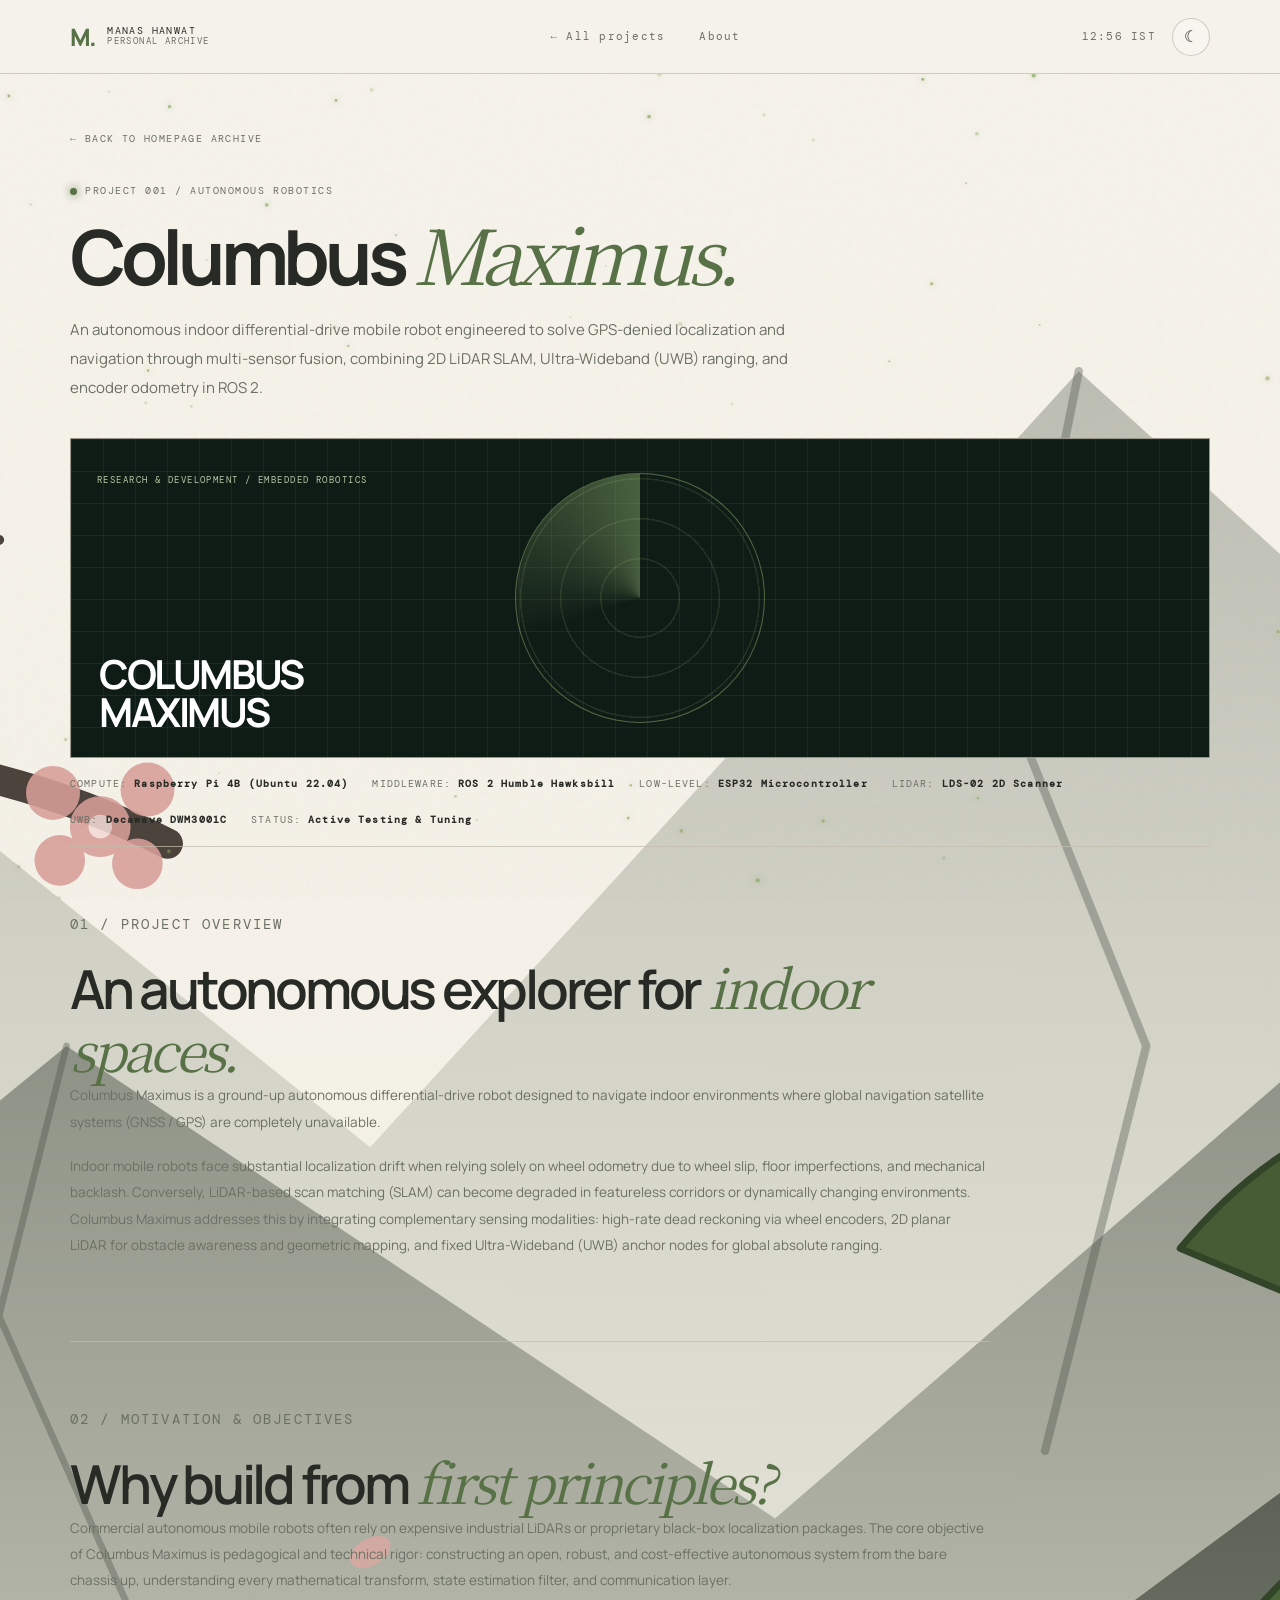
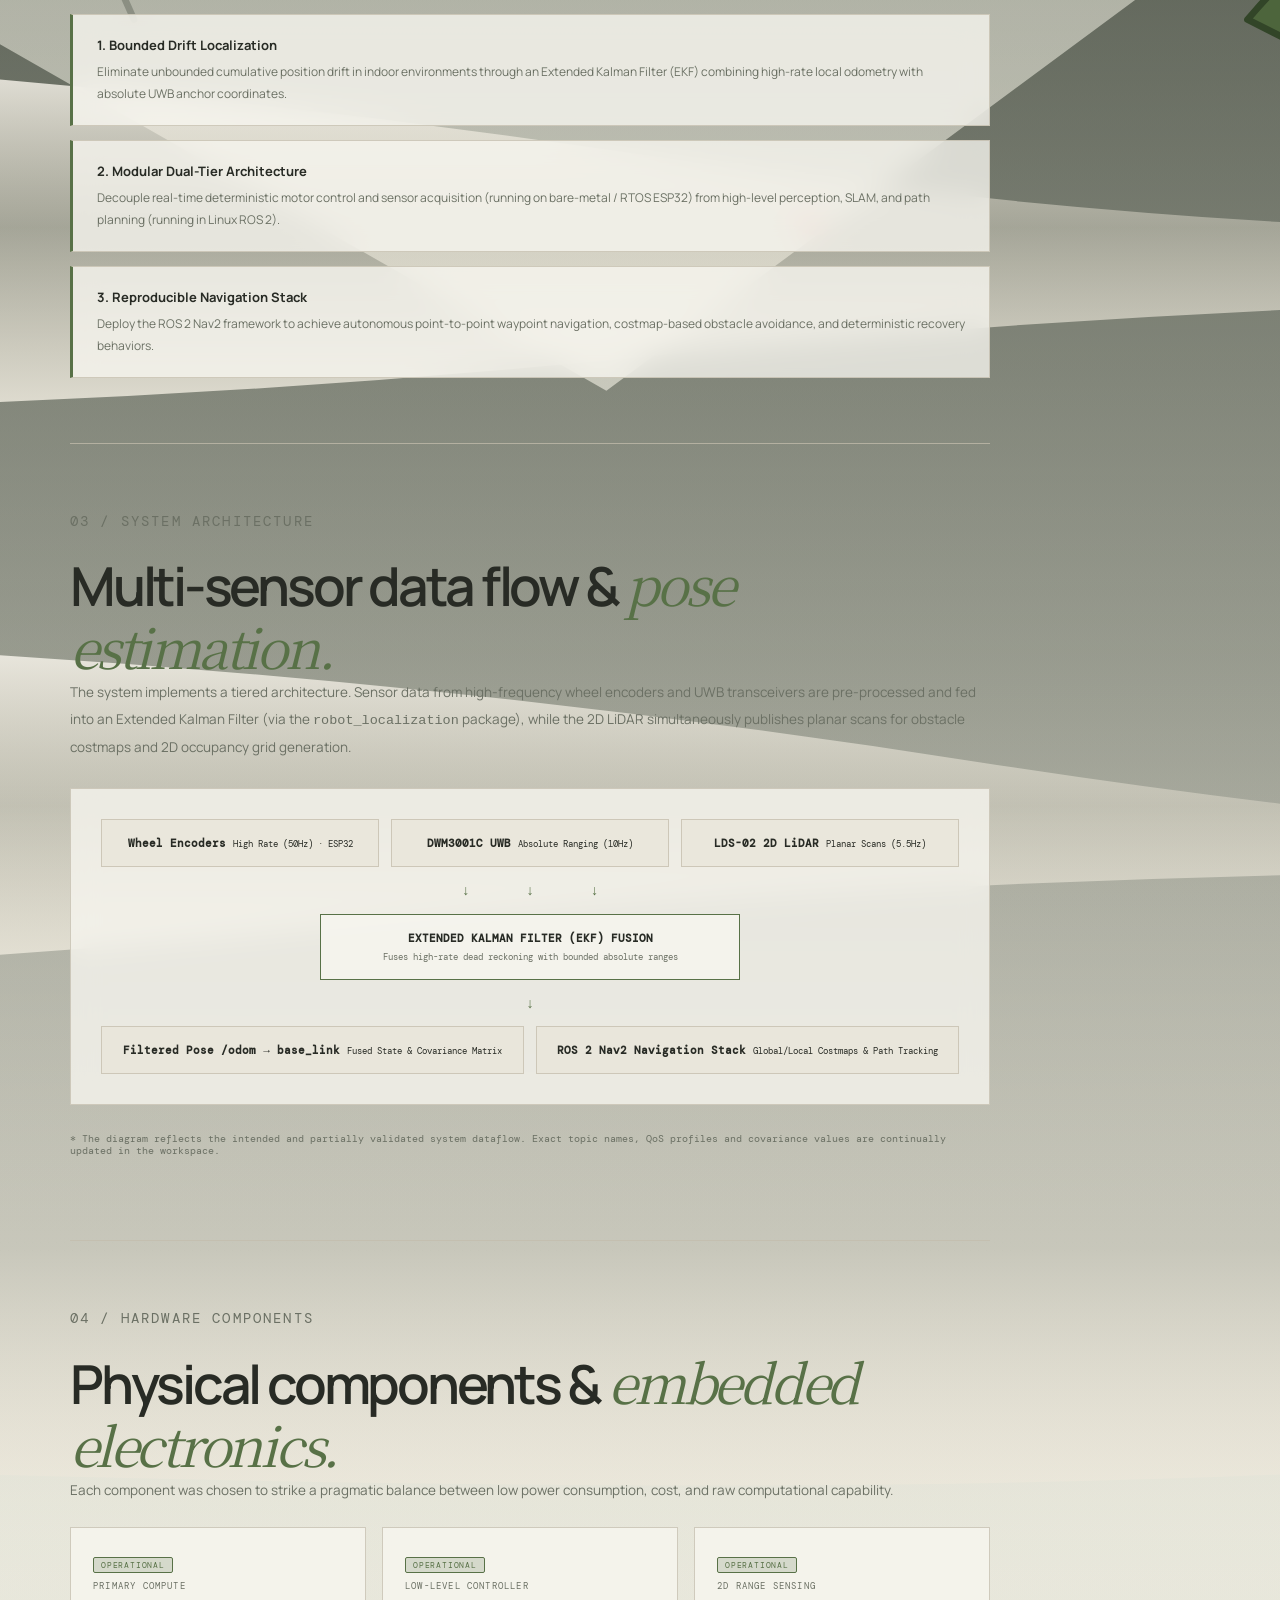
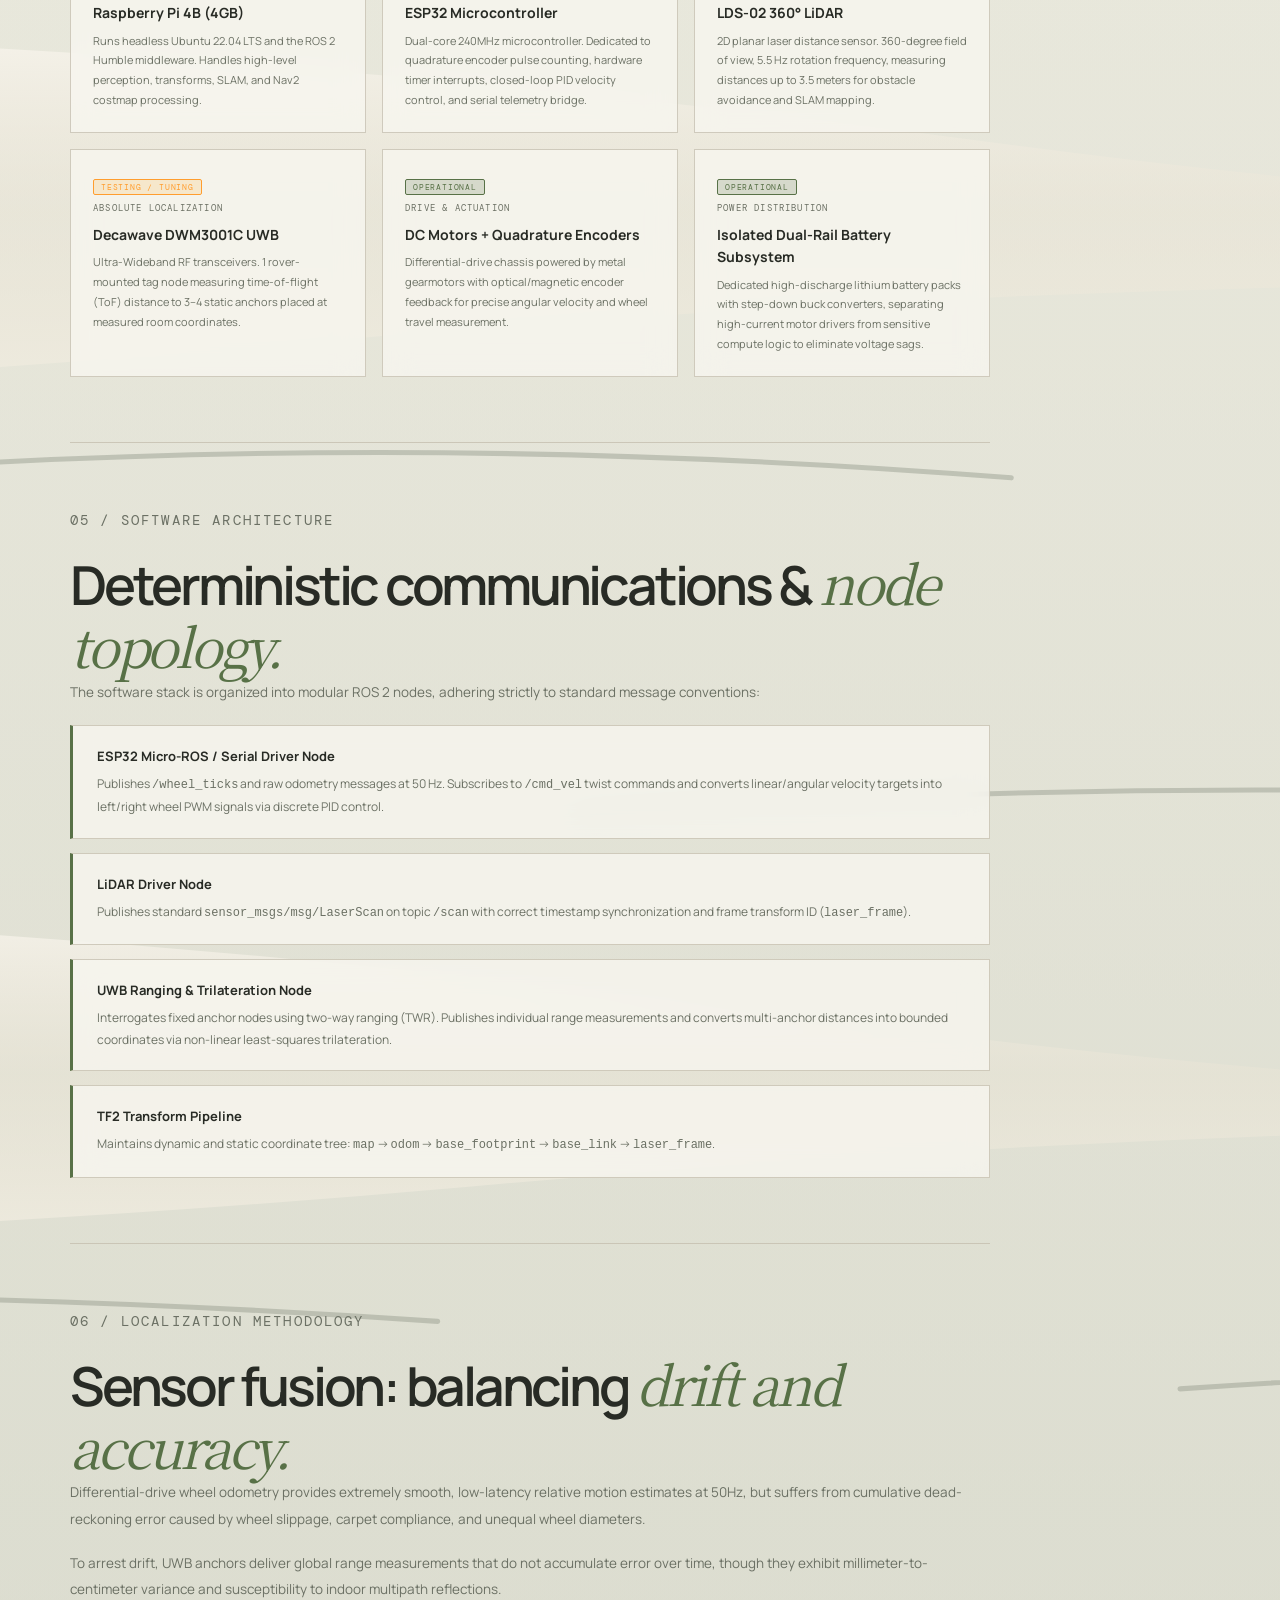
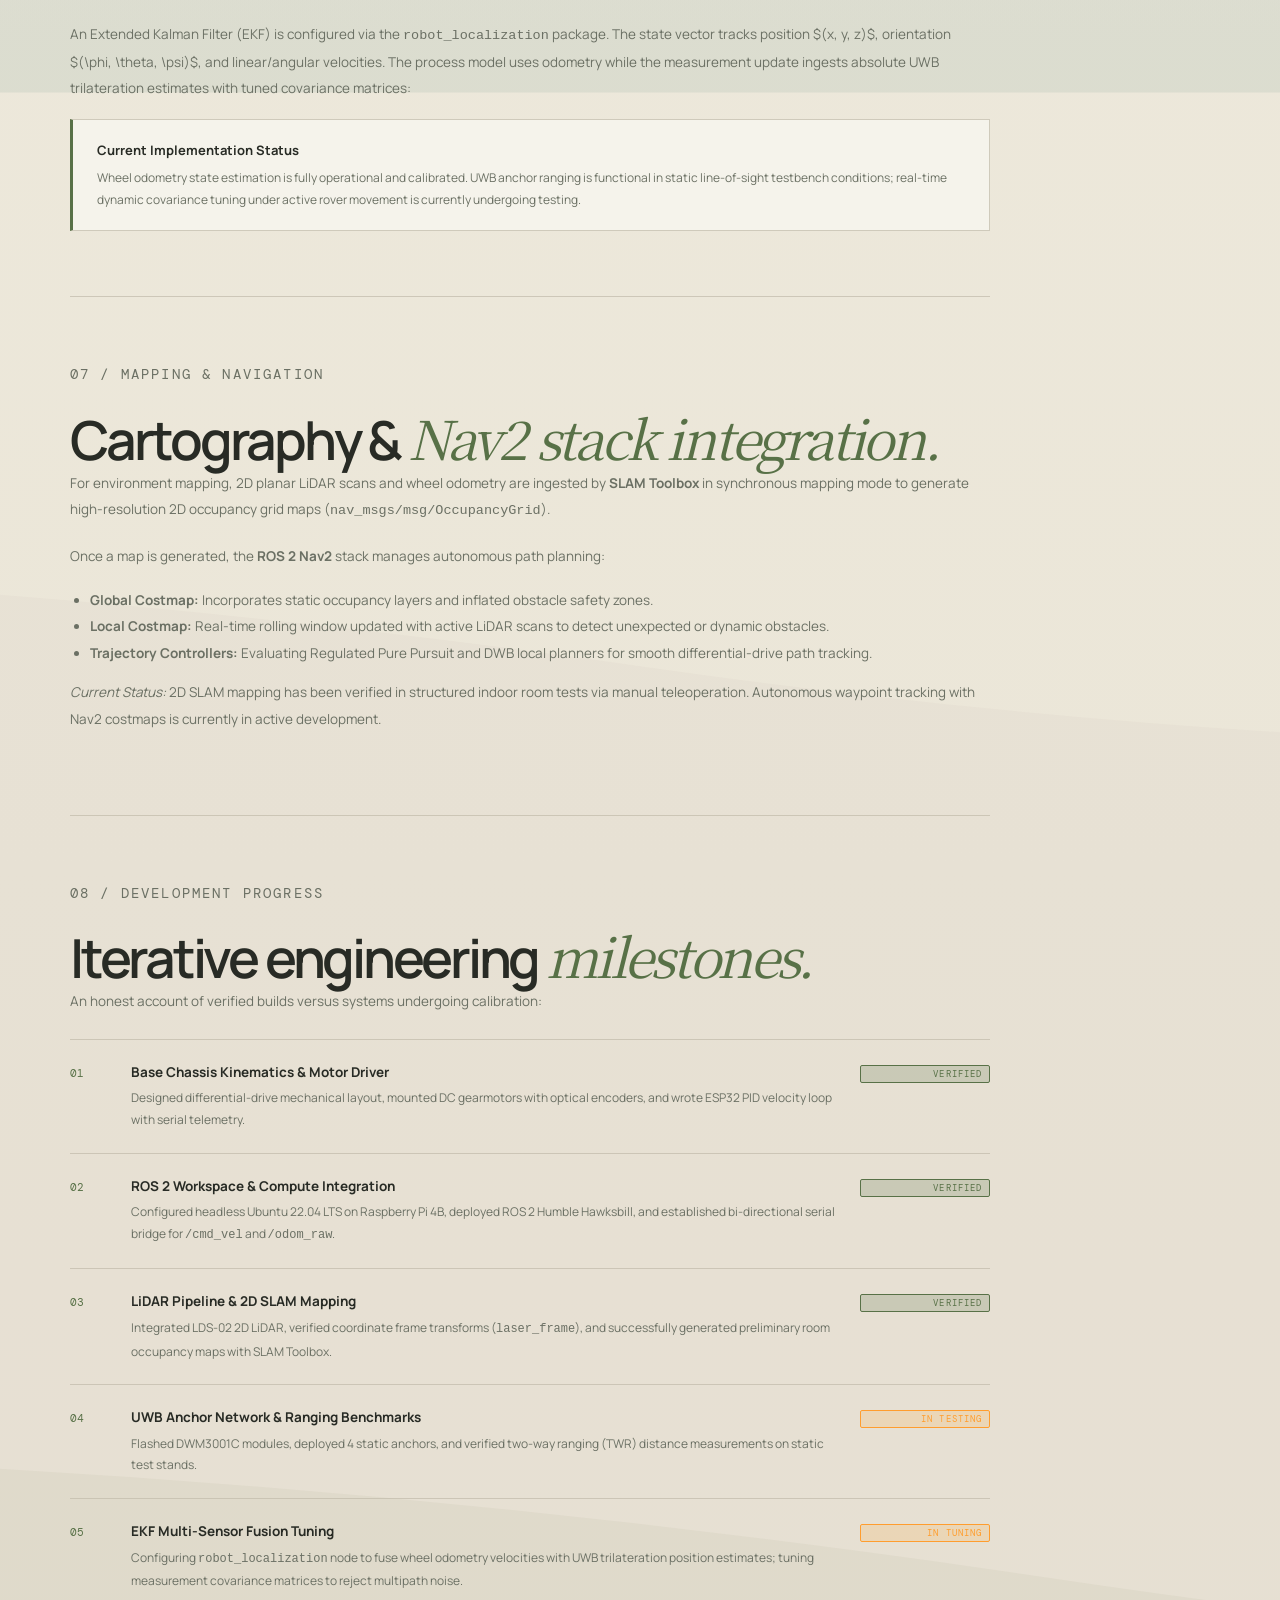
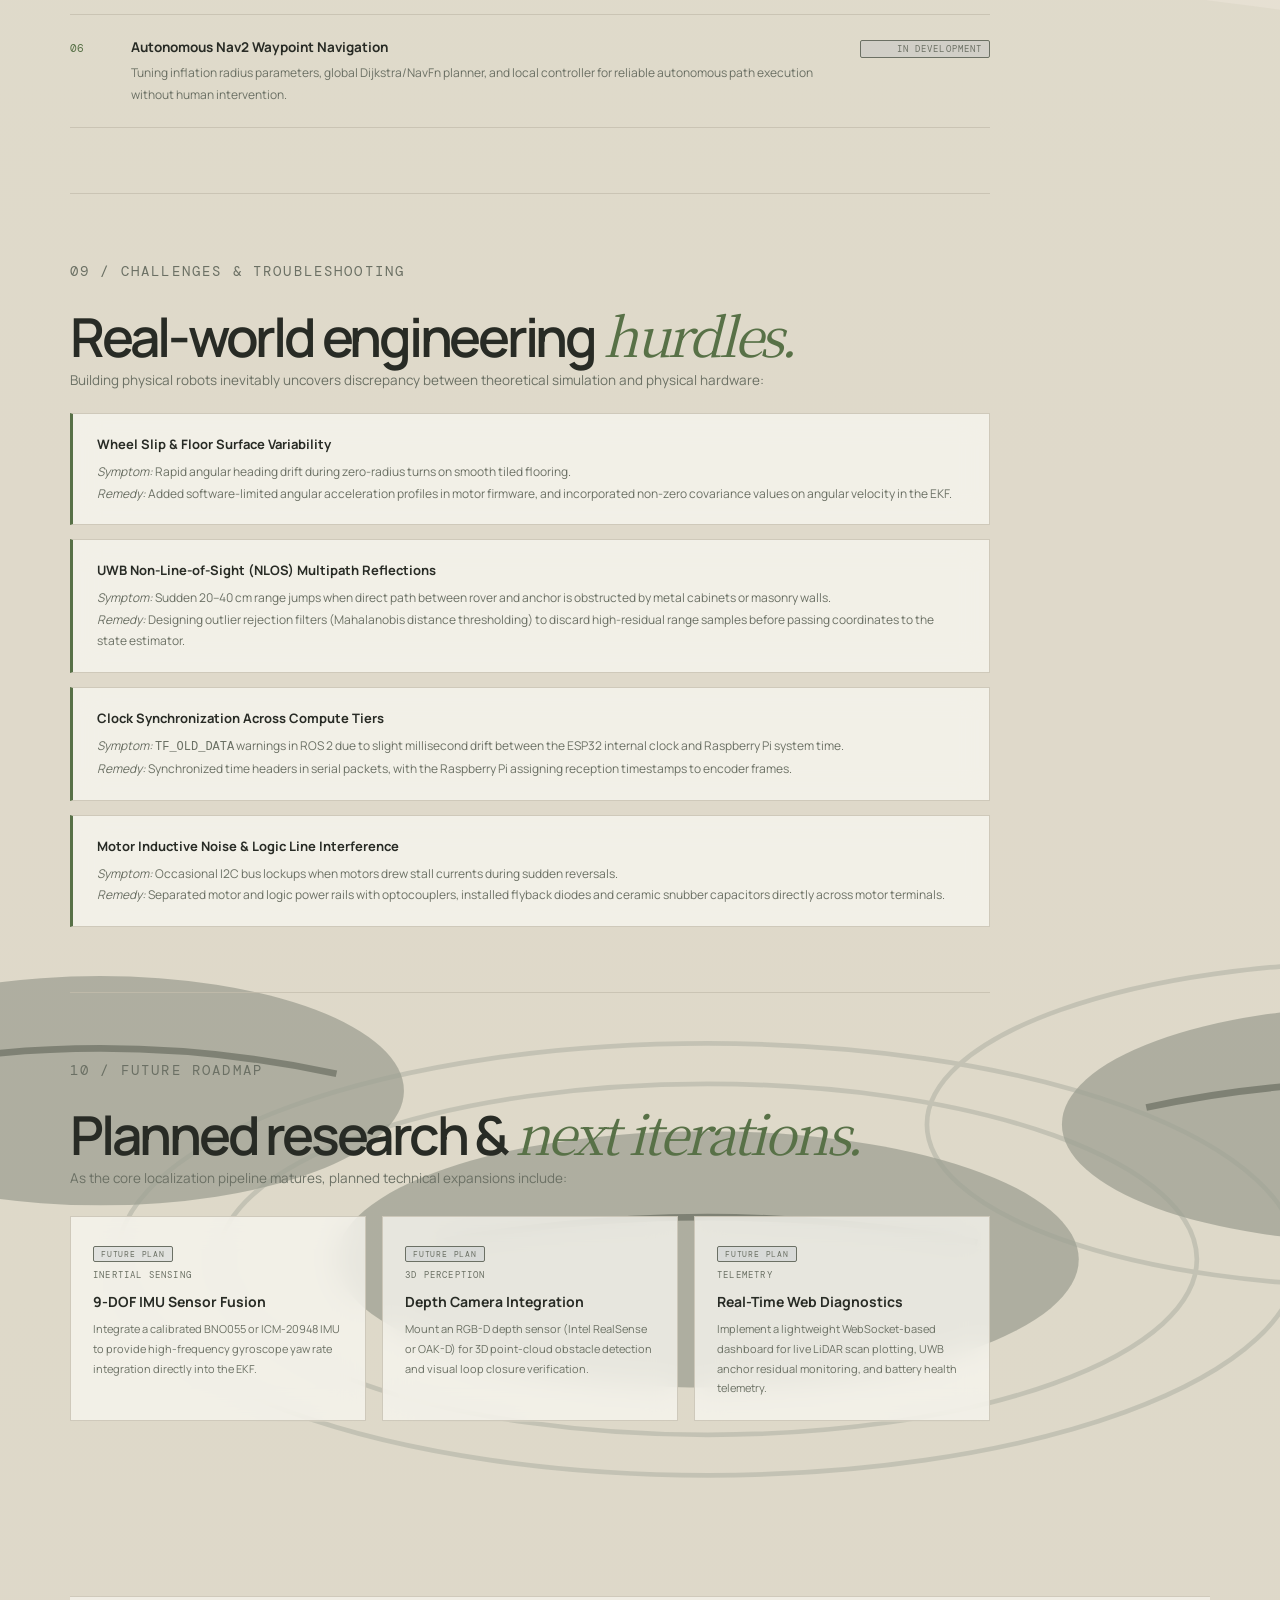
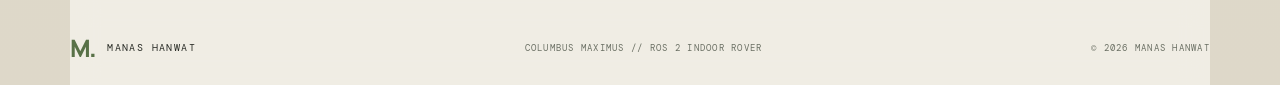
==== projects/columbus.html @ 7ccab027 "feat: complete personal archive website with full-page artwork, Fibonacci particles, and Columbus Ma" ====
<!doctype html>
<html lang="en">
<head>
  <meta charset="utf-8">
  <meta name="viewport" content="width=device-width, initial-scale=1">
  <meta name="description" content="Columbus Maximus — Autonomous indoor differential-drive mobile robot. ROS 2, LiDAR SLAM, UWB localization and sensor fusion.">
  <title>Columbus Maximus — Autonomous Indoor Mobile Robot | Manas Hanwat</title>
  <link rel="preconnect" href="https://fonts.googleapis.com">
  <link rel="preconnect" href="https://fonts.gstatic.com" crossorigin>
  <link href="https://fonts.googleapis.com/css2?family=DM+Mono:wght@400;500&family=Manrope:wght@400;500;600;700;800&family=Noto+Serif+JP:ital,wght@0,400;0,500;0,600;1,400&display=swap" rel="stylesheet">
  <link rel="stylesheet" href="../styles.css">
</head>
<body>
  <!-- Full-Page Background Artwork: Continues behind all sections as user scrolls -->
  <div class="bg-artwork-container" aria-hidden="true">
    <div class="bg-art bg-art-day"></div>
    <div class="bg-art bg-art-night"></div>
  </div>

  <!-- Interactive Canvas Particle System -->
  <canvas id="particles"></canvas>

  <!-- Procedural Grain Texture -->
  <div class="grain"></div>

  <!-- Navigation Header -->
  <header>
    <a class="brand" href="../index.html">
      <b>M.</b>
      <span>MANAS HANWAT <i>PERSONAL ARCHIVE</i></span>
    </a>
    <nav>
      <a href="../index.html#projects">← All projects</a>
      <a href="../index.html#about">About</a>
    </nav>
    <div class="right">
      <time id="clock">--:-- IST</time>
      <button id="theme" aria-label="Toggle day and night theme">☾</button>
    </div>
  </header>

  <main class="detail wrap">
    <a class="back" href="../index.html#projects">← BACK TO HOMEPAGE ARCHIVE</a>
    <p class="eyebrow">
      <span class="pulse-dot"></span>
      PROJECT 001 / AUTONOMOUS ROBOTICS
    </p>
    <h1>Columbus <em>Maximus.</em></h1>
    <p class="deck">
      An autonomous indoor differential-drive mobile robot engineered to solve GPS-denied localization and navigation through multi-sensor fusion, combining 2D LiDAR SLAM, Ultra-Wideband (UWB) ranging, and encoder odometry in ROS 2.
    </p>

    <!-- Project Visual Header -->
    <div class="detail-art">
      <div class="scan"></div>
      <span>RESEARCH & DEVELOPMENT / EMBEDDED ROBOTICS</span>
      <b>COLUMBUS<br>MAXIMUS</b>
    </div>

    <!-- Quick Technical Facts -->
    <div class="facts">
      <span>COMPUTE: <strong>Raspberry Pi 4B (Ubuntu 22.04)</strong></span>
      <span>MIDDLEWARE: <strong>ROS 2 Humble Hawksbill</strong></span>
      <span>LOW-LEVEL: <strong>ESP32 Microcontroller</strong></span>
      <span>LIDAR: <strong>LDS-02 2D Scanner</strong></span>
      <span>UWB: <strong>Decawave DWM3001C</strong></span>
      <span>STATUS: <strong>Active Testing & Tuning</strong></span>
    </div>

    <!-- 01: PROJECT OVERVIEW -->
    <section class="detail-section">
      <p class="eyebrow">01 / PROJECT OVERVIEW</p>
      <h2>An autonomous explorer for <em>indoor spaces.</em></h2>
      <p>
        Columbus Maximus is a ground-up autonomous differential-drive robot designed to navigate indoor environments where global navigation satellite systems (GNSS / GPS) are completely unavailable.
      </p>
      <p>
        Indoor mobile robots face substantial localization drift when relying solely on wheel odometry due to wheel slip, floor imperfections, and mechanical backlash. Conversely, LiDAR-based scan matching (SLAM) can become degraded in featureless corridors or dynamically changing environments. Columbus Maximus addresses this by integrating complementary sensing modalities: high-rate dead reckoning via wheel encoders, 2D planar LiDAR for obstacle awareness and geometric mapping, and fixed Ultra-Wideband (UWB) anchor nodes for global absolute ranging.
      </p>
    </section>

    <!-- 02: MOTIVATION & OBJECTIVES -->
    <section class="detail-section">
      <p class="eyebrow">02 / MOTIVATION & OBJECTIVES</p>
      <h2>Why build from <em>first principles?</em></h2>
      <p>
        Commercial autonomous mobile robots often rely on expensive industrial LiDARs or proprietary black-box localization packages. The core objective of Columbus Maximus is pedagogical and technical rigor: constructing an open, robust, and cost-effective autonomous system from the bare chassis up, understanding every mathematical transform, state estimation filter, and communication layer.
      </p>
      <div class="trouble-list">
        <div class="trouble-item">
          <strong>1. Bounded Drift Localization</strong>
          <p>Eliminate unbounded cumulative position drift in indoor environments through an Extended Kalman Filter (EKF) combining high-rate local odometry with absolute UWB anchor coordinates.</p>
        </div>
        <div class="trouble-item">
          <strong>2. Modular Dual-Tier Architecture</strong>
          <p>Decouple real-time deterministic motor control and sensor acquisition (running on bare-metal / RTOS ESP32) from high-level perception, SLAM, and path planning (running in Linux ROS 2).</p>
        </div>
        <div class="trouble-item">
          <strong>3. Reproducible Navigation Stack</strong>
          <p>Deploy the ROS 2 Nav2 framework to achieve autonomous point-to-point waypoint navigation, costmap-based obstacle avoidance, and deterministic recovery behaviors.</p>
        </div>
      </div>
    </section>

    <!-- 03: SYSTEM ARCHITECTURE -->
    <section class="detail-section">
      <p class="eyebrow">03 / SYSTEM ARCHITECTURE</p>
      <h2>Multi-sensor data flow & <em>pose estimation.</em></h2>
      <p>
        The system implements a tiered architecture. Sensor data from high-frequency wheel encoders and UWB transceivers are pre-processed and fed into an Extended Kalman Filter (via the <code>robot_localization</code> package), while the 2D LiDAR simultaneously publishes planar scans for obstacle costmaps and 2D occupancy grid generation.
      </p>

      <div class="architecture-box">
        <div class="node-grid">
          <div class="node-box">
            <strong>Wheel Encoders</strong>
            <small>High Rate (50Hz) · ESP32</small>
          </div>
          <div class="node-box">
            <strong>DWM3001C UWB</strong>
            <small>Absolute Ranging (10Hz)</small>
          </div>
          <div class="node-box">
            <strong>LDS-02 2D LiDAR</strong>
            <small>Planar Scans (5.5Hz)</small>
          </div>
        </div>

        <div class="flow-down">↓　　　　↓　　　　↓</div>

        <div class="fusion-box">
          <strong>EXTENDED KALMAN FILTER (EKF) FUSION</strong>
          <small>Fuses high-rate dead reckoning with bounded absolute ranges</small>
        </div>

        <div class="flow-down">↓</div>

        <div class="node-grid outputs-grid">
          <div class="node-box">
            <strong>Filtered Pose /odom → base_link</strong>
            <small>Fused State & Covariance Matrix</small>
          </div>
          <div class="node-box">
            <strong>ROS 2 Nav2 Navigation Stack</strong>
            <small>Global/Local Costmaps & Path Tracking</small>
          </div>
        </div>
      </div>
      <p class="note" style="font: 9.5px var(--mono); color: var(--muted); margin-top: 10px;">
        * The diagram reflects the intended and partially validated system dataflow. Exact topic names, QoS profiles and covariance values are continually updated in the workspace.
      </p>
    </section>

    <!-- 04: HARDWARE COMPONENTS -->
    <section class="detail-section">
      <p class="eyebrow">04 / HARDWARE COMPONENTS</p>
      <h2>Physical components & <em>embedded electronics.</em></h2>
      <p>
        Each component was chosen to strike a pragmatic balance between low power consumption, cost, and raw computational capability.
      </p>

      <div class="specs-grid">
        <article class="spec-card">
          <span class="badge-tag badge-operational">OPERATIONAL</span>
          <small>PRIMARY COMPUTE</small>
          <b>Raspberry Pi 4B (4GB)</b>
          <p>Runs headless Ubuntu 22.04 LTS and the ROS 2 Humble middleware. Handles high-level perception, transforms, SLAM, and Nav2 costmap processing.</p>
        </article>

        <article class="spec-card">
          <span class="badge-tag badge-operational">OPERATIONAL</span>
          <small>LOW-LEVEL CONTROLLER</small>
          <b>ESP32 Microcontroller</b>
          <p>Dual-core 240MHz microcontroller. Dedicated to quadrature encoder pulse counting, hardware timer interrupts, closed-loop PID velocity control, and serial telemetry bridge.</p>
        </article>

        <article class="spec-card">
          <span class="badge-tag badge-operational">OPERATIONAL</span>
          <small>2D RANGE SENSING</small>
          <b>LDS-02 360° LiDAR</b>
          <p>2D planar laser distance sensor. 360-degree field of view, 5.5 Hz rotation frequency, measuring distances up to 3.5 meters for obstacle avoidance and SLAM mapping.</p>
        </article>

        <article class="spec-card">
          <span class="badge-tag badge-testing">TESTING / TUNING</span>
          <small>ABSOLUTE LOCALIZATION</small>
          <b>Decawave DWM3001C UWB</b>
          <p>Ultra-Wideband RF transceivers. 1 rover-mounted tag node measuring time-of-flight (ToF) distance to 3–4 static anchors placed at measured room coordinates.</p>
        </article>

        <article class="spec-card">
          <span class="badge-tag badge-operational">OPERATIONAL</span>
          <small>DRIVE & ACTUATION</small>
          <b>DC Motors + Quadrature Encoders</b>
          <p>Differential-drive chassis powered by metal gearmotors with optical/magnetic encoder feedback for precise angular velocity and wheel travel measurement.</p>
        </article>

        <article class="spec-card">
          <span class="badge-tag badge-operational">OPERATIONAL</span>
          <small>POWER DISTRIBUTION</small>
          <b>Isolated Dual-Rail Battery Subsystem</b>
          <p>Dedicated high-discharge lithium battery packs with step-down buck converters, separating high-current motor drivers from sensitive compute logic to eliminate voltage sags.</p>
        </article>
      </div>
    </section>

    <!-- 05: SOFTWARE ARCHITECTURE -->
    <section class="detail-section">
      <p class="eyebrow">05 / SOFTWARE ARCHITECTURE</p>
      <h2>Deterministic communications & <em>node topology.</em></h2>
      <p>
        The software stack is organized into modular ROS 2 nodes, adhering strictly to standard message conventions:
      </p>
      <div class="trouble-list">
        <div class="trouble-item">
          <strong>ESP32 Micro-ROS / Serial Driver Node</strong>
          <p>Publishes <code>/wheel_ticks</code> and raw odometry messages at 50 Hz. Subscribes to <code>/cmd_vel</code> twist commands and converts linear/angular velocity targets into left/right wheel PWM signals via discrete PID control.</p>
        </div>
        <div class="trouble-item">
          <strong>LiDAR Driver Node</strong>
          <p>Publishes standard <code>sensor_msgs/msg/LaserScan</code> on topic <code>/scan</code> with correct timestamp synchronization and frame transform ID (<code>laser_frame</code>).</p>
        </div>
        <div class="trouble-item">
          <strong>UWB Ranging & Trilateration Node</strong>
          <p>Interrogates fixed anchor nodes using two-way ranging (TWR). Publishes individual range measurements and converts multi-anchor distances into bounded coordinates via non-linear least-squares trilateration.</p>
        </div>
        <div class="trouble-item">
          <strong>TF2 Transform Pipeline</strong>
          <p>Maintains dynamic and static coordinate tree: <code>map</code> → <code>odom</code> → <code>base_footprint</code> → <code>base_link</code> → <code>laser_frame</code>.</p>
        </div>
      </div>
    </section>

    <!-- 06: LOCALIZATION METHODOLOGY -->
    <section class="detail-section">
      <p class="eyebrow">06 / LOCALIZATION METHODOLOGY</p>
      <h2>Sensor fusion: balancing <em>drift and accuracy.</em></h2>
      <p>
        Differential-drive wheel odometry provides extremely smooth, low-latency relative motion estimates at 50Hz, but suffers from cumulative dead-reckoning error caused by wheel slippage, carpet compliance, and unequal wheel diameters.
      </p>
      <p>
        To arrest drift, UWB anchors deliver global range measurements that do not accumulate error over time, though they exhibit millimeter-to-centimeter variance and susceptibility to indoor multipath reflections.
      </p>
      <p>
        An Extended Kalman Filter (EKF) is configured via the <code>robot_localization</code> package. The state vector tracks position $(x, y, z)$, orientation $(\phi, \theta, \psi)$, and linear/angular velocities. The process model uses odometry while the measurement update ingests absolute UWB trilateration estimates with tuned covariance matrices:
      </p>
      <div class="trouble-item">
        <strong>Current Implementation Status</strong>
        <p>Wheel odometry state estimation is fully operational and calibrated. UWB anchor ranging is functional in static line-of-sight testbench conditions; real-time dynamic covariance tuning under active rover movement is currently undergoing testing.</p>
      </div>
    </section>

    <!-- 07: MAPPING & NAVIGATION -->
    <section class="detail-section">
      <p class="eyebrow">07 / MAPPING & NAVIGATION</p>
      <h2>Cartography & <em>Nav2 stack integration.</em></h2>
      <p>
        For environment mapping, 2D planar LiDAR scans and wheel odometry are ingested by <strong>SLAM Toolbox</strong> in synchronous mapping mode to generate high-resolution 2D occupancy grid maps (<code>nav_msgs/msg/OccupancyGrid</code>).
      </p>
      <p>
        Once a map is generated, the <strong>ROS 2 Nav2</strong> stack manages autonomous path planning:
      </p>
      <ul style="color: var(--muted); font-size: 13.5px; line-height: 1.95; padding-left: 20px;">
        <li><strong>Global Costmap:</strong> Incorporates static occupancy layers and inflated obstacle safety zones.</li>
        <li><strong>Local Costmap:</strong> Real-time rolling window updated with active LiDAR scans to detect unexpected or dynamic obstacles.</li>
        <li><strong>Trajectory Controllers:</strong> Evaluating Regulated Pure Pursuit and DWB local planners for smooth differential-drive path tracking.</li>
      </ul>
      <p>
        <em>Current Status:</em> 2D SLAM mapping has been verified in structured indoor room tests via manual teleoperation. Autonomous waypoint tracking with Nav2 costmaps is currently in active development.
      </p>
    </section>

    <!-- 08: DEVELOPMENT PROGRESS & HONEST LOG -->
    <section class="detail-section">
      <p class="eyebrow">08 / DEVELOPMENT PROGRESS</p>
      <h2>Iterative engineering <em>milestones.</em></h2>
      <p>
        An honest account of verified builds versus systems undergoing calibration:
      </p>

      <ul class="dev-log">
        <li>
          <b>01</b>
          <div>
            <strong>Base Chassis Kinematics & Motor Driver</strong>
            <p>Designed differential-drive mechanical layout, mounted DC gearmotors with optical encoders, and wrote ESP32 PID velocity loop with serial telemetry.</p>
          </div>
          <small class="badge-tag badge-operational">VERIFIED</small>
        </li>
        <li>
          <b>02</b>
          <div>
            <strong>ROS 2 Workspace & Compute Integration</strong>
            <p>Configured headless Ubuntu 22.04 LTS on Raspberry Pi 4B, deployed ROS 2 Humble Hawksbill, and established bi-directional serial bridge for <code>/cmd_vel</code> and <code>/odom_raw</code>.</p>
          </div>
          <small class="badge-tag badge-operational">VERIFIED</small>
        </li>
        <li>
          <b>03</b>
          <div>
            <strong>LiDAR Pipeline & 2D SLAM Mapping</strong>
            <p>Integrated LDS-02 2D LiDAR, verified coordinate frame transforms (<code>laser_frame</code>), and successfully generated preliminary room occupancy maps with SLAM Toolbox.</p>
          </div>
          <small class="badge-tag badge-operational">VERIFIED</small>
        </li>
        <li>
          <b>04</b>
          <div>
            <strong>UWB Anchor Network & Ranging Benchmarks</strong>
            <p>Flashed DWM3001C modules, deployed 4 static anchors, and verified two-way ranging (TWR) distance measurements on static test stands.</p>
          </div>
          <small class="badge-tag badge-testing">IN TESTING</small>
        </li>
        <li>
          <b>05</b>
          <div>
            <strong>EKF Multi-Sensor Fusion Tuning</strong>
            <p>Configuring <code>robot_localization</code> node to fuse wheel odometry velocities with UWB trilateration position estimates; tuning measurement covariance matrices to reject multipath noise.</p>
          </div>
          <small class="badge-tag badge-testing">IN TUNING</small>
        </li>
        <li>
          <b>06</b>
          <div>
            <strong>Autonomous Nav2 Waypoint Navigation</strong>
            <p>Tuning inflation radius parameters, global Dijkstra/NavFn planner, and local controller for reliable autonomous path execution without human intervention.</p>
          </div>
          <small class="badge-tag badge-planned">IN DEVELOPMENT</small>
        </li>
      </ul>
    </section>

    <!-- 09: CHALLENGES & TROUBLESHOOTING -->
    <section class="detail-section">
      <p class="eyebrow">09 / CHALLENGES & TROUBLESHOOTING</p>
      <h2>Real-world engineering <em>hurdles.</em></h2>
      <p>
        Building physical robots inevitably uncovers discrepancy between theoretical simulation and physical hardware:
      </p>

      <div class="trouble-list">
        <div class="trouble-item">
          <strong>Wheel Slip & Floor Surface Variability</strong>
          <p><em>Symptom:</em> Rapid angular heading drift during zero-radius turns on smooth tiled flooring.<br>
          <em>Remedy:</em> Added software-limited angular acceleration profiles in motor firmware, and incorporated non-zero covariance values on angular velocity in the EKF.</p>
        </div>
        <div class="trouble-item">
          <strong>UWB Non-Line-of-Sight (NLOS) Multipath Reflections</strong>
          <p><em>Symptom:</em> Sudden 20–40 cm range jumps when direct path between rover and anchor is obstructed by metal cabinets or masonry walls.<br>
          <em>Remedy:</em> Designing outlier rejection filters (Mahalanobis distance thresholding) to discard high-residual range samples before passing coordinates to the state estimator.</p>
        </div>
        <div class="trouble-item">
          <strong>Clock Synchronization Across Compute Tiers</strong>
          <p><em>Symptom:</em> <code>TF_OLD_DATA</code> warnings in ROS 2 due to slight millisecond drift between the ESP32 internal clock and Raspberry Pi system time.<br>
          <em>Remedy:</em> Synchronized time headers in serial packets, with the Raspberry Pi assigning reception timestamps to encoder frames.</p>
        </div>
        <div class="trouble-item">
          <strong>Motor Inductive Noise & Logic Line Interference</strong>
          <p><em>Symptom:</em> Occasional I2C bus lockups when motors drew stall currents during sudden reversals.<br>
          <em>Remedy:</em> Separated motor and logic power rails with optocouplers, installed flyback diodes and ceramic snubber capacitors directly across motor terminals.</p>
        </div>
      </div>
    </section>

    <!-- 10: FUTURE IMPROVEMENTS -->
    <section class="detail-section">
      <p class="eyebrow">10 / FUTURE ROADMAP</p>
      <h2>Planned research & <em>next iterations.</em></h2>
      <p>
        As the core localization pipeline matures, planned technical expansions include:
      </p>
      <div class="specs-grid">
        <article class="spec-card">
          <span class="badge-tag badge-planned">FUTURE PLAN</span>
          <small>INERTIAL SENSING</small>
          <b>9-DOF IMU Sensor Fusion</b>
          <p>Integrate a calibrated BNO055 or ICM-20948 IMU to provide high-frequency gyroscope yaw rate integration directly into the EKF.</p>
        </article>

        <article class="spec-card">
          <span class="badge-tag badge-planned">FUTURE PLAN</span>
          <small>3D PERCEPTION</small>
          <b>Depth Camera Integration</b>
          <p>Mount an RGB-D depth sensor (Intel RealSense or OAK-D) for 3D point-cloud obstacle detection and visual loop closure verification.</p>
        </article>

        <article class="spec-card">
          <span class="badge-tag badge-planned">FUTURE PLAN</span>
          <small>TELEMETRY</small>
          <b>Real-Time Web Diagnostics</b>
          <p>Implement a lightweight WebSocket-based dashboard for live LiDAR scan plotting, UWB anchor residual monitoring, and battery health telemetry.</p>
        </article>
      </div>
    </section>
  </main>

  <!-- Footer -->
  <footer class="wrap">
    <a class="brand" href="../index.html">
      <b>M.</b>
      <span>MANAS HANWAT</span>
    </a>
    <small>COLUMBUS MAXIMUS // ROS 2 INDOOR ROVER</small>
    <small>© <span id="year"></span> MANAS HANWAT</small>
  </footer>

  <div id="toast"></div>
  <script src="../script.js"></script>
</body>
</html>
---- styles.css ----
/* ==========================================================================
   MANAS HANWAT — PERSONAL PORTFOLIO WEBSITE
   Visual Direction: Japanese Minimalism (Day) / Volcano & Iceberg (Night)
   ========================================================================== */

/* -------------------------------------------------------------
   1. COLOR PALETTES & THEME VARIABLES
   ------------------------------------------------------------- */
:root {
  /* DAY MODE: Japanese Minimalism */
  --bg: #f5f2eb;
  --paper: rgba(248, 246, 240, 0.78);
  --paper-solid: #f8f6f0;
  --panel: rgba(232, 227, 216, 0.65);
  --text: #282b25;
  --muted: #6b7064;
  --line: rgba(195, 189, 172, 0.75);
  --line-subtle: rgba(195, 189, 172, 0.4);
  --accent: #587147;       /* Sage green / pine */
  --accent-glow: rgba(88, 113, 71, 0.35);
  --red: #b83a2d;          /* Seal inkan red */
  --blue: #3684a8;         /* Mountain stream */
  --card-shadow: 0 20px 50px rgba(40, 43, 37, 0.08);
  --header-bg: rgba(245, 242, 235, 0.82);

  --mono: 'DM Mono', monospace;
  --sans: 'Manrope', -apple-system, BlinkMacSystemFont, 'Segoe UI', Roboto, sans-serif;
  --serif: 'Noto Serif JP', 'Georgia', serif;
}

[data-theme="dark"] {
  /* NIGHT MODE: Erupting Volcano & Submerged Iceberg */
  --bg: #060914;
  --paper: rgba(11, 19, 36, 0.75);
  --paper-solid: #0b1324;
  --panel: rgba(16, 27, 52, 0.65);
  --text: #f4efe9;
  --muted: #95a3ba;
  --line: rgba(38, 56, 88, 0.75);
  --line-subtle: rgba(38, 56, 88, 0.45);
  --accent: #ff5f38;       /* Volcanic lava flame */
  --accent-glow: rgba(255, 95, 56, 0.4);
  --red: #ff472b;
  --blue: #4cd7ff;        /* Glacial cyan */
  --card-shadow: 0 20px 60px rgba(0, 0, 0, 0.55);
  --header-bg: rgba(6, 9, 20, 0.85);
}

/* -------------------------------------------------------------
   2. GLOBAL RESETS & FOUNDATION
   ------------------------------------------------------------- */
* {
  box-sizing: border-box;
}

html {
  scroll-behavior: smooth;
  scroll-padding-top: 86px;
  min-height: 100%;
}

body {
  margin: 0;
  padding: 0;
  min-height: 100vh;
  position: relative;
  background-color: var(--bg);
  color: var(--text);
  font-family: var(--sans);
  line-height: 1.6;
  overflow-x: hidden;
  transition: background-color 0.6s ease, color 0.6s ease;
}

a {
  color: inherit;
  text-decoration: none;
  transition: color 0.2s ease, opacity 0.2s ease;
}

/* -------------------------------------------------------------
   3. FULL-PAGE BACKGROUND ARTWORK & OVERLAYS
   (Spans the entire viewport and continues through the whole scroll)
   ------------------------------------------------------------- */
.bg-artwork-container {
  position: absolute;
  top: 0;
  left: 0;
  width: 100%;
  height: 100%;
  min-height: 100vh;
  z-index: 0;
  pointer-events: none;
  overflow: hidden;
}

.bg-art {
  position: absolute;
  top: 0;
  left: 0;
  width: 100%;
  height: 100%;
  background-position: top center;
  background-repeat: no-repeat;
  background-size: cover;
  transition: opacity 0.8s cubic-bezier(0.4, 0, 0.2, 1);
}

.bg-art-day {
  background-image: url('assets/day-landscape.svg');
  opacity: 1;
}

.bg-art-night {
  background-image: url('assets/night-volcano-iceberg.svg');
  opacity: 0;
}

[data-theme="dark"] .bg-art-day {
  opacity: 0;
}

[data-theme="dark"] .bg-art-night {
  opacity: 1;
}

/* Procedural Washi / Atmospheric Mist Grain */
.grain {
  position: fixed;
  inset: 0;
  width: 100%;
  height: 100%;
  z-index: 1;
  pointer-events: none;
  opacity: 0.14;
  background-image: url("data:image/svg+xml,%3Csvg viewBox='0 0 160 160' xmlns='http://www.w3.org/2000/svg'%3E%3Cfilter id='n'%3E%3CfeTurbulence type='fractalNoise' baseFrequency='.8' numOctaves='3' stitchTiles='stitch'/%3E%3C/filter%3E%3Crect width='100%25' height='100%25' filter='url(%23n)' opacity='.22'/%3E%3C/svg%3E");
}

/* Canvas Particle System (Golden-angle Fibonacci & Bioluminescent drift) */
#particles {
  position: fixed;
  inset: 0;
  width: 100%;
  height: 100%;
  z-index: 1;
  pointer-events: none;
}

/* -------------------------------------------------------------
   4. HEADER & NAVIGATION
   ------------------------------------------------------------- */
header {
  position: sticky;
  top: 0;
  height: 74px;
  padding: 0 max(28px, calc((100vw - 1140px) / 2));
  display: flex;
  align-items: center;
  justify-content: space-between;
  border-bottom: 1px solid var(--line);
  background: var(--header-bg);
  backdrop-filter: blur(16px);
  -webkit-backdrop-filter: blur(16px);
  z-index: 20;
  transition: background-color 0.5s ease, border-color 0.5s ease;
}

.brand {
  display: flex;
  align-items: center;
  gap: 12px;
  font: 10px var(--mono);
  letter-spacing: 0.14em;
}

.brand b {
  font: 800 24px var(--sans);
  color: var(--accent);
  letter-spacing: -0.08em;
  transition: color 0.4s ease;
}

.brand span {
  display: flex;
  flex-direction: column;
  line-height: 1.25;
}

.brand i {
  font-style: normal;
  color: var(--muted);
  font-size: 8.5px;
}

nav {
  display: flex;
  align-items: center;
  gap: 34px;
}

nav a, .right time {
  font: 10.5px var(--mono);
  color: var(--muted);
  letter-spacing: 0.12em;
}

nav a:hover {
  color: var(--accent);
}

.right {
  display: flex;
  align-items: center;
  gap: 16px;
}

.right button {
  width: 38px;
  height: 38px;
  border-radius: 50%;
  border: 1px solid var(--line);
  background: var(--paper);
  backdrop-filter: blur(8px);
  color: var(--text);
  cursor: pointer;
  display: flex;
  align-items: center;
  justify-content: center;
  font-size: 16px;
  transition: transform 0.2s ease, border-color 0.2s ease, background 0.3s ease;
}

.right button:hover {
  transform: scale(1.06);
  border-color: var(--accent);
}

#menu {
  display: none;
}

/* -------------------------------------------------------------
   5. LAYOUT CONTAINERS & COMMON STYLES
   ------------------------------------------------------------- */
main, footer, #toast {
  position: relative;
  z-index: 2;
}

.wrap {
  width: min(1140px, calc(100% - 64px));
  margin: 0 auto;
}

.eyebrow {
  font: 9.5px var(--mono);
  letter-spacing: 0.16em;
  color: var(--muted);
  text-transform: uppercase;
  margin: 0 0 16px;
  display: flex;
  align-items: center;
  gap: 8px;
}

.eyebrow span.pulse-dot {
  display: inline-block;
  width: 7px;
  height: 7px;
  border-radius: 50%;
  background: var(--accent);
  box-shadow: 0 0 10px var(--accent);
}

/* -------------------------------------------------------------
   6. HERO SECTION
   ------------------------------------------------------------- */
.hero {
  width: min(1140px, calc(100% - 64px));
  min-height: calc(100vh - 74px);
  margin: 0 auto;
  display: flex;
  flex-direction: column;
  justify-content: center;
  padding: 80px 0 100px;
  position: relative;
}

.hero-content {
  max-width: 820px;
  position: relative;
  z-index: 2;
  padding: 40px 48px;
  background: var(--paper);
  backdrop-filter: blur(16px);
  -webkit-backdrop-filter: blur(16px);
  border: 1px solid var(--line);
  border-radius: 2px;
  box-shadow: var(--card-shadow);
}

.kanji-title {
  font: 13px var(--serif);
  color: var(--accent);
  letter-spacing: 0.22em;
  margin: 0 0 18px;
}

.hero h1 {
  font-size: clamp(44px, 5.8vw, 76px);
  line-height: 1.06;
  letter-spacing: -0.065em;
  font-weight: 700;
  margin: 0 0 24px;
}

.hero h1 em, h2 em, .detail h1 em {
  font-family: var(--serif);
  font-weight: 400;
  font-style: italic;
  color: var(--accent);
}

.hero-intro {
  font-size: 14.5px;
  line-height: 1.95;
  color: var(--muted);
  margin: 0 0 32px;
  max-width: 680px;
}

.hero-intro strong {
  color: var(--text);
  font-weight: 600;
}

.hero-actions {
  display: flex;
  align-items: center;
  gap: 24px;
  flex-wrap: wrap;
}

.button {
  display: inline-flex;
  align-items: center;
  gap: 16px;
  background: var(--accent);
  color: #ffffff;
  padding: 13px 22px;
  font: 10px var(--mono);
  letter-spacing: 0.12em;
  text-transform: uppercase;
  border-radius: 2px;
  transition: transform 0.2s ease, box-shadow 0.2s ease, opacity 0.2s ease;
}

.button:hover {
  transform: translateY(-2px);
  box-shadow: 0 8px 24px var(--accent-glow);
  opacity: 0.95;
}

.quiet-link {
  font: 10.5px var(--mono);
  letter-spacing: 0.12em;
  color: var(--text);
  display: inline-flex;
  align-items: center;
  gap: 6px;
  border-bottom: 1px solid var(--line);
  padding-bottom: 3px;
}

.quiet-link:hover {
  color: var(--accent);
  border-color: var(--accent);
}

.scroll-hint {
  margin-top: 45px;
  display: flex;
  align-items: center;
  gap: 16px;
  font: 9px var(--mono);
  letter-spacing: 0.16em;
  color: var(--muted);
}

.scroll-hint span {
  width: 50px;
  height: 1px;
  background: var(--line);
}

/* -------------------------------------------------------------
   7. PROJECTS SECTION (COLUMBUS MAXIMUS ONLY)
   ------------------------------------------------------------- */
.projects {
  padding: 110px 0 120px;
}

.section-head {
  display: flex;
  align-items: flex-end;
  justify-content: space-between;
  gap: 30px;
  margin-bottom: 46px;
}

.section-head h2, .about h2, .detail h2 {
  font-size: clamp(34px, 4.2vw, 54px);
  line-height: 1.12;
  letter-spacing: -0.06em;
  font-weight: 600;
  margin: 0;
}

.section-head p {
  max-width: 340px;
  color: var(--muted);
  font-size: 13px;
  line-height: 1.85;
  margin: 0;
}

/* Feature Project Card with Translucent Glass Surfaces */
.project-card {
  display: grid;
  grid-template-columns: 1fr 1.1fr;
  background: var(--paper);
  backdrop-filter: blur(16px);
  -webkit-backdrop-filter: blur(16px);
  border: 1px solid var(--line);
  box-shadow: var(--card-shadow);
  transition: transform 0.35s cubic-bezier(0.4, 0, 0.2, 1), border-color 0.3s ease;
  overflow: hidden;
  border-radius: 2px;
}

.project-card:hover {
  transform: translateY(-6px);
  border-color: var(--accent);
}

.project-art {
  min-height: 400px;
  background: #0f1c16;
  position: relative;
  overflow: hidden;
  padding: 30px;
  color: #eaf3e4;
  background-image:
    linear-gradient(rgba(169, 208, 140, 0.08) 1px, transparent 1px),
    linear-gradient(90deg, rgba(169, 208, 140, 0.08) 1px, transparent 1px);
  background-size: 32px 32px;
}

[data-theme="dark"] .project-art {
  background: #07152d;
  background-image:
    linear-gradient(rgba(86, 201, 238, 0.09) 1px, transparent 1px),
    linear-gradient(90deg, rgba(86, 201, 238, 0.09) 1px, transparent 1px);
}

.project-art small {
  display: block;
  font: 8.5px var(--mono);
  letter-spacing: 0.16em;
  color: #b5c8a7;
}

[data-theme="dark"] .project-art small {
  color: #82d8f5;
}

.project-art strong {
  position: absolute;
  bottom: 30px;
  left: 30px;
  font-size: 38px;
  line-height: 0.95;
  letter-spacing: -0.06em;
  color: #ffffff;
}

.project-art strong i {
  font-family: var(--serif);
  font-style: italic;
  font-weight: 400;
  color: #c7e68b;
}

[data-theme="dark"] .project-art strong i {
  color: #5ce2ff;
}

.project-art label {
  position: absolute;
  right: 26px;
  bottom: 32px;
  font: 8.5px var(--mono);
  letter-spacing: 0.14em;
  color: #b5c8a7;
}

/* Simulated Radar / LiDAR Sweep Scan Animation */
.scan {
  position: absolute;
  width: 250px;
  height: 250px;
  border: 1px solid rgba(181, 223, 138, 0.4);
  border-radius: 50%;
  left: 50%;
  top: 50%;
  transform: translate(-50%, -50%);
  background: repeating-radial-gradient(circle, transparent 0 38px, rgba(181, 223, 138, 0.12) 39px 40px);
}

[data-theme="dark"] .scan {
  border-color: rgba(92, 226, 255, 0.4);
  background: repeating-radial-gradient(circle, transparent 0 38px, rgba(92, 226, 255, 0.12) 39px 40px);
}

.scan:after {
  content: '';
  position: absolute;
  inset: 0;
  border-radius: 50%;
  background: conic-gradient(transparent 70%, rgba(181, 223, 138, 0.35));
  animation: rotateSweep 7s linear infinite;
}

[data-theme="dark"] .scan:after {
  background: conic-gradient(transparent 70%, rgba(92, 226, 255, 0.38));
}

@keyframes rotateSweep {
  to { transform: rotate(360deg); }
}

.project-copy {
  padding: 42px;
  display: flex;
  flex-direction: column;
}

.tags {
  display: flex;
  justify-content: space-between;
  align-items: center;
  font: 9px var(--mono);
  letter-spacing: 0.12em;
}

.tag-badge {
  border: 1px solid var(--line);
  padding: 5px 9px;
  color: var(--accent);
  background: var(--panel);
}

.status-badge {
  color: var(--accent);
  display: inline-flex;
  align-items: center;
  gap: 6px;
}

.project-copy h3 {
  font-size: 32px;
  letter-spacing: -0.05em;
  margin: 22px 0 14px;
}

.project-copy p {
  font-size: 13.5px;
  line-height: 1.95;
  color: var(--muted);
  margin: 0;
}

.stack-row {
  margin-top: 24px;
  padding-top: 20px;
  border-top: 1px solid var(--line-subtle);
  font: 9px var(--mono);
  letter-spacing: 0.12em;
  color: var(--muted);
}

.explore-link {
  font: 11px var(--mono);
  letter-spacing: 0.12em;
  color: var(--accent);
  margin-top: auto;
  padding-top: 30px;
  display: inline-flex;
  align-items: center;
  gap: 8px;
}

.more-coming {
  display: flex;
  align-items: center;
  gap: 20px;
  padding: 30px 32px;
  margin-top: 32px;
  background: var(--paper);
  backdrop-filter: blur(14px);
  -webkit-backdrop-filter: blur(14px);
  border: 1px solid var(--line);
}

.more-coming b {
  font-size: 24px;
  color: var(--accent);
}

.more-coming strong {
  font-size: 13.5px;
  display: block;
}

.more-coming p {
  font-size: 12px;
  color: var(--muted);
  margin: 4px 0 0;
}

.more-coming small {
  margin-left: auto;
  font: 9.5px var(--mono);
  color: var(--muted);
  letter-spacing: 0.14em;
}

/* -------------------------------------------------------------
   8. ABOUT SECTION
   ------------------------------------------------------------- */
.about {
  padding: 110px 0 120px;
  border-top: 1px solid var(--line);
}

.about-card {
  padding: 50px 54px;
  background: var(--paper);
  backdrop-filter: blur(16px);
  -webkit-backdrop-filter: blur(16px);
  border: 1px solid var(--line);
  box-shadow: var(--card-shadow);
}

.about h2 {
  margin-bottom: 38px;
}

.about-grid {
  display: grid;
  grid-template-columns: 1fr 1.1fr;
  gap: 70px;
}

.about-lead {
  font-size: clamp(22px, 2.5vw, 29px);
  line-height: 1.5;
  letter-spacing: -0.04em;
  color: var(--text);
  margin: 0;
}

.about-body p {
  font-size: 13.5px;
  line-height: 1.95;
  color: var(--muted);
  margin: 0 0 20px;
}

.about-body p:last-child {
  margin-bottom: 28px;
}

/* -------------------------------------------------------------
   9. FOOTER
   ------------------------------------------------------------- */
footer {
  border-top: 1px solid var(--line);
  padding: 34px 0;
  display: flex;
  justify-content: space-between;
  align-items: center;
  background: var(--header-bg);
  backdrop-filter: blur(14px);
}

footer small {
  font: 9px var(--mono);
  letter-spacing: 0.14em;
  color: var(--muted);
}

/* -------------------------------------------------------------
   10. TOAST NOTIFICATIONS & TELEMETRY HUD
   ------------------------------------------------------------- */
#toast {
  position: fixed;
  bottom: 28px;
  left: 50%;
  transform: translate(-50%, 20px);
  opacity: 0;
  background: var(--paper-solid);
  color: var(--text);
  border: 1px solid var(--accent);
  box-shadow: 0 10px 30px rgba(0, 0, 0, 0.25);
  padding: 12px 22px;
  font: 10px var(--mono);
  letter-spacing: 0.12em;
  transition: transform 0.3s ease, opacity 0.3s ease;
  pointer-events: none;
  z-index: 100;
  border-radius: 2px;
}

#toast.show {
  opacity: 1;
  transform: translate(-50%, 0);
}

/* Easter Egg Telemetry Modal */
#telemetry-hud {
  position: fixed;
  inset: 0;
  background: rgba(6, 9, 20, 0.82);
  backdrop-filter: blur(12px);
  -webkit-backdrop-filter: blur(12px);
  z-index: 1000;
  display: none;
  align-items: center;
  justify-content: center;
  padding: 20px;
}

#telemetry-hud.active {
  display: flex;
}

.hud-box {
  background: #091122;
  border: 1px solid var(--blue);
  box-shadow: 0 20px 60px rgba(0, 0, 0, 0.8), 0 0 30px rgba(76, 215, 255, 0.18);
  width: min(650px, 100%);
  color: #e2f2fc;
  padding: 28px;
  font: 11px var(--mono);
  line-height: 1.8;
  border-radius: 2px;
}

.hud-header {
  display: flex;
  justify-content: space-between;
  align-items: center;
  border-bottom: 1px solid rgba(76, 215, 255, 0.3);
  padding-bottom: 14px;
  margin-bottom: 20px;
  color: var(--blue);
  font-weight: 500;
}

.hud-close {
  background: transparent;
  border: 1px solid rgba(76, 215, 255, 0.4);
  color: var(--blue);
  width: 26px;
  height: 26px;
  border-radius: 50%;
  cursor: pointer;
  display: flex;
  align-items: center;
  justify-content: center;
}

.hud-content p {
  margin: 10px 0;
  color: #bad3e8;
}

.hud-content strong {
  color: var(--blue);
}

.hud-quote {
  margin-top: 20px;
  padding: 14px 18px;
  background: rgba(76, 215, 255, 0.08);
  border-left: 2px solid var(--blue);
  color: #ffffff;
  font-style: italic;
}

.hud-footer {
  margin-top: 20px;
  font-size: 9px;
  color: #6e8fa8;
  text-align: right;
}

/* -------------------------------------------------------------
   11. COLUMBUS MAXIMUS PROJECT DETAIL PAGE
   ------------------------------------------------------------- */
.detail {
  padding-top: 50px;
  padding-bottom: 110px;
}

.back {
  font: 10px var(--mono);
  letter-spacing: 0.14em;
  color: var(--muted);
  display: inline-flex;
  align-items: center;
  gap: 8px;
  margin-bottom: 40px;
}

.back:hover {
  color: var(--accent);
}

.detail h1 {
  font-size: clamp(44px, 6.2vw, 76px);
  line-height: 1.05;
  letter-spacing: -0.07em;
  margin: 0 0 18px;
}

.deck {
  font-size: 15px;
  line-height: 1.95;
  color: var(--muted);
  max-width: 720px;
  margin: 0 0 35px;
}

.detail-art {
  height: 320px;
  background: #0f1c16;
  position: relative;
  overflow: hidden;
  padding: 26px;
  color: #eaf2e5;
  background-image:
    linear-gradient(rgba(169, 208, 140, 0.08) 1px, transparent 1px),
    linear-gradient(90deg, rgba(169, 208, 140, 0.08) 1px, transparent 1px);
  background-size: 32px 32px;
  border: 1px solid var(--line);
}

[data-theme="dark"] .detail-art {
  background: #07152d;
  background-image:
    linear-gradient(rgba(86, 201, 238, 0.09) 1px, transparent 1px),
    linear-gradient(90deg, rgba(86, 201, 238, 0.09) 1px, transparent 1px);
}

.detail-art span {
  font: 9px var(--mono);
  letter-spacing: 0.16em;
  color: #b5c8a7;
}

[data-theme="dark"] .detail-art span {
  color: #82d8f5;
}

.detail-art b {
  position: absolute;
  bottom: 26px;
  left: 28px;
  font-size: 40px;
  line-height: 0.95;
  letter-spacing: -0.06em;
  color: #ffffff;
}

.facts {
  display: flex;
  flex-wrap: wrap;
  gap: 24px;
  padding: 20px 0;
  border-bottom: 1px solid var(--line);
  font: 9.5px var(--mono);
  letter-spacing: 0.12em;
  color: var(--muted);
}

.facts span strong {
  color: var(--text);
}

.detail-section {
  max-width: 920px;
  padding: 65px 0;
  border-bottom: 1px solid var(--line);
}

.detail-section:last-of-type {
  border-bottom: none;
}

.detail-section p {
  font-size: 13.5px;
  line-height: 1.95;
  color: var(--muted);
  margin: 0 0 18px;
}

/* Architecture Flow Diagram */
.architecture-box {
  padding: 30px;
  background: var(--paper);
  backdrop-filter: blur(14px);
  -webkit-backdrop-filter: blur(14px);
  border: 1px solid var(--line);
  display: grid;
  justify-items: center;
  gap: 14px;
  margin: 28px 0;
}

.node-grid {
  display: grid;
  grid-template-columns: repeat(3, 1fr);
  gap: 12px;
  width: 100%;
}

.node-box, .fusion-box {
  padding: 16px 14px;
  text-align: center;
  border: 1px solid var(--line);
  background: var(--panel);
  font: 11px var(--mono);
  color: var(--text);
}

.fusion-box {
  width: min(100%, 420px);
  border-color: var(--accent);
  background: var(--paper);
}

.fusion-box small {
  display: block;
  color: var(--muted);
  font: 9px var(--mono);
  margin-top: 6px;
}

.flow-down {
  color: var(--accent);
  font: 14px var(--mono);
}

.outputs-grid {
  grid-template-columns: repeat(2, 1fr);
}

/* Component Specifications Grid */
.specs-grid {
  display: grid;
  grid-template-columns: repeat(3, 1fr);
  gap: 16px;
  margin-top: 24px;
}

.spec-card {
  background: var(--paper);
  backdrop-filter: blur(14px);
  -webkit-backdrop-filter: blur(14px);
  border: 1px solid var(--line);
  padding: 22px;
}

.spec-card small {
  display: block;
  font: 8.5px var(--mono);
  letter-spacing: 0.14em;
  color: var(--muted);
  margin-bottom: 10px;
}

.spec-card b {
  display: block;
  font-size: 14px;
  color: var(--text);
  margin-bottom: 6px;
}

.spec-card p {
  font-size: 11px !important;
  line-height: 1.8;
  color: var(--muted);
  margin: 0 !important;
}

.badge-tag {
  display: inline-block;
  padding: 2px 7px;
  font: 8px var(--mono);
  letter-spacing: 0.1em;
  border-radius: 2px;
  margin-bottom: 8px;
}

.badge-operational {
  background: rgba(88, 113, 71, 0.2);
  color: var(--accent);
  border: 1px solid var(--accent);
}

.badge-testing {
  background: rgba(255, 172, 58, 0.18);
  color: #ff9d2e;
  border: 1px solid #ff9d2e;
}

.badge-planned {
  background: rgba(149, 163, 186, 0.18);
  color: var(--muted);
  border: 1px solid var(--muted);
}

/* Development Milestones Log */
.dev-log {
  list-style: none;
  padding: 0;
  margin: 24px 0 0;
  border-top: 1px solid var(--line);
}

.dev-log li {
  display: grid;
  grid-template-columns: 45px 1fr 130px;
  gap: 16px;
  padding: 22px 0;
  border-bottom: 1px solid var(--line);
  align-items: baseline;
}

.dev-log li > b {
  font: 11px var(--mono);
  color: var(--accent);
}

.dev-log strong {
  font-size: 13.5px;
  display: block;
  margin-bottom: 4px;
}

.dev-log p {
  font-size: 12px !important;
  line-height: 1.8;
  color: var(--muted);
  margin: 0 !important;
}

.dev-log small {
  text-align: right;
  font: 9px var(--mono);
  letter-spacing: 0.12em;
}

/* Challenges Callout List */
.trouble-list {
  display: grid;
  gap: 14px;
  margin-top: 20px;
}

.trouble-item {
  padding: 20px 24px;
  background: var(--paper);
  backdrop-filter: blur(14px);
  -webkit-backdrop-filter: blur(14px);
  border: 1px solid var(--line);
  border-left: 3px solid var(--accent);
}

.trouble-item strong {
  display: block;
  font-size: 13px;
  color: var(--text);
  margin-bottom: 6px;
}

.trouble-item p {
  font-size: 12px !important;
  line-height: 1.8;
  color: var(--muted);
  margin: 0 !important;
}

/* -------------------------------------------------------------
   12. RESPONSIVE DESIGN & MOBILE OPTIMIZATIONS
   ------------------------------------------------------------- */
@media (max-width: 820px) {
  header {
    padding: 0 20px;
    height: 66px;
  }

  .brand span {
    font-size: 8.5px;
  }

  .brand i {
    display: none;
  }

  nav {
    display: none;
    position: absolute;
    top: 66px;
    left: 0;
    right: 0;
    padding: 24px;
    background: var(--bg);
    border-bottom: 1px solid var(--line);
    flex-direction: column;
    gap: 20px;
    box-shadow: 0 10px 30px rgba(0, 0, 0, 0.2);
  }

  nav.open {
    display: flex;
  }

  #menu {
    display: flex;
  }

  .right time {
    display: none;
  }

  .wrap {
    width: calc(100% - 40px);
  }

  .hero {
    width: calc(100% - 40px);
    padding: 60px 0 80px;
  }

  .hero-content {
    padding: 30px 24px;
  }

  .hero h1 {
    font-size: clamp(38px, 10vw, 56px);
  }

  .section-head {
    flex-direction: column;
    align-items: flex-start;
  }

  .project-card {
    grid-template-columns: 1fr;
  }

  .project-art {
    min-height: 280px;
  }

  .project-copy {
    padding: 28px 24px;
  }

  .about-card {
    padding: 32px 24px;
  }

  .about-grid {
    grid-template-columns: 1fr;
    gap: 28px;
  }

  footer {
    flex-direction: column;
    gap: 16px;
    text-align: center;
  }

  .specs-grid {
    grid-template-columns: 1fr;
  }

  .node-grid, .outputs-grid {
    grid-template-columns: 1fr;
  }

  .dev-log li {
    grid-template-columns: 32px 1fr;
    gap: 10px;
  }

  .dev-log small {
    grid-column: 2;
    text-align: left;
  }
}

/* -------------------------------------------------------------
   13. ACCESSIBILITY: REDUCED MOTION
   ------------------------------------------------------------- */
@media (prefers-reduced-motion: reduce) {
  *, *:before, *:after {
    animation: none !important;
    transition: none !important;
    scroll-behavior: auto !important;
  }
}
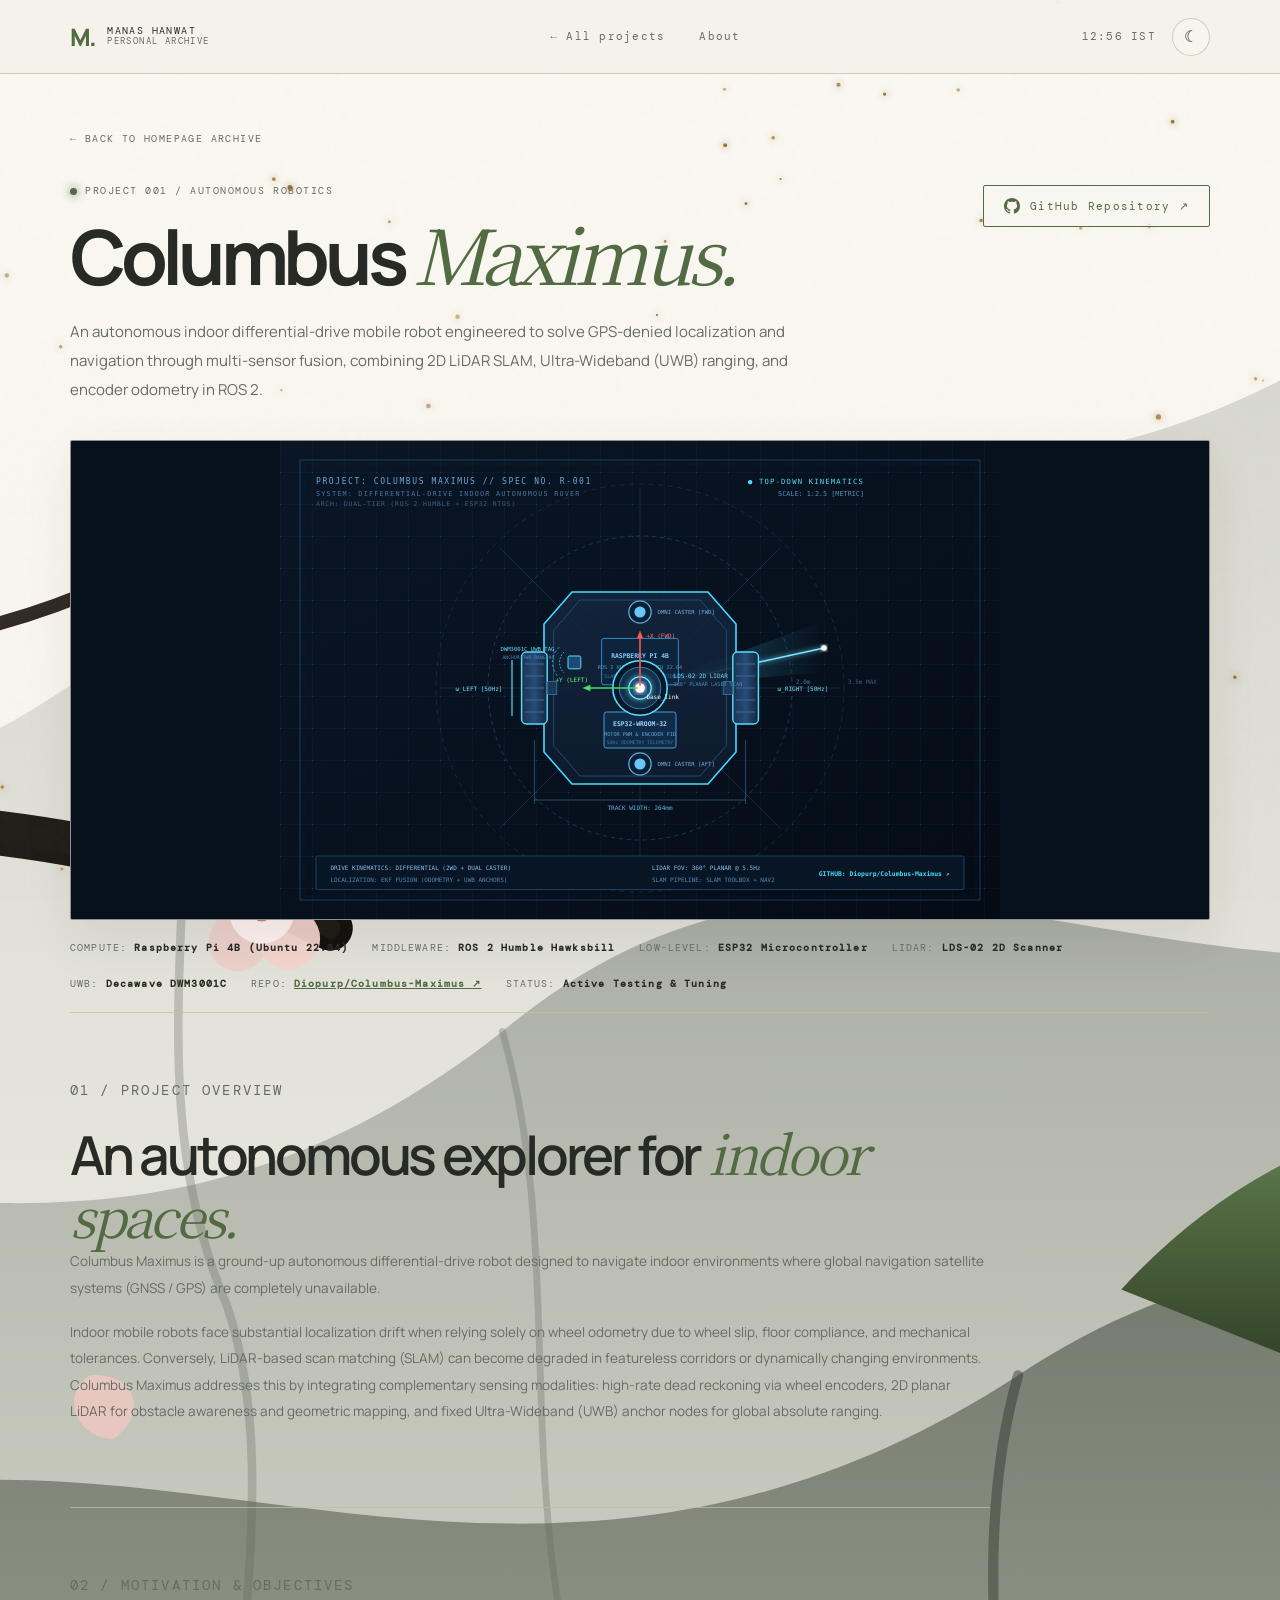
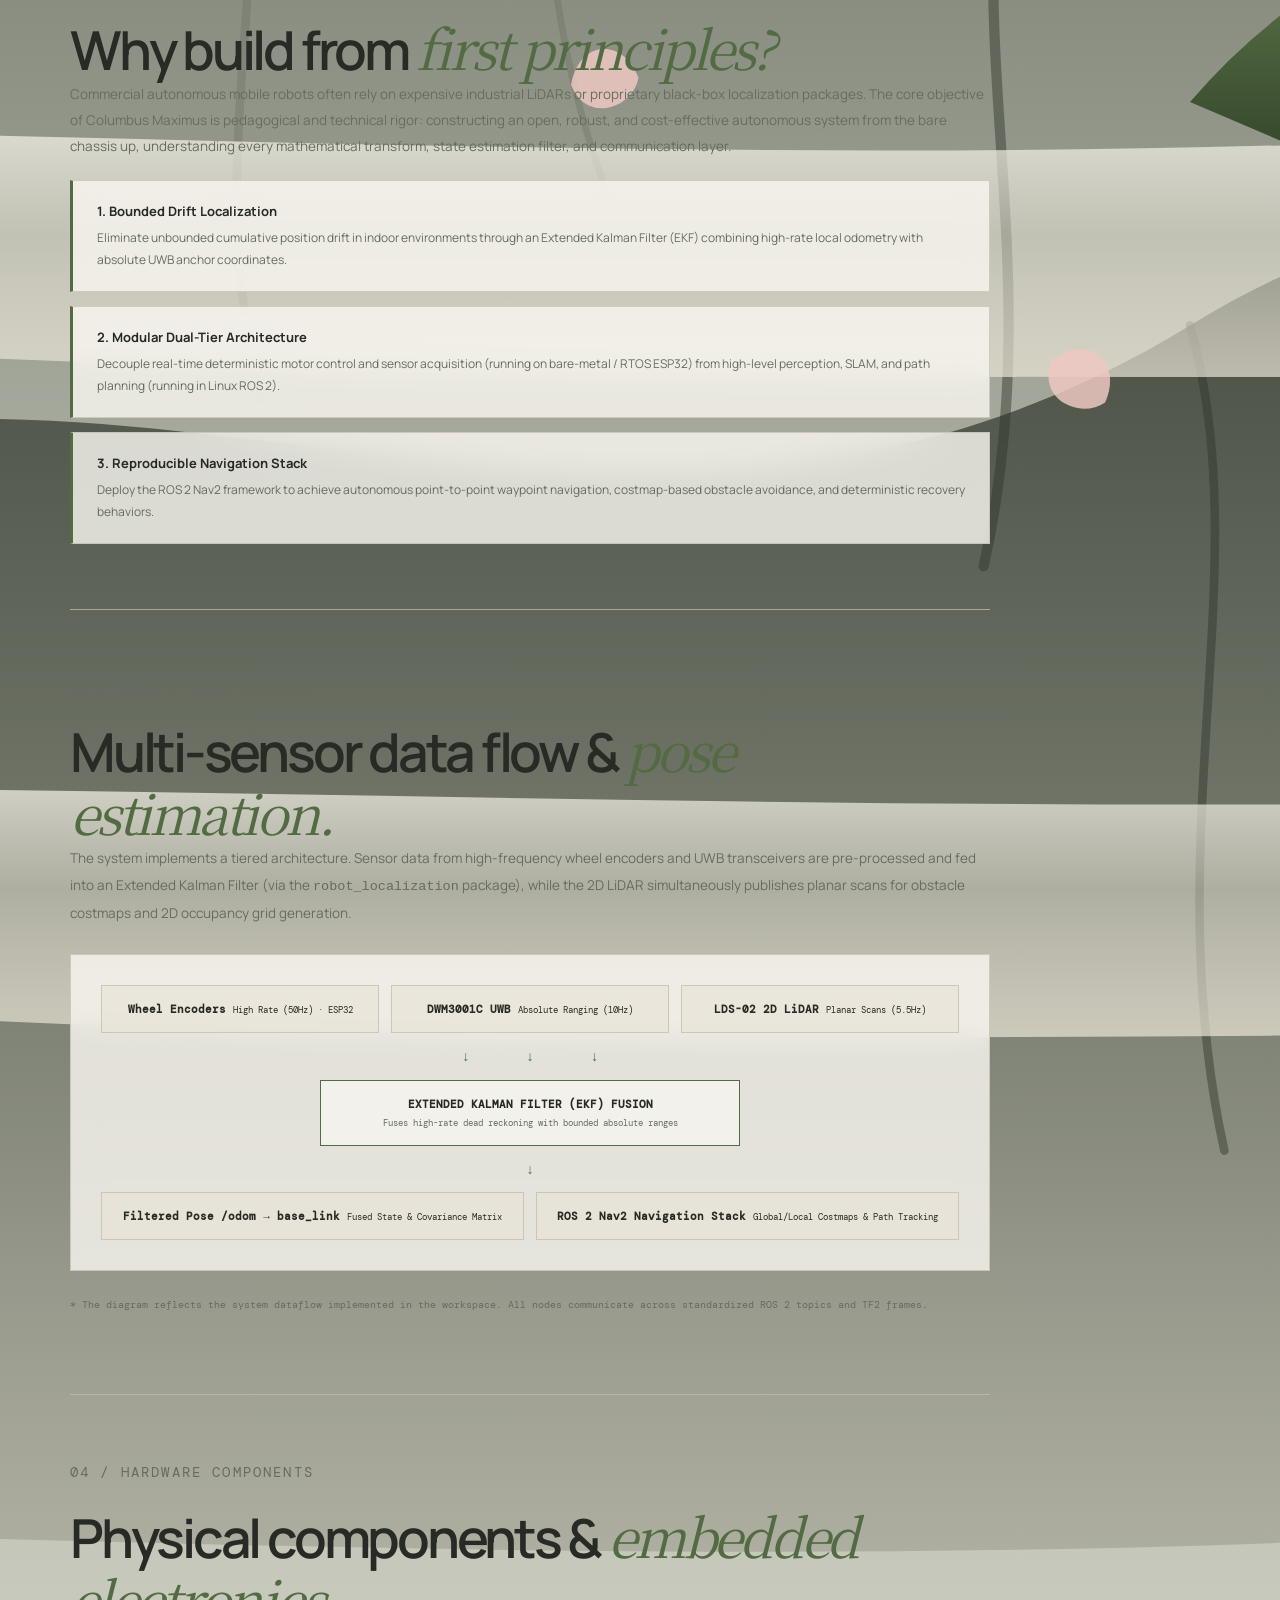
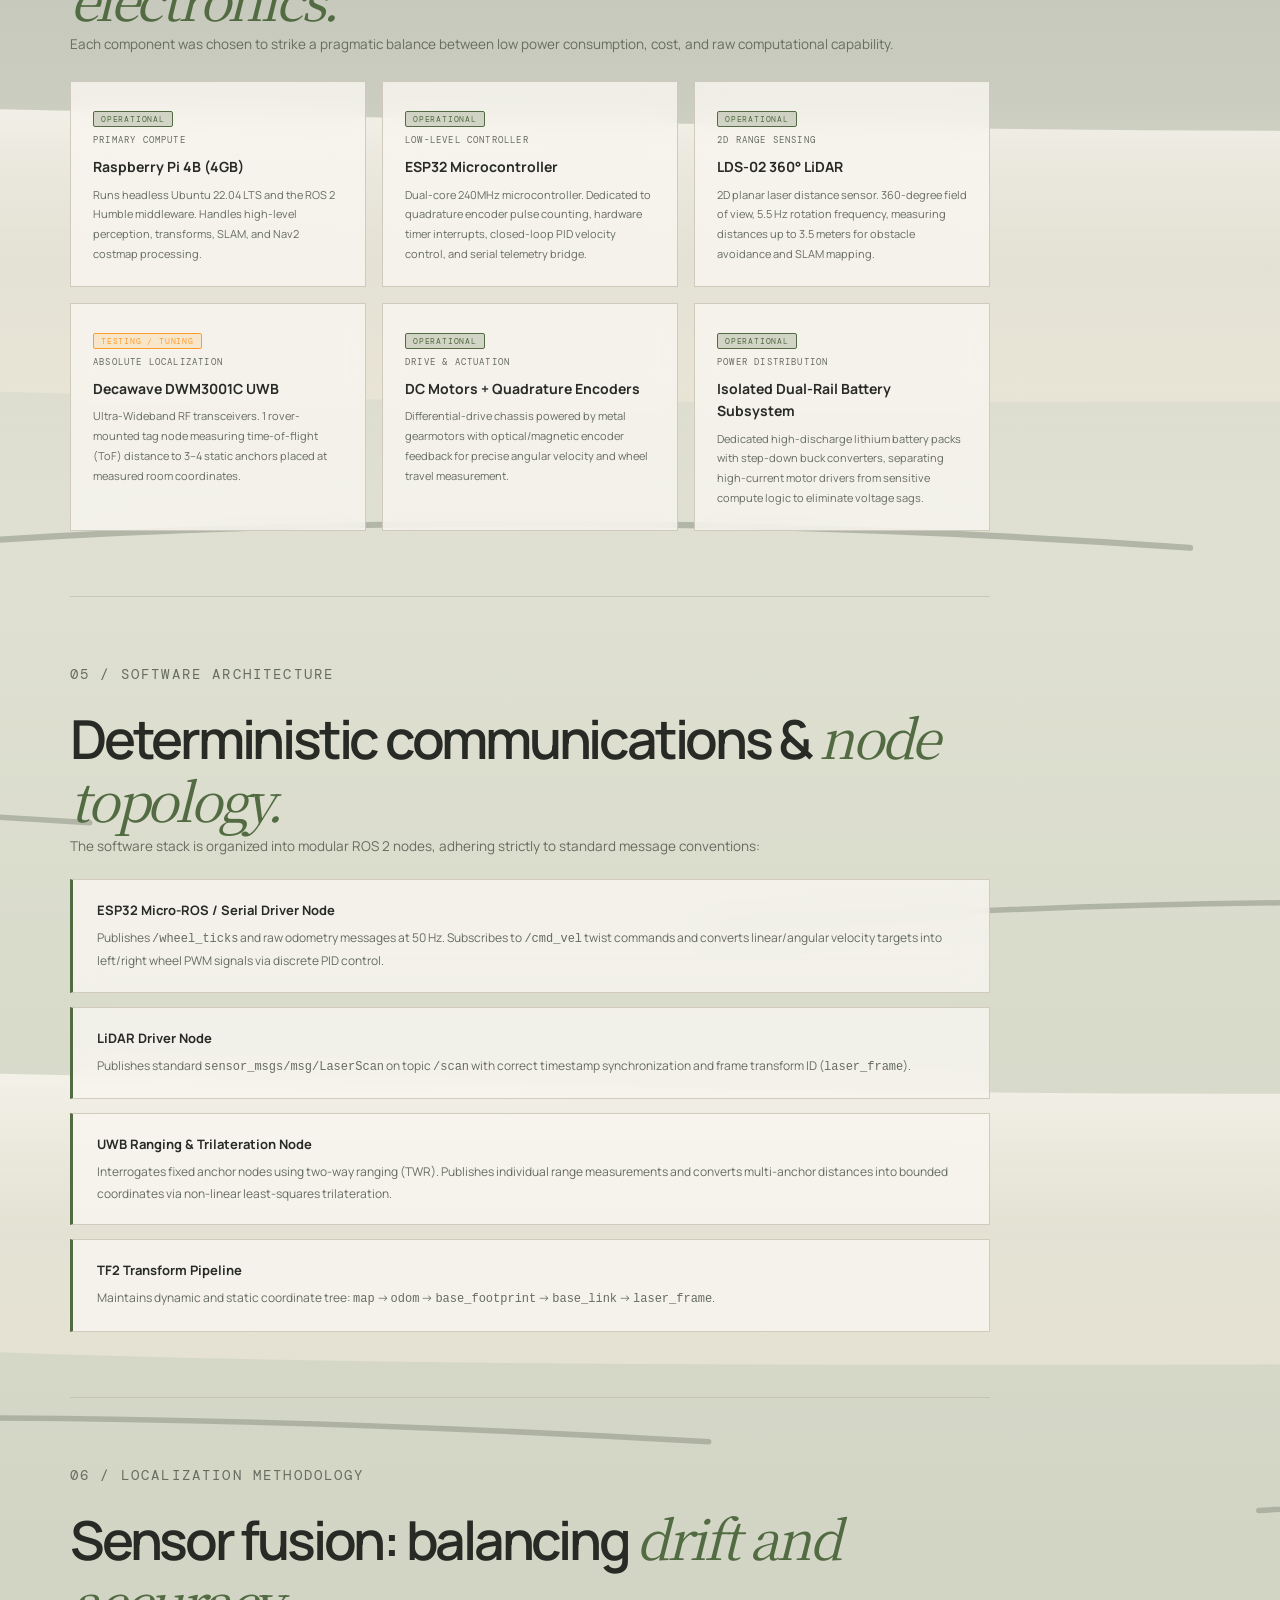
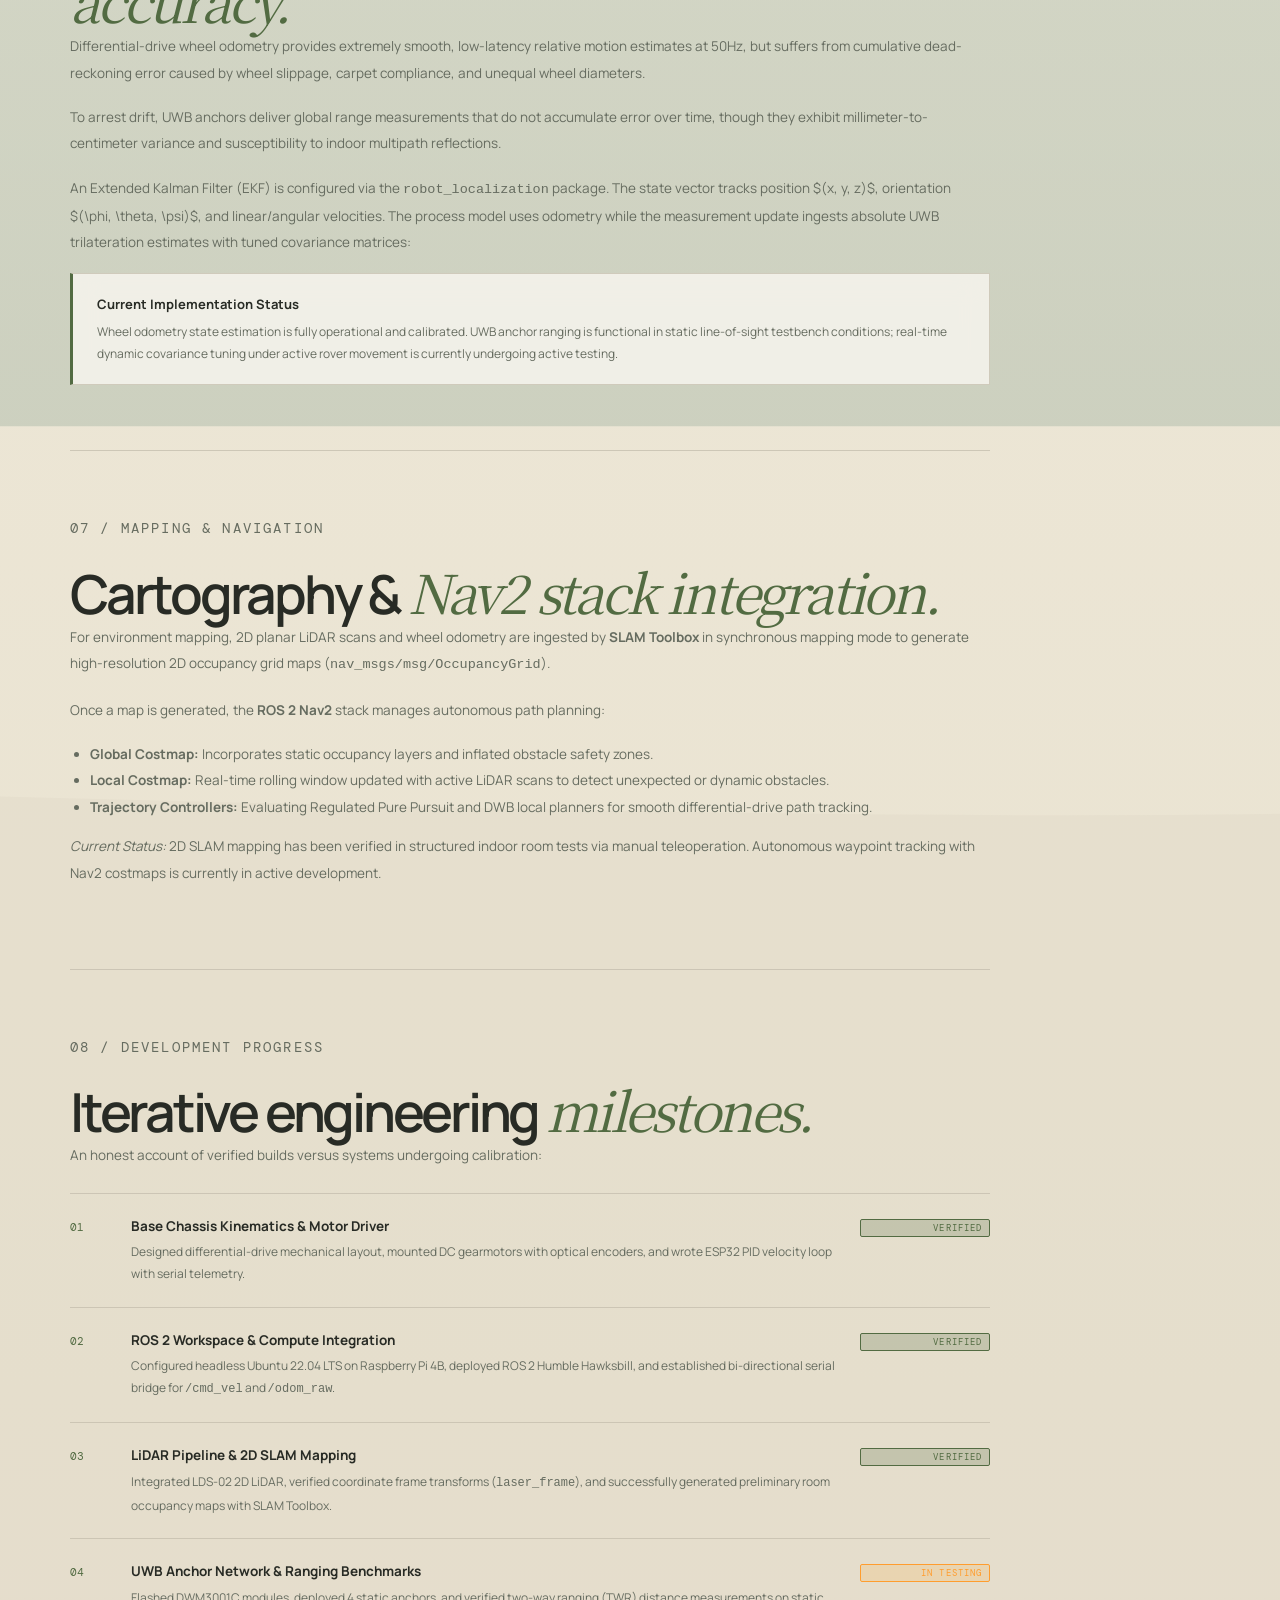
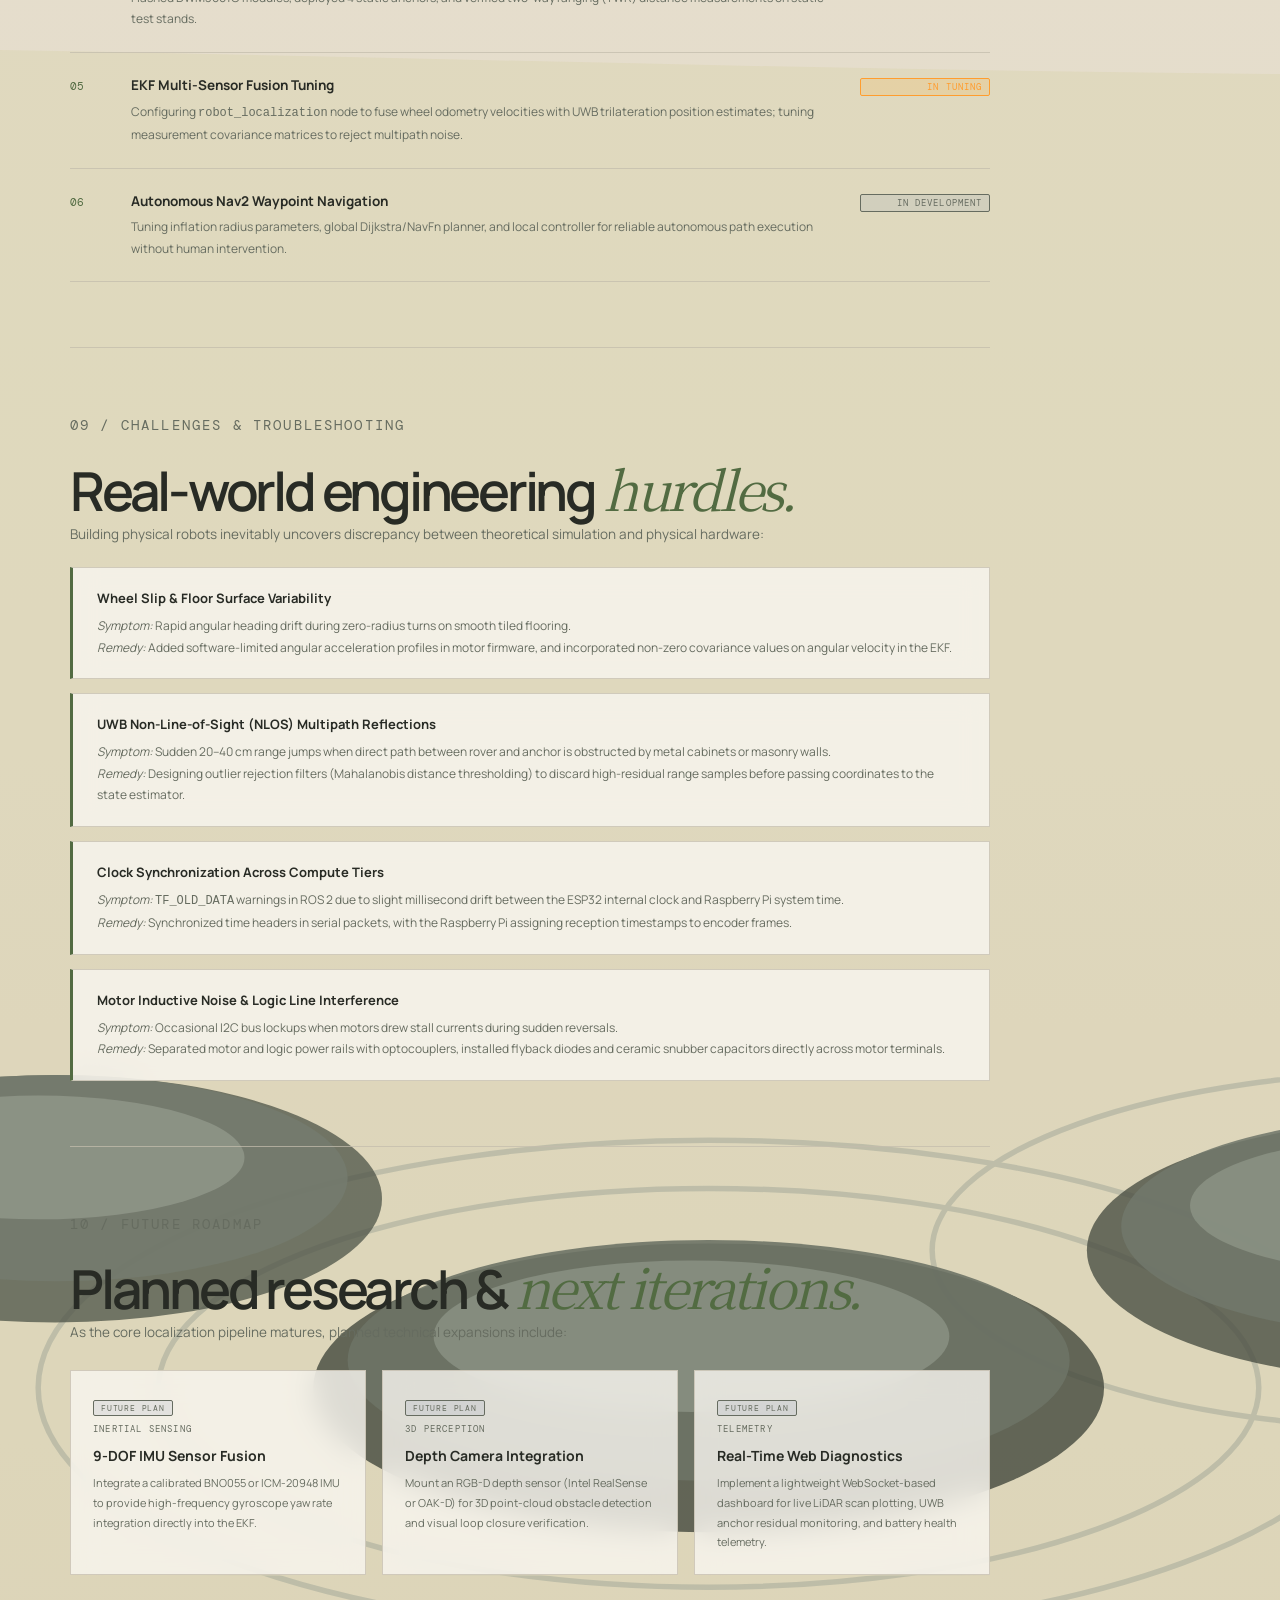
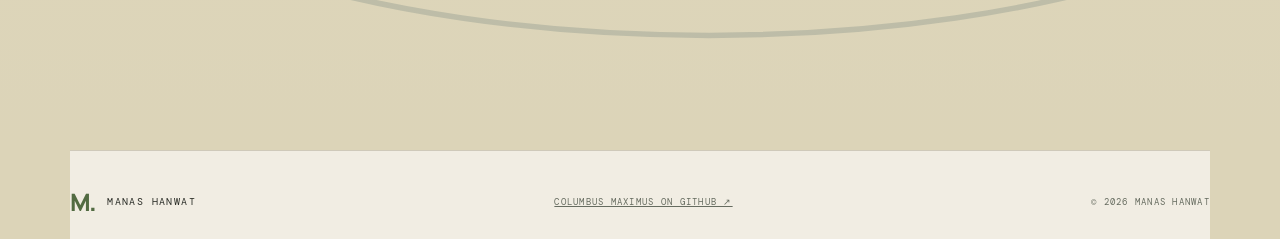
==== commit fa67a0b8: "feat: refine visual environment, particle interactions and personal portfolio content" ====
--- a/projects/columbus.html
+++ b/projects/columbus.html
@@ -41,20 +41,29 @@
 
   <main class="detail wrap">
     <a class="back" href="../index.html#projects">← BACK TO HOMEPAGE ARCHIVE</a>
-    <p class="eyebrow">
-      <span class="pulse-dot"></span>
-      PROJECT 001 / AUTONOMOUS ROBOTICS
-    </p>
-    <h1>Columbus <em>Maximus.</em></h1>
+    
+    <div class="detail-header-row">
+      <div>
+        <p class="eyebrow">
+          <span class="pulse-dot"></span>
+          PROJECT 001 / AUTONOMOUS ROBOTICS
+        </p>
+        <h1>Columbus <em>Maximus.</em></h1>
+      </div>
+      <!-- Clearly Accessible GitHub Repository Link -->
+      <a class="github-cta-btn" href="https://github.com/Diopurp/Columbus-Maximus" target="_blank" rel="noopener noreferrer" title="Open Columbus Maximus repository on GitHub">
+        <svg style="width:16px;height:16px;fill:currentColor;" viewBox="0 0 24 24"><path d="M12 0C5.37 0 0 5.37 0 12c0 5.31 3.435 9.795 8.205 11.385.6.105.825-.255.825-.57 0-.285-.015-1.23-.015-2.235-3.015.555-3.795-.735-4.035-1.41-.135-.345-.72-1.41-1.23-1.695-.42-.225-1.02-.78-.015-.795.945-.015 1.62.87 1.845 1.23 1.08 1.815 2.805 1.305 3.495.99.105-.78.42-1.305.765-1.605-2.67-.3-5.46-1.335-5.46-5.925 0-1.305.465-2.385 1.23-3.225-.12-.3-.54-1.53.12-3.18 0 0 1.005-.315 3.3 1.23.96-.27 1.98-.405 3-.405s2.04.135 3 .405c2.295-1.56 3.3-1.23 3.3-1.23.66 1.65.24 2.88.12 3.18.765.84 1.23 1.905 1.23 3.225 0 4.605-2.805 5.625-5.475 5.925.435.375.81 1.095.81 2.22 0 1.605-.015 2.895-.015 3.3 0 .315.225.69.825.57A12.02 12.02 0 0 0 24 12c0-6.63-5.37-12-12-12z"/></svg>
+        <span>GitHub Repository ↗</span>
+      </a>
+    </div>
+
     <p class="deck">
       An autonomous indoor differential-drive mobile robot engineered to solve GPS-denied localization and navigation through multi-sensor fusion, combining 2D LiDAR SLAM, Ultra-Wideband (UWB) ranging, and encoder odometry in ROS 2.
     </p>
 
-    <!-- Project Visual Header -->
-    <div class="detail-art">
-      <div class="scan"></div>
-      <span>RESEARCH & DEVELOPMENT / EMBEDDED ROBOTICS</span>
-      <b>COLUMBUS<br>MAXIMUS</b>
+    <!-- Project Visual Header: Technical CAD Engineering Blueprint -->
+    <div class="detail-schematic">
+      <img src="../assets/columbus-schematic.svg" alt="Columbus Maximus technical CAD schematic and sensor topology" loading="lazy">
     </div>
 
     <!-- Quick Technical Facts -->
@@ -64,7 +73,8 @@
       <span>LOW-LEVEL: <strong>ESP32 Microcontroller</strong></span>
       <span>LIDAR: <strong>LDS-02 2D Scanner</strong></span>
       <span>UWB: <strong>Decawave DWM3001C</strong></span>
-      <span>STATUS: <strong>Active Testing & Tuning</strong></span>
+      <span>REPO: <strong><a href="https://github.com/Diopurp/Columbus-Maximus" target="_blank" rel="noopener noreferrer" style="color:var(--accent);text-decoration:underline;">Diopurp/Columbus-Maximus ↗</a></strong></span>
+      <span>STATUS: <strong>Active Testing &amp; Tuning</strong></span>
     </div>
 
     <!-- 01: PROJECT OVERVIEW -->
@@ -75,7 +85,7 @@
         Columbus Maximus is a ground-up autonomous differential-drive robot designed to navigate indoor environments where global navigation satellite systems (GNSS / GPS) are completely unavailable.
       </p>
       <p>
-        Indoor mobile robots face substantial localization drift when relying solely on wheel odometry due to wheel slip, floor imperfections, and mechanical backlash. Conversely, LiDAR-based scan matching (SLAM) can become degraded in featureless corridors or dynamically changing environments. Columbus Maximus addresses this by integrating complementary sensing modalities: high-rate dead reckoning via wheel encoders, 2D planar LiDAR for obstacle awareness and geometric mapping, and fixed Ultra-Wideband (UWB) anchor nodes for global absolute ranging.
+        Indoor mobile robots face substantial localization drift when relying solely on wheel odometry due to wheel slip, floor compliance, and mechanical tolerances. Conversely, LiDAR-based scan matching (SLAM) can become degraded in featureless corridors or dynamically changing environments. Columbus Maximus addresses this by integrating complementary sensing modalities: high-rate dead reckoning via wheel encoders, 2D planar LiDAR for obstacle awareness and geometric mapping, and fixed Ultra-Wideband (UWB) anchor nodes for global absolute ranging.
       </p>
     </section>
 
@@ -138,16 +148,16 @@
         <div class="node-grid outputs-grid">
           <div class="node-box">
             <strong>Filtered Pose /odom → base_link</strong>
-            <small>Fused State & Covariance Matrix</small>
+            <small>Fused State &amp; Covariance Matrix</small>
           </div>
           <div class="node-box">
             <strong>ROS 2 Nav2 Navigation Stack</strong>
-            <small>Global/Local Costmaps & Path Tracking</small>
+            <small>Global/Local Costmaps &amp; Path Tracking</small>
           </div>
         </div>
       </div>
       <p class="note" style="font: 9.5px var(--mono); color: var(--muted); margin-top: 10px;">
-        * The diagram reflects the intended and partially validated system dataflow. Exact topic names, QoS profiles and covariance values are continually updated in the workspace.
+        * The diagram reflects the system dataflow implemented in the workspace. All nodes communicate across standardized ROS 2 topics and TF2 frames.
       </p>
     </section>
 
@@ -190,7 +200,7 @@
 
         <article class="spec-card">
           <span class="badge-tag badge-operational">OPERATIONAL</span>
-          <small>DRIVE & ACTUATION</small>
+          <small>DRIVE &amp; ACTUATION</small>
           <b>DC Motors + Quadrature Encoders</b>
           <p>Differential-drive chassis powered by metal gearmotors with optical/magnetic encoder feedback for precise angular velocity and wheel travel measurement.</p>
         </article>
@@ -221,7 +231,7 @@
           <p>Publishes standard <code>sensor_msgs/msg/LaserScan</code> on topic <code>/scan</code> with correct timestamp synchronization and frame transform ID (<code>laser_frame</code>).</p>
         </div>
         <div class="trouble-item">
-          <strong>UWB Ranging & Trilateration Node</strong>
+          <strong>UWB Ranging &amp; Trilateration Node</strong>
           <p>Interrogates fixed anchor nodes using two-way ranging (TWR). Publishes individual range measurements and converts multi-anchor distances into bounded coordinates via non-linear least-squares trilateration.</p>
         </div>
         <div class="trouble-item">
@@ -246,7 +256,7 @@
       </p>
       <div class="trouble-item">
         <strong>Current Implementation Status</strong>
-        <p>Wheel odometry state estimation is fully operational and calibrated. UWB anchor ranging is functional in static line-of-sight testbench conditions; real-time dynamic covariance tuning under active rover movement is currently undergoing testing.</p>
+        <p>Wheel odometry state estimation is fully operational and calibrated. UWB anchor ranging is functional in static line-of-sight testbench conditions; real-time dynamic covariance tuning under active rover movement is currently undergoing active testing.</p>
       </div>
     </section>
 
@@ -282,7 +292,7 @@
         <li>
           <b>01</b>
           <div>
-            <strong>Base Chassis Kinematics & Motor Driver</strong>
+            <strong>Base Chassis Kinematics &amp; Motor Driver</strong>
             <p>Designed differential-drive mechanical layout, mounted DC gearmotors with optical encoders, and wrote ESP32 PID velocity loop with serial telemetry.</p>
           </div>
           <small class="badge-tag badge-operational">VERIFIED</small>
@@ -290,7 +300,7 @@
         <li>
           <b>02</b>
           <div>
-            <strong>ROS 2 Workspace & Compute Integration</strong>
+            <strong>ROS 2 Workspace &amp; Compute Integration</strong>
             <p>Configured headless Ubuntu 22.04 LTS on Raspberry Pi 4B, deployed ROS 2 Humble Hawksbill, and established bi-directional serial bridge for <code>/cmd_vel</code> and <code>/odom_raw</code>.</p>
           </div>
           <small class="badge-tag badge-operational">VERIFIED</small>
@@ -298,7 +308,7 @@
         <li>
           <b>03</b>
           <div>
-            <strong>LiDAR Pipeline & 2D SLAM Mapping</strong>
+            <strong>LiDAR Pipeline &amp; 2D SLAM Mapping</strong>
             <p>Integrated LDS-02 2D LiDAR, verified coordinate frame transforms (<code>laser_frame</code>), and successfully generated preliminary room occupancy maps with SLAM Toolbox.</p>
           </div>
           <small class="badge-tag badge-operational">VERIFIED</small>
@@ -306,7 +316,7 @@
         <li>
           <b>04</b>
           <div>
-            <strong>UWB Anchor Network & Ranging Benchmarks</strong>
+            <strong>UWB Anchor Network &amp; Ranging Benchmarks</strong>
             <p>Flashed DWM3001C modules, deployed 4 static anchors, and verified two-way ranging (TWR) distance measurements on static test stands.</p>
           </div>
           <small class="badge-tag badge-testing">IN TESTING</small>
@@ -340,7 +350,7 @@
 
       <div class="trouble-list">
         <div class="trouble-item">
-          <strong>Wheel Slip & Floor Surface Variability</strong>
+          <strong>Wheel Slip &amp; Floor Surface Variability</strong>
           <p><em>Symptom:</em> Rapid angular heading drift during zero-radius turns on smooth tiled flooring.<br>
           <em>Remedy:</em> Added software-limited angular acceleration profiles in motor firmware, and incorporated non-zero covariance values on angular velocity in the EKF.</p>
         </div>
@@ -355,7 +365,7 @@
           <em>Remedy:</em> Synchronized time headers in serial packets, with the Raspberry Pi assigning reception timestamps to encoder frames.</p>
         </div>
         <div class="trouble-item">
-          <strong>Motor Inductive Noise & Logic Line Interference</strong>
+          <strong>Motor Inductive Noise &amp; Logic Line Interference</strong>
           <p><em>Symptom:</em> Occasional I2C bus lockups when motors drew stall currents during sudden reversals.<br>
           <em>Remedy:</em> Separated motor and logic power rails with optocouplers, installed flyback diodes and ceramic snubber capacitors directly across motor terminals.</p>
         </div>
@@ -400,7 +410,7 @@
       <b>M.</b>
       <span>MANAS HANWAT</span>
     </a>
-    <small>COLUMBUS MAXIMUS // ROS 2 INDOOR ROVER</small>
+    <small><a href="https://github.com/Diopurp/Columbus-Maximus" target="_blank" rel="noopener noreferrer" style="color:var(--muted);text-decoration:underline;">COLUMBUS MAXIMUS ON GITHUB ↗</a></small>
     <small>© <span id="year"></span> MANAS HANWAT</small>
   </footer>
 
--- a/styles.css
+++ b/styles.css
@@ -1,5 +1,5 @@
 /* ==========================================================================
-   MANAS HANWAT — PERSONAL PORTFOLIO WEBSITE
+   MANAS HANWAT — PERSONAL PORTFOLIO WEBSITE (V6.1)
    Visual Direction: Japanese Minimalism (Day) / Volcano & Iceberg (Night)
    ========================================================================== */
 
@@ -9,19 +9,19 @@
 :root {
   /* DAY MODE: Japanese Minimalism */
   --bg: #f5f2eb;
-  --paper: rgba(248, 246, 240, 0.78);
+  --paper: rgba(248, 246, 240, 0.82);
   --paper-solid: #f8f6f0;
-  --panel: rgba(232, 227, 216, 0.65);
+  --panel: rgba(232, 227, 216, 0.7);
   --text: #282b25;
-  --muted: #6b7064;
+  --muted: #666c60;
   --line: rgba(195, 189, 172, 0.75);
   --line-subtle: rgba(195, 189, 172, 0.4);
-  --accent: #587147;       /* Sage green / pine */
-  --accent-glow: rgba(88, 113, 71, 0.35);
+  --accent: #526b42;       /* Sage green / pine */
+  --accent-glow: rgba(82, 107, 66, 0.35);
   --red: #b83a2d;          /* Seal inkan red */
-  --blue: #3684a8;         /* Mountain stream */
+  --blue: #2f7396;         /* Mountain stream */
   --card-shadow: 0 20px 50px rgba(40, 43, 37, 0.08);
-  --header-bg: rgba(245, 242, 235, 0.82);
+  --header-bg: rgba(245, 242, 235, 0.86);
 
   --mono: 'DM Mono', monospace;
   --sans: 'Manrope', -apple-system, BlinkMacSystemFont, 'Segoe UI', Roboto, sans-serif;
@@ -30,10 +30,10 @@
 
 [data-theme="dark"] {
   /* NIGHT MODE: Erupting Volcano & Submerged Iceberg */
-  --bg: #060914;
-  --paper: rgba(11, 19, 36, 0.75);
-  --paper-solid: #0b1324;
-  --panel: rgba(16, 27, 52, 0.65);
+  --bg: #050812;
+  --paper: rgba(10, 18, 34, 0.78);
+  --paper-solid: #091222;
+  --panel: rgba(15, 26, 50, 0.7);
   --text: #f4efe9;
   --muted: #95a3ba;
   --line: rgba(38, 56, 88, 0.75);
@@ -42,8 +42,8 @@
   --accent-glow: rgba(255, 95, 56, 0.4);
   --red: #ff472b;
   --blue: #4cd7ff;        /* Glacial cyan */
-  --card-shadow: 0 20px 60px rgba(0, 0, 0, 0.55);
-  --header-bg: rgba(6, 9, 20, 0.85);
+  --card-shadow: 0 20px 60px rgba(0, 0, 0, 0.6);
+  --header-bg: rgba(5, 8, 18, 0.88);
 }
 
 /* -------------------------------------------------------------
@@ -75,12 +75,11 @@
 a {
   color: inherit;
   text-decoration: none;
-  transition: color 0.2s ease, opacity 0.2s ease;
+  transition: color 0.2s ease, opacity 0.2s ease, border-color 0.2s ease;
 }
 
 /* -------------------------------------------------------------
    3. FULL-PAGE BACKGROUND ARTWORK & OVERLAYS
-   (Spans the entire viewport and continues through the whole scroll)
    ------------------------------------------------------------- */
 .bg-artwork-container {
   position: absolute;
@@ -124,7 +123,7 @@
   opacity: 1;
 }
 
-/* Procedural Washi / Atmospheric Mist Grain */
+/* Procedural Washi Paper / Sea-Smoke Grain Overlay */
 .grain {
   position: fixed;
   inset: 0;
@@ -132,11 +131,11 @@
   height: 100%;
   z-index: 1;
   pointer-events: none;
-  opacity: 0.14;
+  opacity: 0.12;
   background-image: url("data:image/svg+xml,%3Csvg viewBox='0 0 160 160' xmlns='http://www.w3.org/2000/svg'%3E%3Cfilter id='n'%3E%3CfeTurbulence type='fractalNoise' baseFrequency='.8' numOctaves='3' stitchTiles='stitch'/%3E%3C/filter%3E%3Crect width='100%25' height='100%25' filter='url(%23n)' opacity='.22'/%3E%3C/svg%3E");
 }
 
-/* Canvas Particle System (Golden-angle Fibonacci & Bioluminescent drift) */
+/* Interactive Canvas Particle System */
 #particles {
   position: fixed;
   inset: 0;
@@ -287,10 +286,10 @@
 }
 
 .hero-content {
-  max-width: 820px;
+  max-width: 840px;
   position: relative;
   z-index: 2;
-  padding: 40px 48px;
+  padding: 44px 50px;
   background: var(--paper);
   backdrop-filter: blur(16px);
   -webkit-backdrop-filter: blur(16px);
@@ -322,11 +321,11 @@
 }
 
 .hero-intro {
-  font-size: 14.5px;
+  font-size: 15px;
   line-height: 1.95;
   color: var(--muted);
   margin: 0 0 32px;
-  max-width: 680px;
+  max-width: 720px;
 }
 
 .hero-intro strong {
@@ -337,14 +336,14 @@
 .hero-actions {
   display: flex;
   align-items: center;
-  gap: 24px;
+  gap: 22px;
   flex-wrap: wrap;
 }
 
 .button {
   display: inline-flex;
   align-items: center;
-  gap: 16px;
+  gap: 14px;
   background: var(--accent);
   color: #ffffff;
   padding: 13px 22px;
@@ -394,7 +393,7 @@
 }
 
 /* -------------------------------------------------------------
-   7. PROJECTS SECTION (COLUMBUS MAXIMUS ONLY)
+   7. PROJECTS SECTION & COLUMBUS MAXIMUS PRESENTATION
    ------------------------------------------------------------- */
 .projects {
   padding: 110px 0 120px;
@@ -417,17 +416,17 @@
 }
 
 .section-head p {
-  max-width: 340px;
+  max-width: 360px;
   color: var(--muted);
   font-size: 13px;
   line-height: 1.85;
   margin: 0;
 }
 
-/* Feature Project Card with Translucent Glass Surfaces */
+/* Feature Project Card */
 .project-card {
   display: grid;
-  grid-template-columns: 1fr 1.1fr;
+  grid-template-columns: 1.1fr 1fr;
   background: var(--paper);
   backdrop-filter: blur(16px);
   -webkit-backdrop-filter: blur(16px);
@@ -439,108 +438,36 @@
 }
 
 .project-card:hover {
-  transform: translateY(-6px);
+  transform: translateY(-5px);
   border-color: var(--accent);
 }
 
-.project-art {
-  min-height: 400px;
-  background: #0f1c16;
+/* CAD Technical Blueprint Schematic Cover */
+.schematic-cover {
+  min-height: 420px;
+  background: #07111e;
   position: relative;
   overflow: hidden;
-  padding: 30px;
-  color: #eaf3e4;
-  background-image:
-    linear-gradient(rgba(169, 208, 140, 0.08) 1px, transparent 1px),
-    linear-gradient(90deg, rgba(169, 208, 140, 0.08) 1px, transparent 1px);
-  background-size: 32px 32px;
-}
-
-[data-theme="dark"] .project-art {
-  background: #07152d;
-  background-image:
-    linear-gradient(rgba(86, 201, 238, 0.09) 1px, transparent 1px),
-    linear-gradient(90deg, rgba(86, 201, 238, 0.09) 1px, transparent 1px);
-}
-
-.project-art small {
+  display: flex;
+  align-items: center;
+  justify-content: center;
+  border-right: 1px solid var(--line);
+}
+
+.schematic-cover img {
+  width: 100%;
+  height: 100%;
+  object-fit: cover;
   display: block;
-  font: 8.5px var(--mono);
-  letter-spacing: 0.16em;
-  color: #b5c8a7;
-}
-
-[data-theme="dark"] .project-art small {
-  color: #82d8f5;
-}
-
-.project-art strong {
-  position: absolute;
-  bottom: 30px;
-  left: 30px;
-  font-size: 38px;
-  line-height: 0.95;
-  letter-spacing: -0.06em;
-  color: #ffffff;
-}
-
-.project-art strong i {
-  font-family: var(--serif);
-  font-style: italic;
-  font-weight: 400;
-  color: #c7e68b;
-}
-
-[data-theme="dark"] .project-art strong i {
-  color: #5ce2ff;
-}
-
-.project-art label {
-  position: absolute;
-  right: 26px;
-  bottom: 32px;
-  font: 8.5px var(--mono);
-  letter-spacing: 0.14em;
-  color: #b5c8a7;
-}
-
-/* Simulated Radar / LiDAR Sweep Scan Animation */
-.scan {
-  position: absolute;
-  width: 250px;
-  height: 250px;
-  border: 1px solid rgba(181, 223, 138, 0.4);
-  border-radius: 50%;
-  left: 50%;
-  top: 50%;
-  transform: translate(-50%, -50%);
-  background: repeating-radial-gradient(circle, transparent 0 38px, rgba(181, 223, 138, 0.12) 39px 40px);
-}
-
-[data-theme="dark"] .scan {
-  border-color: rgba(92, 226, 255, 0.4);
-  background: repeating-radial-gradient(circle, transparent 0 38px, rgba(92, 226, 255, 0.12) 39px 40px);
-}
-
-.scan:after {
-  content: '';
-  position: absolute;
-  inset: 0;
-  border-radius: 50%;
-  background: conic-gradient(transparent 70%, rgba(181, 223, 138, 0.35));
-  animation: rotateSweep 7s linear infinite;
-}
-
-[data-theme="dark"] .scan:after {
-  background: conic-gradient(transparent 70%, rgba(92, 226, 255, 0.38));
-}
-
-@keyframes rotateSweep {
-  to { transform: rotate(360deg); }
+  transition: transform 0.4s ease;
+}
+
+.project-card:hover .schematic-cover img {
+  transform: scale(1.02);
 }
 
 .project-copy {
-  padding: 42px;
+  padding: 42px 46px;
   display: flex;
   flex-direction: column;
 }
@@ -570,7 +497,7 @@
 .project-copy h3 {
   font-size: 32px;
   letter-spacing: -0.05em;
-  margin: 22px 0 14px;
+  margin: 20px 0 14px;
 }
 
 .project-copy p {
@@ -581,62 +508,100 @@
 }
 
 .stack-row {
-  margin-top: 24px;
-  padding-top: 20px;
+  margin-top: 22px;
+  padding-top: 18px;
   border-top: 1px solid var(--line-subtle);
   font: 9px var(--mono);
   letter-spacing: 0.12em;
   color: var(--muted);
 }
 
+/* Action Links on Columbus Card */
+.project-actions {
+  display: flex;
+  align-items: center;
+  gap: 20px;
+  margin-top: auto;
+  padding-top: 28px;
+  flex-wrap: wrap;
+}
+
+.github-pill {
+  display: inline-flex;
+  align-items: center;
+  gap: 8px;
+  padding: 8px 14px;
+  background: var(--panel);
+  border: 1px solid var(--line);
+  font: 10px var(--mono);
+  letter-spacing: 0.1em;
+  color: var(--text);
+  border-radius: 2px;
+  transition: all 0.2s ease;
+}
+
+.github-pill:hover {
+  border-color: var(--accent);
+  color: var(--accent);
+  transform: translateY(-1px);
+}
+
+.github-icon {
+  width: 14px;
+  height: 14px;
+  fill: currentColor;
+}
+
 .explore-link {
   font: 11px var(--mono);
   letter-spacing: 0.12em;
   color: var(--accent);
-  margin-top: auto;
-  padding-top: 30px;
   display: inline-flex;
   align-items: center;
-  gap: 8px;
-}
-
-.more-coming {
-  display: flex;
-  align-items: center;
-  gap: 20px;
-  padding: 30px 32px;
-  margin-top: 32px;
+  gap: 6px;
+}
+
+.explore-link:hover {
+  text-decoration: underline;
+}
+
+/* Personal Workbench Note at the end of Projects Section */
+.projects-note {
+  display: flex;
+  align-items: flex-start;
+  gap: 22px;
+  padding: 32px 36px;
+  margin-top: 36px;
   background: var(--paper);
   backdrop-filter: blur(14px);
   -webkit-backdrop-filter: blur(14px);
   border: 1px solid var(--line);
-}
-
-.more-coming b {
+  border-radius: 2px;
+}
+
+.note-glyph {
   font-size: 24px;
   color: var(--accent);
-}
-
-.more-coming strong {
+  line-height: 1;
+  padding-top: 2px;
+}
+
+.note-copy strong {
+  display: block;
   font-size: 13.5px;
-  display: block;
-}
-
-.more-coming p {
-  font-size: 12px;
-  color: var(--muted);
-  margin: 4px 0 0;
-}
-
-.more-coming small {
-  margin-left: auto;
-  font: 9.5px var(--mono);
-  color: var(--muted);
-  letter-spacing: 0.14em;
+  color: var(--text);
+  margin-bottom: 6px;
+}
+
+.note-copy p {
+  font-size: 13px;
+  line-height: 1.85;
+  color: var(--muted);
+  margin: 0;
 }
 
 /* -------------------------------------------------------------
-   8. ABOUT SECTION
+   8. ABOUT SECTION & CONTACT CARDS
    ------------------------------------------------------------- */
 .about {
   padding: 110px 0 120px;
@@ -644,7 +609,7 @@
 }
 
 .about-card {
-  padding: 50px 54px;
+  padding: 52px 56px;
   background: var(--paper);
   backdrop-filter: blur(16px);
   -webkit-backdrop-filter: blur(16px);
@@ -658,7 +623,7 @@
 
 .about-grid {
   display: grid;
-  grid-template-columns: 1fr 1.1fr;
+  grid-template-columns: 1fr 1.15fr;
   gap: 70px;
 }
 
@@ -677,8 +642,52 @@
   margin: 0 0 20px;
 }
 
-.about-body p:last-child {
-  margin-bottom: 28px;
+/* Contact Links Presentation */
+.contact-block {
+  margin-top: 34px;
+  padding-top: 28px;
+  border-top: 1px solid var(--line-subtle);
+}
+
+.contact-label {
+  font: 9.5px var(--mono);
+  letter-spacing: 0.16em;
+  color: var(--muted);
+  text-transform: uppercase;
+  margin-bottom: 14px;
+}
+
+.contact-links {
+  display: flex;
+  gap: 16px;
+  flex-wrap: wrap;
+}
+
+.contact-card {
+  display: inline-flex;
+  align-items: center;
+  gap: 10px;
+  padding: 10px 18px;
+  background: var(--panel);
+  border: 1px solid var(--line);
+  font: 10.5px var(--mono);
+  letter-spacing: 0.1em;
+  color: var(--text);
+  border-radius: 2px;
+  transition: all 0.25s ease;
+}
+
+.contact-card:hover {
+  border-color: var(--accent);
+  color: var(--accent);
+  transform: translateY(-2px);
+  box-shadow: 0 6px 18px rgba(0, 0, 0, 0.08);
+}
+
+.contact-card svg {
+  width: 15px;
+  height: 15px;
+  fill: currentColor;
 }
 
 /* -------------------------------------------------------------
@@ -731,9 +740,9 @@
 #telemetry-hud {
   position: fixed;
   inset: 0;
-  background: rgba(6, 9, 20, 0.82);
-  backdrop-filter: blur(12px);
-  -webkit-backdrop-filter: blur(12px);
+  background: rgba(4, 7, 16, 0.85);
+  backdrop-filter: blur(14px);
+  -webkit-backdrop-filter: blur(14px);
   z-index: 1000;
   display: none;
   align-items: center;
@@ -746,14 +755,14 @@
 }
 
 .hud-box {
-  background: #091122;
+  background: #071220;
   border: 1px solid var(--blue);
-  box-shadow: 0 20px 60px rgba(0, 0, 0, 0.8), 0 0 30px rgba(76, 215, 255, 0.18);
-  width: min(650px, 100%);
+  box-shadow: 0 20px 60px rgba(0, 0, 0, 0.85), 0 0 30px rgba(76, 215, 255, 0.18);
+  width: min(680px, 100%);
   color: #e2f2fc;
-  padding: 28px;
+  padding: 30px;
   font: 11px var(--mono);
-  line-height: 1.8;
+  line-height: 1.85;
   border-radius: 2px;
 }
 
@@ -828,67 +837,78 @@
   color: var(--accent);
 }
 
+.detail-header-row {
+  display: flex;
+  justify-content: space-between;
+  align-items: flex-start;
+  gap: 30px;
+  margin-bottom: 20px;
+  flex-wrap: wrap;
+}
+
 .detail h1 {
   font-size: clamp(44px, 6.2vw, 76px);
   line-height: 1.05;
   letter-spacing: -0.07em;
-  margin: 0 0 18px;
+  margin: 0;
+}
+
+.github-cta-btn {
+  display: inline-flex;
+  align-items: center;
+  gap: 10px;
+  padding: 12px 20px;
+  background: var(--paper);
+  border: 1px solid var(--accent);
+  color: var(--accent);
+  font: 10.5px var(--mono);
+  letter-spacing: 0.12em;
+  border-radius: 2px;
+  transition: all 0.25s ease;
+}
+
+.github-cta-btn:hover {
+  background: var(--accent);
+  color: #ffffff;
+  transform: translateY(-2px);
+  box-shadow: 0 8px 24px var(--accent-glow);
 }
 
 .deck {
   font-size: 15px;
   line-height: 1.95;
   color: var(--muted);
-  max-width: 720px;
+  max-width: 760px;
   margin: 0 0 35px;
 }
 
-.detail-art {
-  height: 320px;
-  background: #0f1c16;
-  position: relative;
+/* Detail Page Schematics Viewport */
+.detail-schematic {
+  width: 100%;
+  max-height: 480px;
+  background: #07111e;
+  border: 1px solid var(--line);
   overflow: hidden;
-  padding: 26px;
-  color: #eaf2e5;
-  background-image:
-    linear-gradient(rgba(169, 208, 140, 0.08) 1px, transparent 1px),
-    linear-gradient(90deg, rgba(169, 208, 140, 0.08) 1px, transparent 1px);
-  background-size: 32px 32px;
-  border: 1px solid var(--line);
-}
-
-[data-theme="dark"] .detail-art {
-  background: #07152d;
-  background-image:
-    linear-gradient(rgba(86, 201, 238, 0.09) 1px, transparent 1px),
-    linear-gradient(90deg, rgba(86, 201, 238, 0.09) 1px, transparent 1px);
-}
-
-.detail-art span {
-  font: 9px var(--mono);
-  letter-spacing: 0.16em;
-  color: #b5c8a7;
-}
-
-[data-theme="dark"] .detail-art span {
-  color: #82d8f5;
-}
-
-.detail-art b {
-  position: absolute;
-  bottom: 26px;
-  left: 28px;
-  font-size: 40px;
-  line-height: 0.95;
-  letter-spacing: -0.06em;
-  color: #ffffff;
+  border-radius: 2px;
+  display: flex;
+  align-items: center;
+  justify-content: center;
+  box-shadow: var(--card-shadow);
+}
+
+.detail-schematic img {
+  width: 100%;
+  height: 100%;
+  max-height: 480px;
+  object-fit: contain;
+  display: block;
 }
 
 .facts {
   display: flex;
   flex-wrap: wrap;
   gap: 24px;
-  padding: 20px 0;
+  padding: 22px 0;
   border-bottom: 1px solid var(--line);
   font: 9.5px var(--mono);
   letter-spacing: 0.12em;
@@ -1015,7 +1035,7 @@
 }
 
 .badge-operational {
-  background: rgba(88, 113, 71, 0.2);
+  background: rgba(82, 107, 66, 0.22);
   color: var(--accent);
   border: 1px solid var(--accent);
 }
@@ -1147,11 +1167,11 @@
   }
 
   .wrap {
-    width: calc(100% - 40px);
+    width: calc(100% - 36px);
   }
 
   .hero {
-    width: calc(100% - 40px);
+    width: calc(100% - 36px);
     padding: 60px 0 80px;
   }
 
@@ -1172,8 +1192,10 @@
     grid-template-columns: 1fr;
   }
 
-  .project-art {
+  .schematic-cover {
     min-height: 280px;
+    border-right: none;
+    border-bottom: 1px solid var(--line);
   }
 
   .project-copy {
@@ -1211,6 +1233,14 @@
   .dev-log small {
     grid-column: 2;
     text-align: left;
+  }
+
+  .contact-links {
+    flex-direction: column;
+  }
+
+  .detail-header-row {
+    flex-direction: column;
   }
 }
 
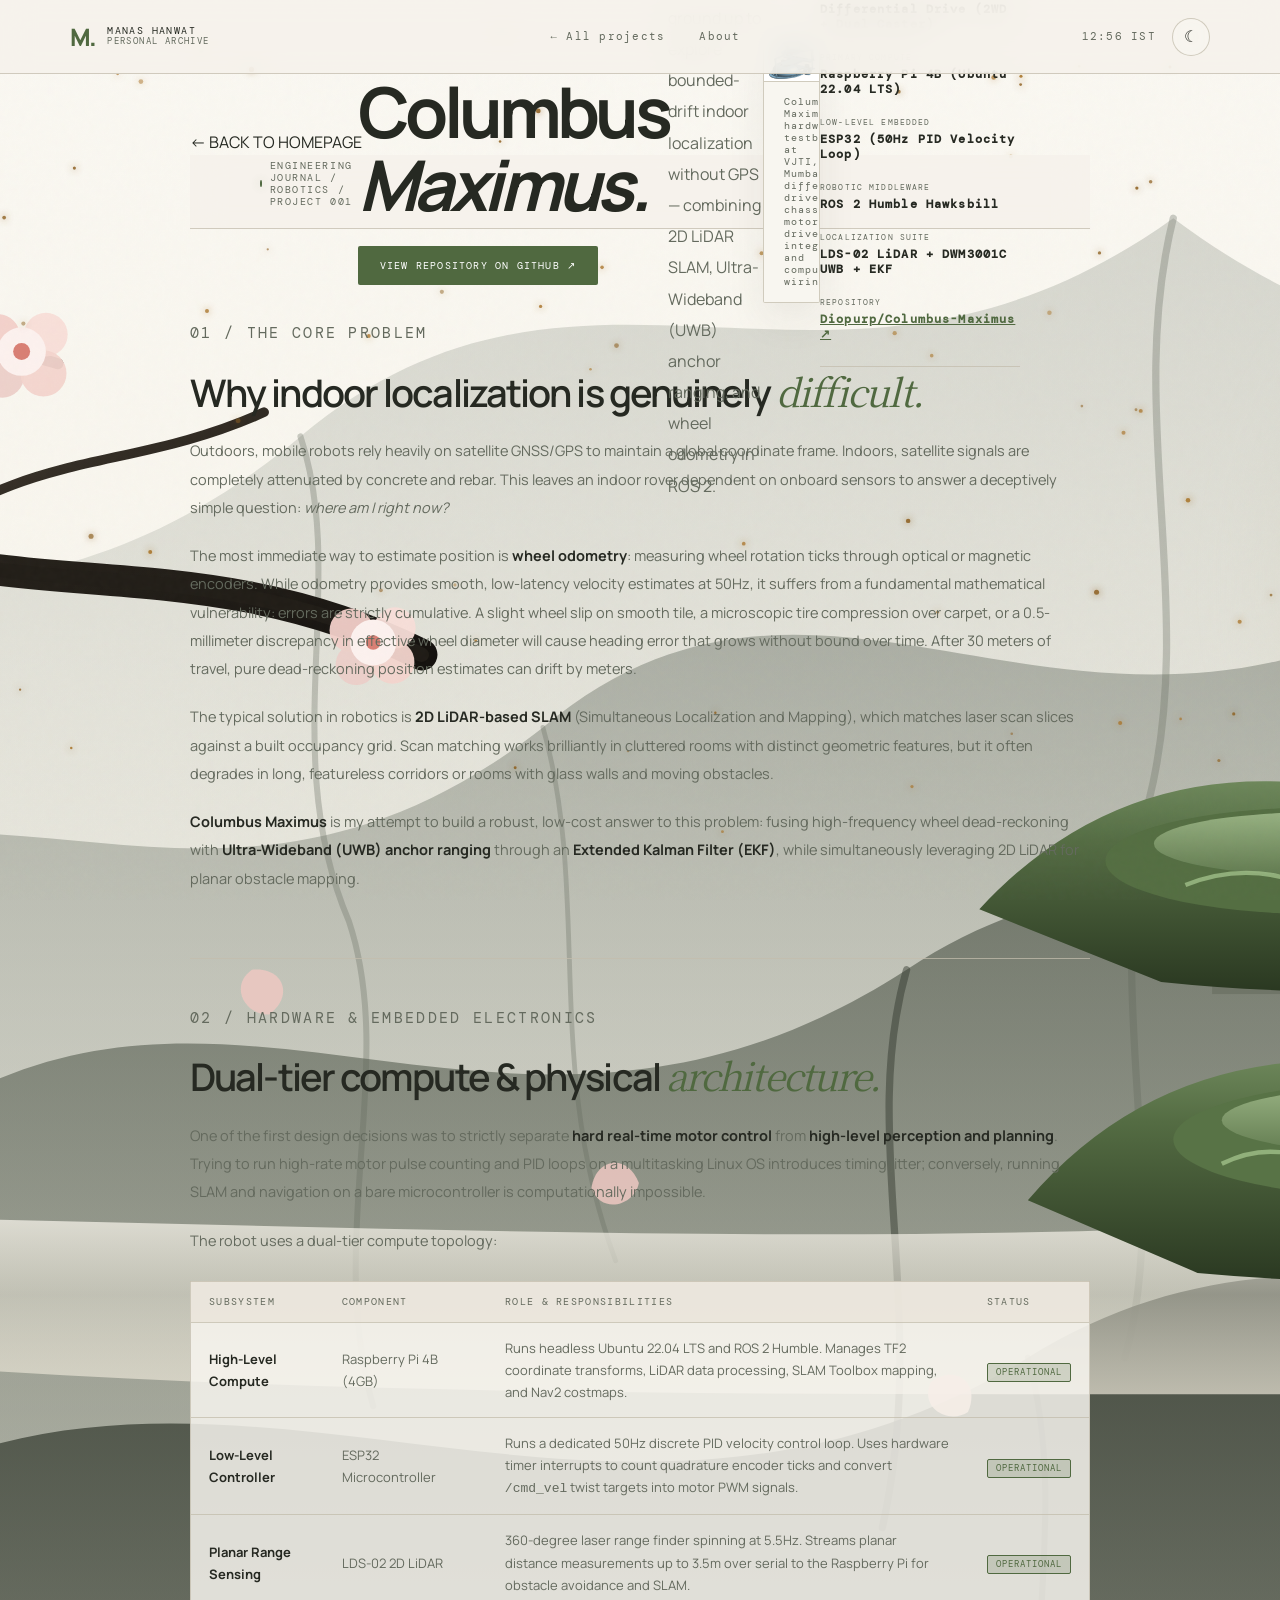
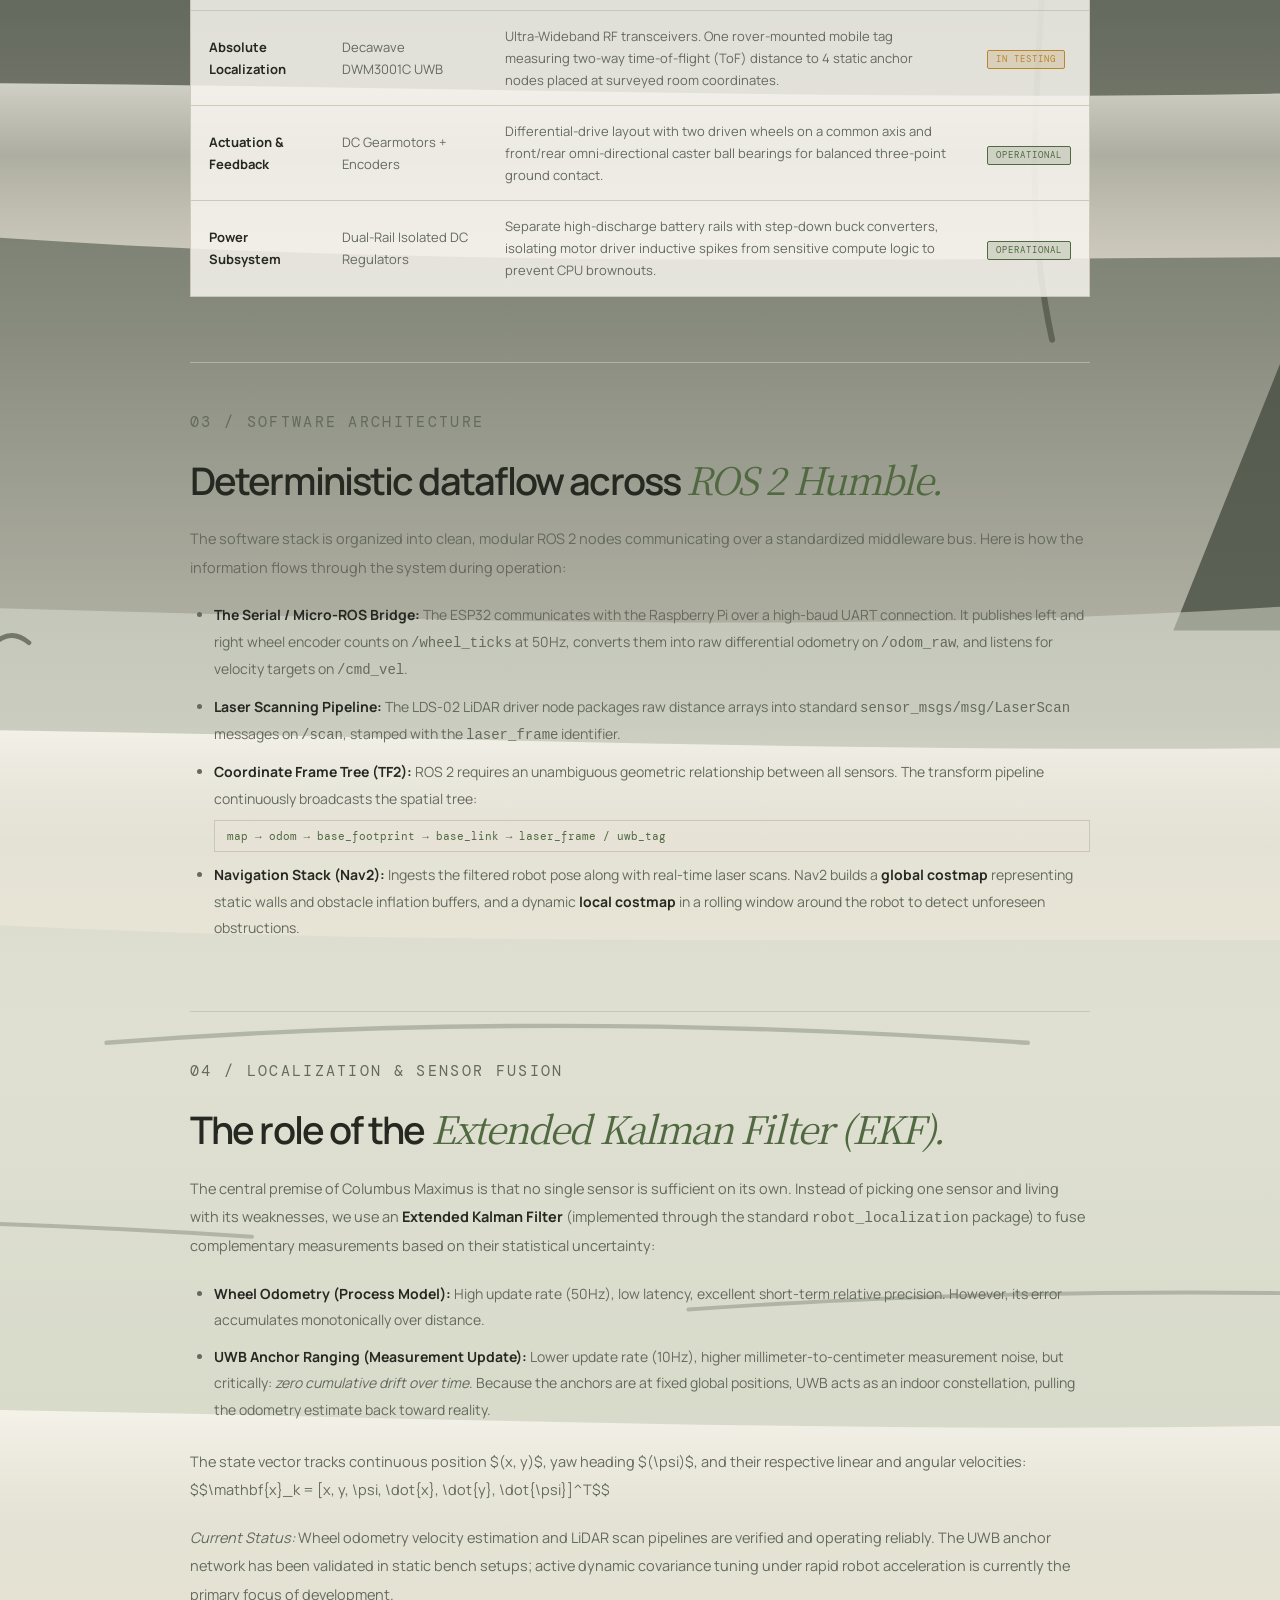
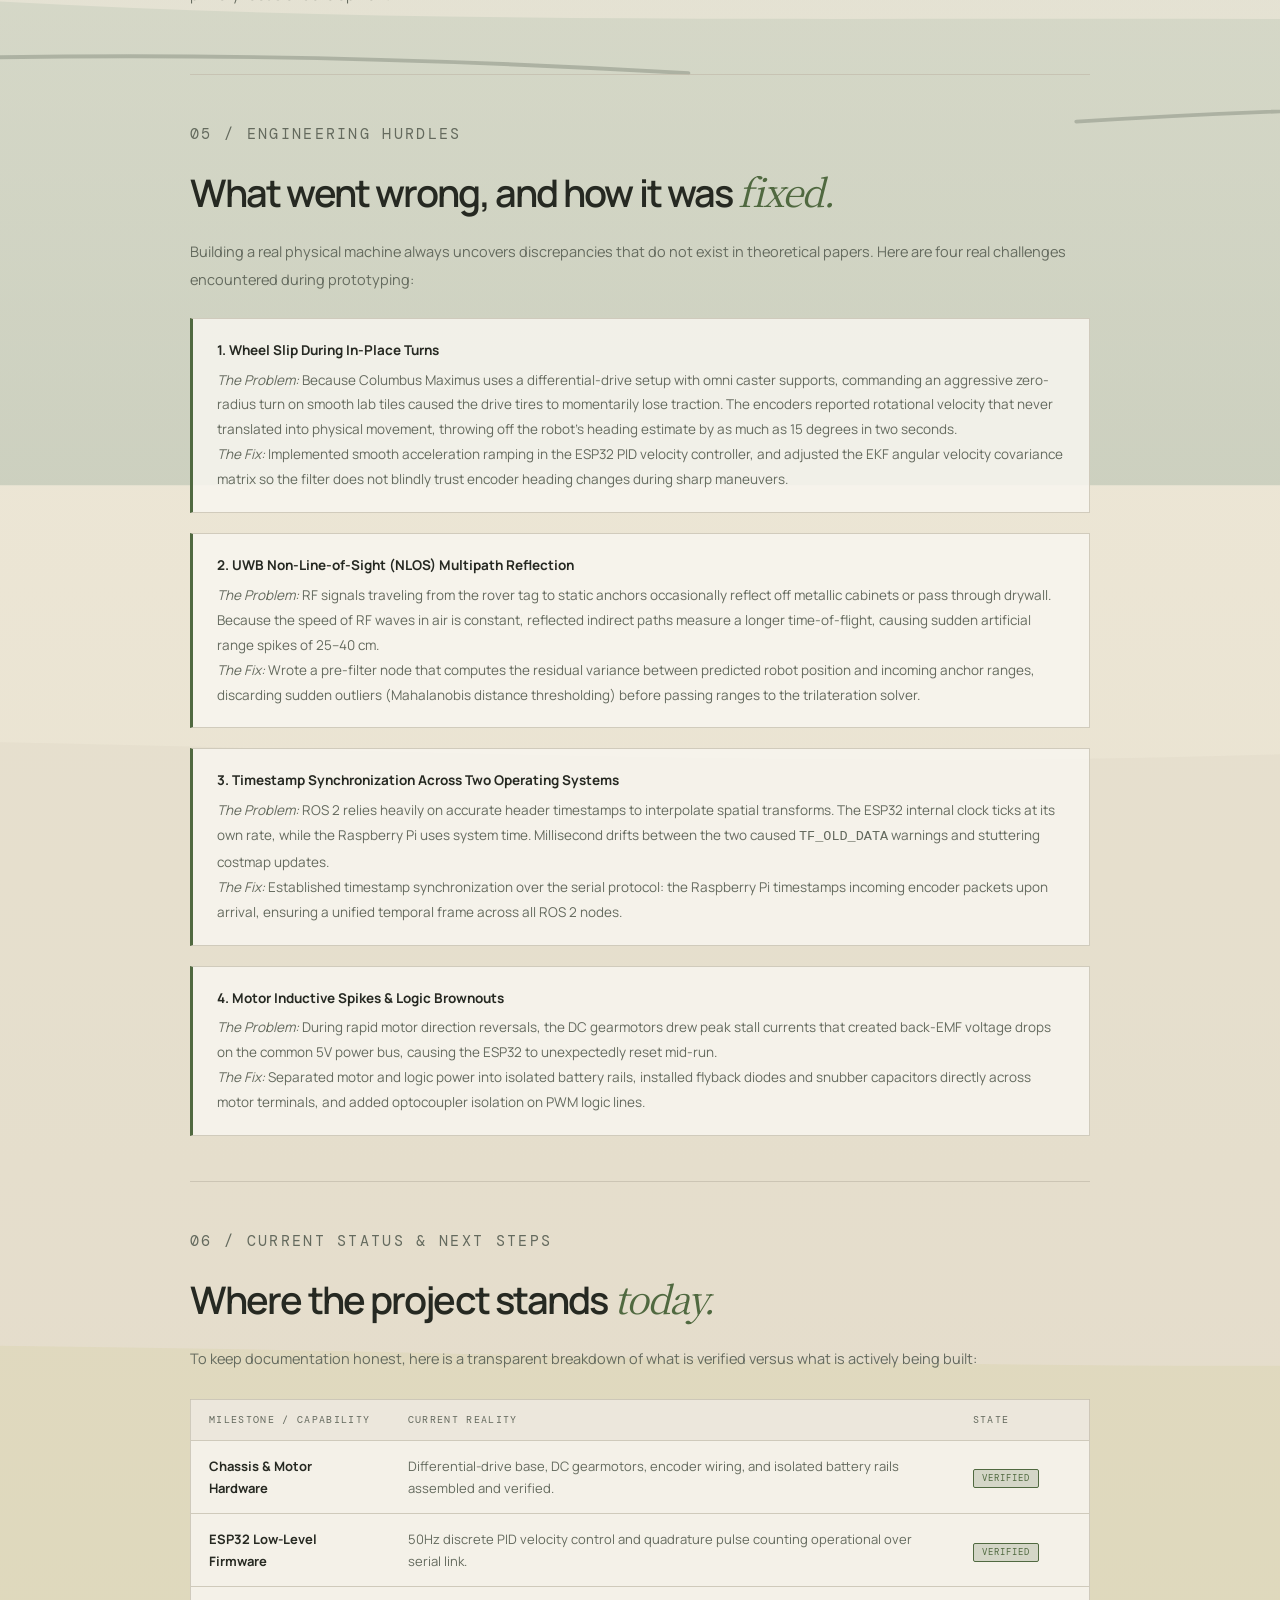
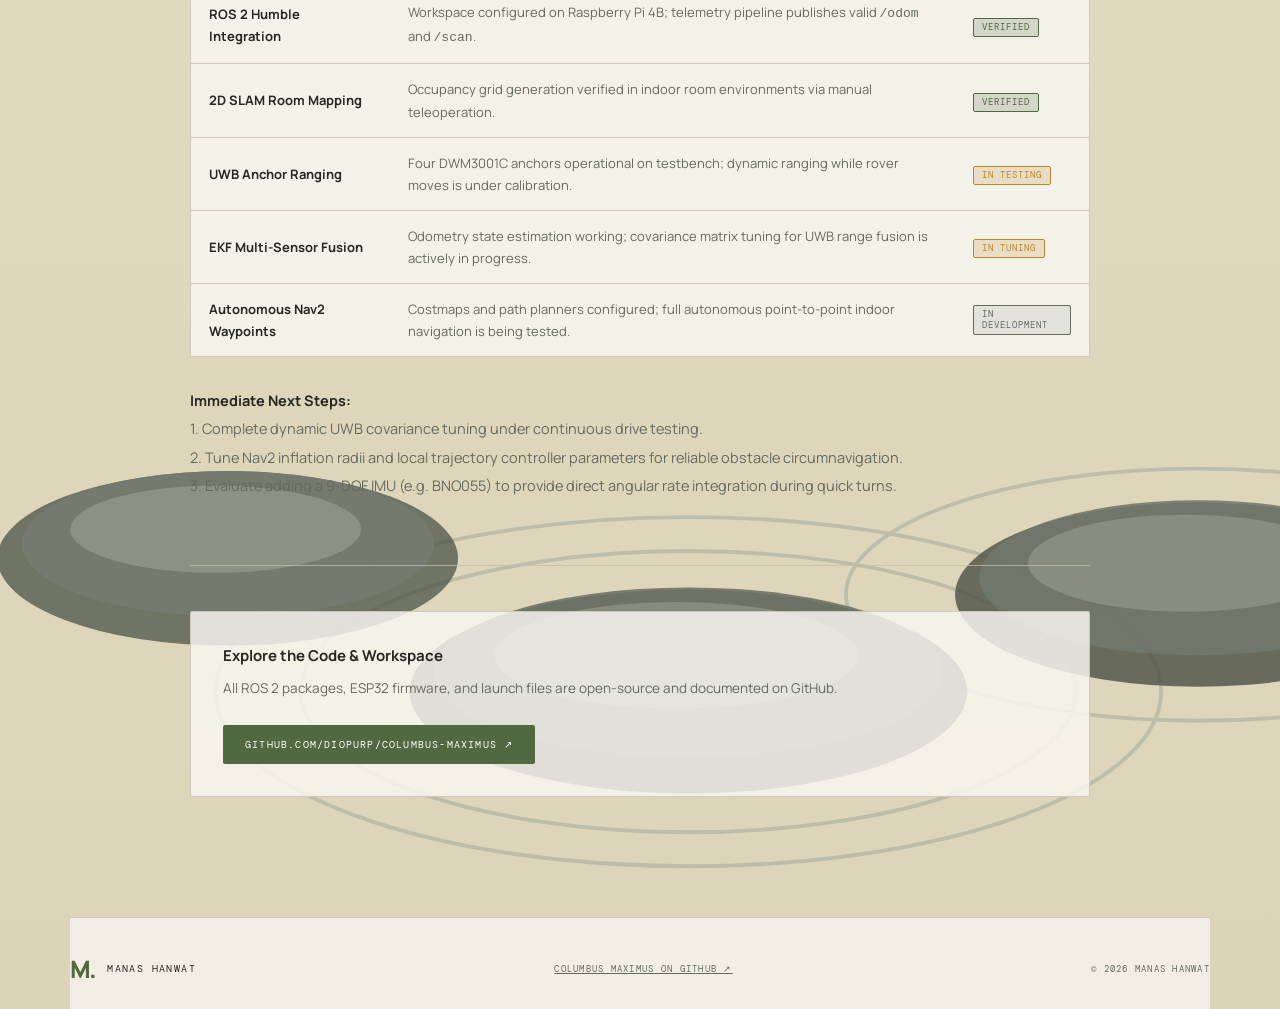
==== commit 6baeb17c: "feat: introduce moonlit Japanese theme and revamp project documentation" ====
--- a/projects/columbus.html
+++ b/projects/columbus.html
@@ -3,8 +3,8 @@
 <head>
   <meta charset="utf-8">
   <meta name="viewport" content="width=device-width, initial-scale=1">
-  <meta name="description" content="Columbus Maximus — Autonomous indoor differential-drive mobile robot. ROS 2, LiDAR SLAM, UWB localization and sensor fusion.">
-  <title>Columbus Maximus — Autonomous Indoor Mobile Robot | Manas Hanwat</title>
+  <meta name="description" content="Columbus Maximus — Autonomous indoor differential-drive mobile robot. ROS 2 Humble, 2D LiDAR SLAM, UWB localization and EKF sensor fusion.">
+  <title>Columbus Maximus — Engineering Journal | Manas Hanwat</title>
   <link rel="preconnect" href="https://fonts.googleapis.com">
   <link rel="preconnect" href="https://fonts.gstatic.com" crossorigin>
   <link href="https://fonts.googleapis.com/css2?family=DM+Mono:wght@400;500&family=Manrope:wght@400;500;600;700;800&family=Noto+Serif+JP:ital,wght@0,400;0,500;0,600;1,400&display=swap" rel="stylesheet">
@@ -39,367 +39,318 @@
     </div>
   </header>
 
-  <main class="detail wrap">
-    <a class="back" href="../index.html#projects">← BACK TO HOMEPAGE ARCHIVE</a>
-    
-    <div class="detail-header-row">
-      <div>
-        <p class="eyebrow">
-          <span class="pulse-dot"></span>
-          PROJECT 001 / AUTONOMOUS ROBOTICS
-        </p>
+  <main class="journal wrap">
+    <a class="back" href="../index.html#projects">← BACK TO HOMEPAGE</a>
+
+    <header class="journal-header">
+      <p class="eyebrow">
+        <span class="pulse-dot"></span>
+        ENGINEERING JOURNAL / ROBOTICS / PROJECT 001
+      </p>
+
+      <div class="journal-title-row">
         <h1>Columbus <em>Maximus.</em></h1>
+        <a class="button" href="https://github.com/Diopurp/Columbus-Maximus" target="_blank" rel="noopener noreferrer">
+          View Repository on GitHub ↗
+        </a>
       </div>
-      <!-- Clearly Accessible GitHub Repository Link -->
-      <a class="github-cta-btn" href="https://github.com/Diopurp/Columbus-Maximus" target="_blank" rel="noopener noreferrer" title="Open Columbus Maximus repository on GitHub">
-        <svg style="width:16px;height:16px;fill:currentColor;" viewBox="0 0 24 24"><path d="M12 0C5.37 0 0 5.37 0 12c0 5.31 3.435 9.795 8.205 11.385.6.105.825-.255.825-.57 0-.285-.015-1.23-.015-2.235-3.015.555-3.795-.735-4.035-1.41-.135-.345-.72-1.41-1.23-1.695-.42-.225-1.02-.78-.015-.795.945-.015 1.62.87 1.845 1.23 1.08 1.815 2.805 1.305 3.495.99.105-.78.42-1.305.765-1.605-2.67-.3-5.46-1.335-5.46-5.925 0-1.305.465-2.385 1.23-3.225-.12-.3-.54-1.53.12-3.18 0 0 1.005-.315 3.3 1.23.96-.27 1.98-.405 3-.405s2.04.135 3 .405c2.295-1.56 3.3-1.23 3.3-1.23.66 1.65.24 2.88.12 3.18.765.84 1.23 1.905 1.23 3.225 0 4.605-2.805 5.625-5.475 5.925.435.375.81 1.095.81 2.22 0 1.605-.015 2.895-.015 3.3 0 .315.225.69.825.57A12.02 12.02 0 0 0 24 12c0-6.63-5.37-12-12-12z"/></svg>
-        <span>GitHub Repository ↗</span>
-      </a>
-    </div>
-
-    <p class="deck">
-      An autonomous indoor differential-drive mobile robot engineered to solve GPS-denied localization and navigation through multi-sensor fusion, combining 2D LiDAR SLAM, Ultra-Wideband (UWB) ranging, and encoder odometry in ROS 2.
-    </p>
-
-    <!-- Project Visual Header: Technical CAD Engineering Blueprint -->
-    <div class="detail-schematic">
-      <img src="../assets/columbus-schematic.svg" alt="Columbus Maximus technical CAD schematic and sensor topology" loading="lazy">
-    </div>
-
-    <!-- Quick Technical Facts -->
-    <div class="facts">
-      <span>COMPUTE: <strong>Raspberry Pi 4B (Ubuntu 22.04)</strong></span>
-      <span>MIDDLEWARE: <strong>ROS 2 Humble Hawksbill</strong></span>
-      <span>LOW-LEVEL: <strong>ESP32 Microcontroller</strong></span>
-      <span>LIDAR: <strong>LDS-02 2D Scanner</strong></span>
-      <span>UWB: <strong>Decawave DWM3001C</strong></span>
-      <span>REPO: <strong><a href="https://github.com/Diopurp/Columbus-Maximus" target="_blank" rel="noopener noreferrer" style="color:var(--accent);text-decoration:underline;">Diopurp/Columbus-Maximus ↗</a></strong></span>
-      <span>STATUS: <strong>Active Testing &amp; Tuning</strong></span>
-    </div>
-
-    <!-- 01: PROJECT OVERVIEW -->
-    <section class="detail-section">
-      <p class="eyebrow">01 / PROJECT OVERVIEW</p>
-      <h2>An autonomous explorer for <em>indoor spaces.</em></h2>
-      <p>
-        Columbus Maximus is a ground-up autonomous differential-drive robot designed to navigate indoor environments where global navigation satellite systems (GNSS / GPS) are completely unavailable.
-      </p>
-      <p>
-        Indoor mobile robots face substantial localization drift when relying solely on wheel odometry due to wheel slip, floor compliance, and mechanical tolerances. Conversely, LiDAR-based scan matching (SLAM) can become degraded in featureless corridors or dynamically changing environments. Columbus Maximus addresses this by integrating complementary sensing modalities: high-rate dead reckoning via wheel encoders, 2D planar LiDAR for obstacle awareness and geometric mapping, and fixed Ultra-Wideband (UWB) anchor nodes for global absolute ranging.
-      </p>
-    </section>
-
-    <!-- 02: MOTIVATION & OBJECTIVES -->
-    <section class="detail-section">
-      <p class="eyebrow">02 / MOTIVATION & OBJECTIVES</p>
-      <h2>Why build from <em>first principles?</em></h2>
-      <p>
-        Commercial autonomous mobile robots often rely on expensive industrial LiDARs or proprietary black-box localization packages. The core objective of Columbus Maximus is pedagogical and technical rigor: constructing an open, robust, and cost-effective autonomous system from the bare chassis up, understanding every mathematical transform, state estimation filter, and communication layer.
-      </p>
-      <div class="trouble-list">
-        <div class="trouble-item">
-          <strong>1. Bounded Drift Localization</strong>
-          <p>Eliminate unbounded cumulative position drift in indoor environments through an Extended Kalman Filter (EKF) combining high-rate local odometry with absolute UWB anchor coordinates.</p>
-        </div>
-        <div class="trouble-item">
-          <strong>2. Modular Dual-Tier Architecture</strong>
-          <p>Decouple real-time deterministic motor control and sensor acquisition (running on bare-metal / RTOS ESP32) from high-level perception, SLAM, and path planning (running in Linux ROS 2).</p>
-        </div>
-        <div class="trouble-item">
-          <strong>3. Reproducible Navigation Stack</strong>
-          <p>Deploy the ROS 2 Nav2 framework to achieve autonomous point-to-point waypoint navigation, costmap-based obstacle avoidance, and deterministic recovery behaviors.</p>
+
+      <p class="journal-deck">
+        A custom differential-drive mobile robot built from the ground up to explore bounded-drift indoor localization without GPS — combining 2D LiDAR SLAM, Ultra-Wideband (UWB) anchor ranging, and wheel odometry in ROS 2.
+      </p>
+
+      <!-- Real Prototype Photograph -->
+      <figure class="project-hero-figure">
+        <img src="../assets/columbus-maximus.jpeg" alt="Columbus Maximus autonomous indoor mobile robot bench prototype">
+        <figcaption>
+          Columbus Maximus hardware testbench at VJTI, Mumbai: differential-drive chassis, motor driver integration, and compute wiring.
+        </figcaption>
+      </figure>
+
+      <!-- Clean Architectural Facts -->
+      <div class="journal-facts">
+        <div class="journal-fact-item">
+          <small>PLATFORM ARCHITECTURE</small>
+          <strong>Differential Drive (2WD + Dual Caster)</strong>
+        </div>
+        <div class="journal-fact-item">
+          <small>PRIMARY COMPUTE</small>
+          <strong>Raspberry Pi 4B (Ubuntu 22.04 LTS)</strong>
+        </div>
+        <div class="journal-fact-item">
+          <small>LOW-LEVEL EMBEDDED</small>
+          <strong>ESP32 (50Hz PID Velocity Loop)</strong>
+        </div>
+        <div class="journal-fact-item">
+          <small>ROBOTIC MIDDLEWARE</small>
+          <strong>ROS 2 Humble Hawksbill</strong>
+        </div>
+        <div class="journal-fact-item">
+          <small>LOCALIZATION SUITE</small>
+          <strong>LDS-02 LiDAR + DWM3001C UWB + EKF</strong>
+        </div>
+        <div class="journal-fact-item">
+          <small>REPOSITORY</small>
+          <strong><a href="https://github.com/Diopurp/Columbus-Maximus" target="_blank" rel="noopener noreferrer" style="color:var(--accent);text-decoration:underline;">Diopurp/Columbus-Maximus ↗</a></strong>
         </div>
       </div>
-    </section>
-
-    <!-- 03: SYSTEM ARCHITECTURE -->
-    <section class="detail-section">
-      <p class="eyebrow">03 / SYSTEM ARCHITECTURE</p>
-      <h2>Multi-sensor data flow & <em>pose estimation.</em></h2>
-      <p>
-        The system implements a tiered architecture. Sensor data from high-frequency wheel encoders and UWB transceivers are pre-processed and fed into an Extended Kalman Filter (via the <code>robot_localization</code> package), while the 2D LiDAR simultaneously publishes planar scans for obstacle costmaps and 2D occupancy grid generation.
-      </p>
-
-      <div class="architecture-box">
-        <div class="node-grid">
-          <div class="node-box">
-            <strong>Wheel Encoders</strong>
-            <small>High Rate (50Hz) · ESP32</small>
-          </div>
-          <div class="node-box">
-            <strong>DWM3001C UWB</strong>
-            <small>Absolute Ranging (10Hz)</small>
-          </div>
-          <div class="node-box">
-            <strong>LDS-02 2D LiDAR</strong>
-            <small>Planar Scans (5.5Hz)</small>
-          </div>
-        </div>
-
-        <div class="flow-down">↓　　　　↓　　　　↓</div>
-
-        <div class="fusion-box">
-          <strong>EXTENDED KALMAN FILTER (EKF) FUSION</strong>
-          <small>Fuses high-rate dead reckoning with bounded absolute ranges</small>
-        </div>
-
-        <div class="flow-down">↓</div>
-
-        <div class="node-grid outputs-grid">
-          <div class="node-box">
-            <strong>Filtered Pose /odom → base_link</strong>
-            <small>Fused State &amp; Covariance Matrix</small>
-          </div>
-          <div class="node-box">
-            <strong>ROS 2 Nav2 Navigation Stack</strong>
-            <small>Global/Local Costmaps &amp; Path Tracking</small>
-          </div>
+    </header>
+
+    <!-- SECTION 1: THE CORE PROBLEM -->
+    <section class="journal-section">
+      <p class="eyebrow">01 / THE CORE PROBLEM</p>
+      <h2>Why indoor localization is genuinely <em>difficult.</em></h2>
+      <p>
+        Outdoors, mobile robots rely heavily on satellite GNSS/GPS to maintain a global coordinate frame. Indoors, satellite signals are completely attenuated by concrete and rebar. This leaves an indoor rover dependent on onboard sensors to answer a deceptively simple question: <em>where am I right now?</em>
+      </p>
+      <p>
+        The most immediate way to estimate position is <strong>wheel odometry</strong>: measuring wheel rotation ticks through optical or magnetic encoders. While odometry provides smooth, low-latency velocity estimates at 50Hz, it suffers from a fundamental mathematical vulnerability: errors are strictly cumulative. A slight wheel slip on smooth tile, a microscopic tire compression over carpet, or a 0.5-millimeter discrepancy in effective wheel diameter will cause heading error that grows without bound over time. After 30 meters of travel, pure dead-reckoning position estimates can drift by meters.
+      </p>
+      <p>
+        The typical solution in robotics is <strong>2D LiDAR-based SLAM</strong> (Simultaneous Localization and Mapping), which matches laser scan slices against a built occupancy grid. Scan matching works brilliantly in cluttered rooms with distinct geometric features, but it often degrades in long, featureless corridors or rooms with glass walls and moving obstacles.
+      </p>
+      <p>
+        <strong>Columbus Maximus</strong> is my attempt to build a robust, low-cost answer to this problem: fusing high-frequency wheel dead-reckoning with <strong>Ultra-Wideband (UWB) anchor ranging</strong> through an <strong>Extended Kalman Filter (EKF)</strong>, while simultaneously leveraging 2D LiDAR for planar obstacle mapping.
+      </p>
+    </section>
+
+    <!-- SECTION 2: HARDWARE & PHYSICAL DESIGN -->
+    <section class="journal-section">
+      <p class="eyebrow">02 / HARDWARE & EMBEDDED ELECTRONICS</p>
+      <h2>Dual-tier compute & physical <em>architecture.</em></h2>
+      <p>
+        One of the first design decisions was to strictly separate <strong>hard real-time motor control</strong> from <strong>high-level perception and planning</strong>. Trying to run high-rate motor pulse counting and PID loops on a multitasking Linux OS introduces timing jitter; conversely, running SLAM and navigation on a bare microcontroller is computationally impossible.
+      </p>
+      <p>
+        The robot uses a dual-tier compute topology:
+      </p>
+
+      <table class="journal-table">
+        <thead>
+          <tr>
+            <th>Subsystem</th>
+            <th>Component</th>
+            <th>Role &amp; Responsibilities</th>
+            <th>Status</th>
+          </tr>
+        </thead>
+        <tbody>
+          <tr>
+            <td><strong>High-Level Compute</strong></td>
+            <td>Raspberry Pi 4B (4GB)</td>
+            <td>Runs headless Ubuntu 22.04 LTS and ROS 2 Humble. Manages TF2 coordinate transforms, LiDAR data processing, SLAM Toolbox mapping, and Nav2 costmaps.</td>
+            <td><span class="status-pill status-verified">Operational</span></td>
+          </tr>
+          <tr>
+            <td><strong>Low-Level Controller</strong></td>
+            <td>ESP32 Microcontroller</td>
+            <td>Runs a dedicated 50Hz discrete PID velocity control loop. Uses hardware timer interrupts to count quadrature encoder ticks and convert <code>/cmd_vel</code> twist targets into motor PWM signals.</td>
+            <td><span class="status-pill status-verified">Operational</span></td>
+          </tr>
+          <tr>
+            <td><strong>Planar Range Sensing</strong></td>
+            <td>LDS-02 2D LiDAR</td>
+            <td>360-degree laser range finder spinning at 5.5Hz. Streams planar distance measurements up to 3.5m over serial to the Raspberry Pi for obstacle avoidance and SLAM.</td>
+            <td><span class="status-pill status-verified">Operational</span></td>
+          </tr>
+          <tr>
+            <td><strong>Absolute Localization</strong></td>
+            <td>Decawave DWM3001C UWB</td>
+            <td>Ultra-Wideband RF transceivers. One rover-mounted mobile tag measuring two-way time-of-flight (ToF) distance to 4 static anchor nodes placed at surveyed room coordinates.</td>
+            <td><span class="status-pill status-testing">In Testing</span></td>
+          </tr>
+          <tr>
+            <td><strong>Actuation &amp; Feedback</strong></td>
+            <td>DC Gearmotors + Encoders</td>
+            <td>Differential-drive layout with two driven wheels on a common axis and front/rear omni-directional caster ball bearings for balanced three-point ground contact.</td>
+            <td><span class="status-pill status-verified">Operational</span></td>
+          </tr>
+          <tr>
+            <td><strong>Power Subsystem</strong></td>
+            <td>Dual-Rail Isolated DC Regulators</td>
+            <td>Separate high-discharge battery rails with step-down buck converters, isolating motor driver inductive spikes from sensitive compute logic to prevent CPU brownouts.</td>
+            <td><span class="status-pill status-verified">Operational</span></td>
+          </tr>
+        </tbody>
+      </table>
+    </section>
+
+    <!-- SECTION 3: SOFTWARE ARCHITECTURE & ROS 2 -->
+    <section class="journal-section">
+      <p class="eyebrow">03 / SOFTWARE ARCHITECTURE</p>
+      <h2>Deterministic dataflow across <em>ROS 2 Humble.</em></h2>
+      <p>
+        The software stack is organized into clean, modular ROS 2 nodes communicating over a standardized middleware bus. Here is how the information flows through the system during operation:
+      </p>
+      <ul>
+        <li>
+          <strong>The Serial / Micro-ROS Bridge:</strong> The ESP32 communicates with the Raspberry Pi over a high-baud UART connection. It publishes left and right wheel encoder counts on <code>/wheel_ticks</code> at 50Hz, converts them into raw differential odometry on <code>/odom_raw</code>, and listens for velocity targets on <code>/cmd_vel</code>.
+        </li>
+        <li>
+          <strong>Laser Scanning Pipeline:</strong> The LDS-02 LiDAR driver node packages raw distance arrays into standard <code>sensor_msgs/msg/LaserScan</code> messages on <code>/scan</code>, stamped with the <code>laser_frame</code> identifier.
+        </li>
+        <li>
+          <strong>Coordinate Frame Tree (TF2):</strong> ROS 2 requires an unambiguous geometric relationship between all sensors. The transform pipeline continuously broadcasts the spatial tree:
+          <br>
+          <code style="font: 11px var(--mono); color: var(--accent); display: block; margin: 8px 0; padding: 8px 12px; background: var(--panel); border: 1px solid var(--line);">
+            map → odom → base_footprint → base_link → laser_frame / uwb_tag
+          </code>
+        </li>
+        <li>
+          <strong>Navigation Stack (Nav2):</strong> Ingests the filtered robot pose along with real-time laser scans. Nav2 builds a <strong>global costmap</strong> representing static walls and obstacle inflation buffers, and a dynamic <strong>local costmap</strong> in a rolling window around the robot to detect unforeseen obstructions.
+        </li>
+      </ul>
+    </section>
+
+    <!-- SECTION 4: LOCALIZATION & SENSOR FUSION -->
+    <section class="journal-section">
+      <p class="eyebrow">04 / LOCALIZATION & SENSOR FUSION</p>
+      <h2>The role of the <em>Extended Kalman Filter (EKF).</em></h2>
+      <p>
+        The central premise of Columbus Maximus is that no single sensor is sufficient on its own. Instead of picking one sensor and living with its weaknesses, we use an <strong>Extended Kalman Filter</strong> (implemented through the standard <code>robot_localization</code> package) to fuse complementary measurements based on their statistical uncertainty:
+      </p>
+      <ul>
+        <li>
+          <strong>Wheel Odometry (Process Model):</strong> High update rate (50Hz), low latency, excellent short-term relative precision. However, its error accumulates monotonically over distance.
+        </li>
+        <li>
+          <strong>UWB Anchor Ranging (Measurement Update):</strong> Lower update rate (10Hz), higher millimeter-to-centimeter measurement noise, but critically: <em>zero cumulative drift over time</em>. Because the anchors are at fixed global positions, UWB acts as an indoor constellation, pulling the odometry estimate back toward reality.
+        </li>
+      </ul>
+      <p>
+        The state vector tracks continuous position $(x, y)$, yaw heading $(\psi)$, and their respective linear and angular velocities:
+        $$\mathbf{x}_k = [x, y, \psi, \dot{x}, \dot{y}, \dot{\psi}]^T$$
+      </p>
+      <p>
+        <em>Current Status:</em> Wheel odometry velocity estimation and LiDAR scan pipelines are verified and operating reliably. The UWB anchor network has been validated in static bench setups; active dynamic covariance tuning under rapid robot acceleration is currently the primary focus of development.
+      </p>
+    </section>
+
+    <!-- SECTION 5: REAL ENGINEERING CHALLENGES -->
+    <section class="journal-section">
+      <p class="eyebrow">05 / ENGINEERING HURDLES</p>
+      <h2>What went wrong, and how it was <em>fixed.</em></h2>
+      <p>
+        Building a real physical machine always uncovers discrepancies that do not exist in theoretical papers. Here are four real challenges encountered during prototyping:
+      </p>
+
+      <div style="display: grid; gap: 20px; margin-top: 24px;">
+        <div style="padding: 20px 24px; background: var(--paper); border: 1px solid var(--line); border-left: 3px solid var(--accent);">
+          <strong style="display: block; font-size: 13.5px; margin-bottom: 6px; color: var(--text);">1. Wheel Slip During In-Place Turns</strong>
+          <p style="font-size: 13.5px; line-height: 1.85; color: var(--muted); margin: 0;">
+            <em>The Problem:</em> Because Columbus Maximus uses a differential-drive setup with omni caster supports, commanding an aggressive zero-radius turn on smooth lab tiles caused the drive tires to momentarily lose traction. The encoders reported rotational velocity that never translated into physical movement, throwing off the robot's heading estimate by as much as 15 degrees in two seconds.
+            <br>
+            <em>The Fix:</em> Implemented smooth acceleration ramping in the ESP32 PID velocity controller, and adjusted the EKF angular velocity covariance matrix so the filter does not blindly trust encoder heading changes during sharp maneuvers.
+          </p>
+        </div>
+
+        <div style="padding: 20px 24px; background: var(--paper); border: 1px solid var(--line); border-left: 3px solid var(--accent);">
+          <strong style="display: block; font-size: 13.5px; margin-bottom: 6px; color: var(--text);">2. UWB Non-Line-of-Sight (NLOS) Multipath Reflection</strong>
+          <p style="font-size: 13.5px; line-height: 1.85; color: var(--muted); margin: 0;">
+            <em>The Problem:</em> RF signals traveling from the rover tag to static anchors occasionally reflect off metallic cabinets or pass through drywall. Because the speed of RF waves in air is constant, reflected indirect paths measure a longer time-of-flight, causing sudden artificial range spikes of 25–40 cm.
+            <br>
+            <em>The Fix:</em> Wrote a pre-filter node that computes the residual variance between predicted robot position and incoming anchor ranges, discarding sudden outliers (Mahalanobis distance thresholding) before passing ranges to the trilateration solver.
+          </p>
+        </div>
+
+        <div style="padding: 20px 24px; background: var(--paper); border: 1px solid var(--line); border-left: 3px solid var(--accent);">
+          <strong style="display: block; font-size: 13.5px; margin-bottom: 6px; color: var(--text);">3. Timestamp Synchronization Across Two Operating Systems</strong>
+          <p style="font-size: 13.5px; line-height: 1.85; color: var(--muted); margin: 0;">
+            <em>The Problem:</em> ROS 2 relies heavily on accurate header timestamps to interpolate spatial transforms. The ESP32 internal clock ticks at its own rate, while the Raspberry Pi uses system time. Millisecond drifts between the two caused <code>TF_OLD_DATA</code> warnings and stuttering costmap updates.
+            <br>
+            <em>The Fix:</em> Established timestamp synchronization over the serial protocol: the Raspberry Pi timestamps incoming encoder packets upon arrival, ensuring a unified temporal frame across all ROS 2 nodes.
+          </p>
+        </div>
+
+        <div style="padding: 20px 24px; background: var(--paper); border: 1px solid var(--line); border-left: 3px solid var(--accent);">
+          <strong style="display: block; font-size: 13.5px; margin-bottom: 6px; color: var(--text);">4. Motor Inductive Spikes &amp; Logic Brownouts</strong>
+          <p style="font-size: 13.5px; line-height: 1.85; color: var(--muted); margin: 0;">
+            <em>The Problem:</em> During rapid motor direction reversals, the DC gearmotors drew peak stall currents that created back-EMF voltage drops on the common 5V power bus, causing the ESP32 to unexpectedly reset mid-run.
+            <br>
+            <em>The Fix:</em> Separated motor and logic power into isolated battery rails, installed flyback diodes and snubber capacitors directly across motor terminals, and added optocoupler isolation on PWM logic lines.
+          </p>
         </div>
       </div>
-      <p class="note" style="font: 9.5px var(--mono); color: var(--muted); margin-top: 10px;">
-        * The diagram reflects the system dataflow implemented in the workspace. All nodes communicate across standardized ROS 2 topics and TF2 frames.
-      </p>
-    </section>
-
-    <!-- 04: HARDWARE COMPONENTS -->
-    <section class="detail-section">
-      <p class="eyebrow">04 / HARDWARE COMPONENTS</p>
-      <h2>Physical components & <em>embedded electronics.</em></h2>
-      <p>
-        Each component was chosen to strike a pragmatic balance between low power consumption, cost, and raw computational capability.
-      </p>
-
-      <div class="specs-grid">
-        <article class="spec-card">
-          <span class="badge-tag badge-operational">OPERATIONAL</span>
-          <small>PRIMARY COMPUTE</small>
-          <b>Raspberry Pi 4B (4GB)</b>
-          <p>Runs headless Ubuntu 22.04 LTS and the ROS 2 Humble middleware. Handles high-level perception, transforms, SLAM, and Nav2 costmap processing.</p>
-        </article>
-
-        <article class="spec-card">
-          <span class="badge-tag badge-operational">OPERATIONAL</span>
-          <small>LOW-LEVEL CONTROLLER</small>
-          <b>ESP32 Microcontroller</b>
-          <p>Dual-core 240MHz microcontroller. Dedicated to quadrature encoder pulse counting, hardware timer interrupts, closed-loop PID velocity control, and serial telemetry bridge.</p>
-        </article>
-
-        <article class="spec-card">
-          <span class="badge-tag badge-operational">OPERATIONAL</span>
-          <small>2D RANGE SENSING</small>
-          <b>LDS-02 360° LiDAR</b>
-          <p>2D planar laser distance sensor. 360-degree field of view, 5.5 Hz rotation frequency, measuring distances up to 3.5 meters for obstacle avoidance and SLAM mapping.</p>
-        </article>
-
-        <article class="spec-card">
-          <span class="badge-tag badge-testing">TESTING / TUNING</span>
-          <small>ABSOLUTE LOCALIZATION</small>
-          <b>Decawave DWM3001C UWB</b>
-          <p>Ultra-Wideband RF transceivers. 1 rover-mounted tag node measuring time-of-flight (ToF) distance to 3–4 static anchors placed at measured room coordinates.</p>
-        </article>
-
-        <article class="spec-card">
-          <span class="badge-tag badge-operational">OPERATIONAL</span>
-          <small>DRIVE &amp; ACTUATION</small>
-          <b>DC Motors + Quadrature Encoders</b>
-          <p>Differential-drive chassis powered by metal gearmotors with optical/magnetic encoder feedback for precise angular velocity and wheel travel measurement.</p>
-        </article>
-
-        <article class="spec-card">
-          <span class="badge-tag badge-operational">OPERATIONAL</span>
-          <small>POWER DISTRIBUTION</small>
-          <b>Isolated Dual-Rail Battery Subsystem</b>
-          <p>Dedicated high-discharge lithium battery packs with step-down buck converters, separating high-current motor drivers from sensitive compute logic to eliminate voltage sags.</p>
-        </article>
-      </div>
-    </section>
-
-    <!-- 05: SOFTWARE ARCHITECTURE -->
-    <section class="detail-section">
-      <p class="eyebrow">05 / SOFTWARE ARCHITECTURE</p>
-      <h2>Deterministic communications & <em>node topology.</em></h2>
-      <p>
-        The software stack is organized into modular ROS 2 nodes, adhering strictly to standard message conventions:
-      </p>
-      <div class="trouble-list">
-        <div class="trouble-item">
-          <strong>ESP32 Micro-ROS / Serial Driver Node</strong>
-          <p>Publishes <code>/wheel_ticks</code> and raw odometry messages at 50 Hz. Subscribes to <code>/cmd_vel</code> twist commands and converts linear/angular velocity targets into left/right wheel PWM signals via discrete PID control.</p>
-        </div>
-        <div class="trouble-item">
-          <strong>LiDAR Driver Node</strong>
-          <p>Publishes standard <code>sensor_msgs/msg/LaserScan</code> on topic <code>/scan</code> with correct timestamp synchronization and frame transform ID (<code>laser_frame</code>).</p>
-        </div>
-        <div class="trouble-item">
-          <strong>UWB Ranging &amp; Trilateration Node</strong>
-          <p>Interrogates fixed anchor nodes using two-way ranging (TWR). Publishes individual range measurements and converts multi-anchor distances into bounded coordinates via non-linear least-squares trilateration.</p>
-        </div>
-        <div class="trouble-item">
-          <strong>TF2 Transform Pipeline</strong>
-          <p>Maintains dynamic and static coordinate tree: <code>map</code> → <code>odom</code> → <code>base_footprint</code> → <code>base_link</code> → <code>laser_frame</code>.</p>
-        </div>
-      </div>
-    </section>
-
-    <!-- 06: LOCALIZATION METHODOLOGY -->
-    <section class="detail-section">
-      <p class="eyebrow">06 / LOCALIZATION METHODOLOGY</p>
-      <h2>Sensor fusion: balancing <em>drift and accuracy.</em></h2>
-      <p>
-        Differential-drive wheel odometry provides extremely smooth, low-latency relative motion estimates at 50Hz, but suffers from cumulative dead-reckoning error caused by wheel slippage, carpet compliance, and unequal wheel diameters.
-      </p>
-      <p>
-        To arrest drift, UWB anchors deliver global range measurements that do not accumulate error over time, though they exhibit millimeter-to-centimeter variance and susceptibility to indoor multipath reflections.
-      </p>
-      <p>
-        An Extended Kalman Filter (EKF) is configured via the <code>robot_localization</code> package. The state vector tracks position $(x, y, z)$, orientation $(\phi, \theta, \psi)$, and linear/angular velocities. The process model uses odometry while the measurement update ingests absolute UWB trilateration estimates with tuned covariance matrices:
-      </p>
-      <div class="trouble-item">
-        <strong>Current Implementation Status</strong>
-        <p>Wheel odometry state estimation is fully operational and calibrated. UWB anchor ranging is functional in static line-of-sight testbench conditions; real-time dynamic covariance tuning under active rover movement is currently undergoing active testing.</p>
-      </div>
-    </section>
-
-    <!-- 07: MAPPING & NAVIGATION -->
-    <section class="detail-section">
-      <p class="eyebrow">07 / MAPPING & NAVIGATION</p>
-      <h2>Cartography & <em>Nav2 stack integration.</em></h2>
-      <p>
-        For environment mapping, 2D planar LiDAR scans and wheel odometry are ingested by <strong>SLAM Toolbox</strong> in synchronous mapping mode to generate high-resolution 2D occupancy grid maps (<code>nav_msgs/msg/OccupancyGrid</code>).
-      </p>
-      <p>
-        Once a map is generated, the <strong>ROS 2 Nav2</strong> stack manages autonomous path planning:
-      </p>
-      <ul style="color: var(--muted); font-size: 13.5px; line-height: 1.95; padding-left: 20px;">
-        <li><strong>Global Costmap:</strong> Incorporates static occupancy layers and inflated obstacle safety zones.</li>
-        <li><strong>Local Costmap:</strong> Real-time rolling window updated with active LiDAR scans to detect unexpected or dynamic obstacles.</li>
-        <li><strong>Trajectory Controllers:</strong> Evaluating Regulated Pure Pursuit and DWB local planners for smooth differential-drive path tracking.</li>
-      </ul>
-      <p>
-        <em>Current Status:</em> 2D SLAM mapping has been verified in structured indoor room tests via manual teleoperation. Autonomous waypoint tracking with Nav2 costmaps is currently in active development.
-      </p>
-    </section>
-
-    <!-- 08: DEVELOPMENT PROGRESS & HONEST LOG -->
-    <section class="detail-section">
-      <p class="eyebrow">08 / DEVELOPMENT PROGRESS</p>
-      <h2>Iterative engineering <em>milestones.</em></h2>
-      <p>
-        An honest account of verified builds versus systems undergoing calibration:
-      </p>
-
-      <ul class="dev-log">
-        <li>
-          <b>01</b>
-          <div>
-            <strong>Base Chassis Kinematics &amp; Motor Driver</strong>
-            <p>Designed differential-drive mechanical layout, mounted DC gearmotors with optical encoders, and wrote ESP32 PID velocity loop with serial telemetry.</p>
-          </div>
-          <small class="badge-tag badge-operational">VERIFIED</small>
-        </li>
-        <li>
-          <b>02</b>
-          <div>
-            <strong>ROS 2 Workspace &amp; Compute Integration</strong>
-            <p>Configured headless Ubuntu 22.04 LTS on Raspberry Pi 4B, deployed ROS 2 Humble Hawksbill, and established bi-directional serial bridge for <code>/cmd_vel</code> and <code>/odom_raw</code>.</p>
-          </div>
-          <small class="badge-tag badge-operational">VERIFIED</small>
-        </li>
-        <li>
-          <b>03</b>
-          <div>
-            <strong>LiDAR Pipeline &amp; 2D SLAM Mapping</strong>
-            <p>Integrated LDS-02 2D LiDAR, verified coordinate frame transforms (<code>laser_frame</code>), and successfully generated preliminary room occupancy maps with SLAM Toolbox.</p>
-          </div>
-          <small class="badge-tag badge-operational">VERIFIED</small>
-        </li>
-        <li>
-          <b>04</b>
-          <div>
-            <strong>UWB Anchor Network &amp; Ranging Benchmarks</strong>
-            <p>Flashed DWM3001C modules, deployed 4 static anchors, and verified two-way ranging (TWR) distance measurements on static test stands.</p>
-          </div>
-          <small class="badge-tag badge-testing">IN TESTING</small>
-        </li>
-        <li>
-          <b>05</b>
-          <div>
-            <strong>EKF Multi-Sensor Fusion Tuning</strong>
-            <p>Configuring <code>robot_localization</code> node to fuse wheel odometry velocities with UWB trilateration position estimates; tuning measurement covariance matrices to reject multipath noise.</p>
-          </div>
-          <small class="badge-tag badge-testing">IN TUNING</small>
-        </li>
-        <li>
-          <b>06</b>
-          <div>
-            <strong>Autonomous Nav2 Waypoint Navigation</strong>
-            <p>Tuning inflation radius parameters, global Dijkstra/NavFn planner, and local controller for reliable autonomous path execution without human intervention.</p>
-          </div>
-          <small class="badge-tag badge-planned">IN DEVELOPMENT</small>
-        </li>
-      </ul>
-    </section>
-
-    <!-- 09: CHALLENGES & TROUBLESHOOTING -->
-    <section class="detail-section">
-      <p class="eyebrow">09 / CHALLENGES & TROUBLESHOOTING</p>
-      <h2>Real-world engineering <em>hurdles.</em></h2>
-      <p>
-        Building physical robots inevitably uncovers discrepancy between theoretical simulation and physical hardware:
-      </p>
-
-      <div class="trouble-list">
-        <div class="trouble-item">
-          <strong>Wheel Slip &amp; Floor Surface Variability</strong>
-          <p><em>Symptom:</em> Rapid angular heading drift during zero-radius turns on smooth tiled flooring.<br>
-          <em>Remedy:</em> Added software-limited angular acceleration profiles in motor firmware, and incorporated non-zero covariance values on angular velocity in the EKF.</p>
-        </div>
-        <div class="trouble-item">
-          <strong>UWB Non-Line-of-Sight (NLOS) Multipath Reflections</strong>
-          <p><em>Symptom:</em> Sudden 20–40 cm range jumps when direct path between rover and anchor is obstructed by metal cabinets or masonry walls.<br>
-          <em>Remedy:</em> Designing outlier rejection filters (Mahalanobis distance thresholding) to discard high-residual range samples before passing coordinates to the state estimator.</p>
-        </div>
-        <div class="trouble-item">
-          <strong>Clock Synchronization Across Compute Tiers</strong>
-          <p><em>Symptom:</em> <code>TF_OLD_DATA</code> warnings in ROS 2 due to slight millisecond drift between the ESP32 internal clock and Raspberry Pi system time.<br>
-          <em>Remedy:</em> Synchronized time headers in serial packets, with the Raspberry Pi assigning reception timestamps to encoder frames.</p>
-        </div>
-        <div class="trouble-item">
-          <strong>Motor Inductive Noise &amp; Logic Line Interference</strong>
-          <p><em>Symptom:</em> Occasional I2C bus lockups when motors drew stall currents during sudden reversals.<br>
-          <em>Remedy:</em> Separated motor and logic power rails with optocouplers, installed flyback diodes and ceramic snubber capacitors directly across motor terminals.</p>
-        </div>
-      </div>
-    </section>
-
-    <!-- 10: FUTURE IMPROVEMENTS -->
-    <section class="detail-section">
-      <p class="eyebrow">10 / FUTURE ROADMAP</p>
-      <h2>Planned research & <em>next iterations.</em></h2>
-      <p>
-        As the core localization pipeline matures, planned technical expansions include:
-      </p>
-      <div class="specs-grid">
-        <article class="spec-card">
-          <span class="badge-tag badge-planned">FUTURE PLAN</span>
-          <small>INERTIAL SENSING</small>
-          <b>9-DOF IMU Sensor Fusion</b>
-          <p>Integrate a calibrated BNO055 or ICM-20948 IMU to provide high-frequency gyroscope yaw rate integration directly into the EKF.</p>
-        </article>
-
-        <article class="spec-card">
-          <span class="badge-tag badge-planned">FUTURE PLAN</span>
-          <small>3D PERCEPTION</small>
-          <b>Depth Camera Integration</b>
-          <p>Mount an RGB-D depth sensor (Intel RealSense or OAK-D) for 3D point-cloud obstacle detection and visual loop closure verification.</p>
-        </article>
-
-        <article class="spec-card">
-          <span class="badge-tag badge-planned">FUTURE PLAN</span>
-          <small>TELEMETRY</small>
-          <b>Real-Time Web Diagnostics</b>
-          <p>Implement a lightweight WebSocket-based dashboard for live LiDAR scan plotting, UWB anchor residual monitoring, and battery health telemetry.</p>
-        </article>
+    </section>
+
+    <!-- SECTION 6: HONEST DEVELOPMENT STATUS -->
+    <section class="journal-section">
+      <p class="eyebrow">06 / CURRENT STATUS & NEXT STEPS</p>
+      <h2>Where the project stands <em>today.</em></h2>
+      <p>
+        To keep documentation honest, here is a transparent breakdown of what is verified versus what is actively being built:
+      </p>
+
+      <table class="journal-table">
+        <thead>
+          <tr>
+            <th>Milestone / Capability</th>
+            <th>Current Reality</th>
+            <th>State</th>
+          </tr>
+        </thead>
+        <tbody>
+          <tr>
+            <td><strong>Chassis &amp; Motor Hardware</strong></td>
+            <td>Differential-drive base, DC gearmotors, encoder wiring, and isolated battery rails assembled and verified.</td>
+            <td><span class="status-pill status-verified">Verified</span></td>
+          </tr>
+          <tr>
+            <td><strong>ESP32 Low-Level Firmware</strong></td>
+            <td>50Hz discrete PID velocity control and quadrature pulse counting operational over serial link.</td>
+            <td><span class="status-pill status-verified">Verified</span></td>
+          </tr>
+          <tr>
+            <td><strong>ROS 2 Humble Integration</strong></td>
+            <td>Workspace configured on Raspberry Pi 4B; telemetry pipeline publishes valid <code>/odom</code> and <code>/scan</code>.</td>
+            <td><span class="status-pill status-verified">Verified</span></td>
+          </tr>
+          <tr>
+            <td><strong>2D SLAM Room Mapping</strong></td>
+            <td>Occupancy grid generation verified in indoor room environments via manual teleoperation.</td>
+            <td><span class="status-pill status-verified">Verified</span></td>
+          </tr>
+          <tr>
+            <td><strong>UWB Anchor Ranging</strong></td>
+            <td>Four DWM3001C anchors operational on testbench; dynamic ranging while rover moves is under calibration.</td>
+            <td><span class="status-pill status-testing">In Testing</span></td>
+          </tr>
+          <tr>
+            <td><strong>EKF Multi-Sensor Fusion</strong></td>
+            <td>Odometry state estimation working; covariance matrix tuning for UWB range fusion is actively in progress.</td>
+            <td><span class="status-pill status-testing">In Tuning</span></td>
+          </tr>
+          <tr>
+            <td><strong>Autonomous Nav2 Waypoints</strong></td>
+            <td>Costmaps and path planners configured; full autonomous point-to-point indoor navigation is being tested.</td>
+            <td><span class="status-pill status-planned">In Development</span></td>
+          </tr>
+        </tbody>
+      </table>
+
+      <p style="margin-top: 30px;">
+        <strong>Immediate Next Steps:</strong>
+        <br>
+        1. Complete dynamic UWB covariance tuning under continuous drive testing.
+        <br>
+        2. Tune Nav2 inflation radii and local trajectory controller parameters for reliable obstacle circumnavigation.
+        <br>
+        3. Evaluate adding a 9-DOF IMU (e.g. BNO055) to provide direct angular rate integration during quick turns.
+      </p>
+    </section>
+
+    <!-- SECTION 7: REPOSITORY LINK -->
+    <section class="journal-section" style="border-bottom:none; padding-bottom:0;">
+      <div style="padding: 32px; background: var(--paper); border: 1px solid var(--line); border-radius: 2px; display: flex; justify-content: space-between; align-items: center; gap: 24px; flex-wrap: wrap;">
+        <div>
+          <strong style="display: block; font-size: 15px; margin-bottom: 6px; color: var(--text);">Explore the Code &amp; Workspace</strong>
+          <p style="font-size: 13.5px; color: var(--muted); margin: 0;">
+            All ROS 2 packages, ESP32 firmware, and launch files are open-source and documented on GitHub.
+          </p>
+        </div>
+        <a class="button" href="https://github.com/Diopurp/Columbus-Maximus" target="_blank" rel="noopener noreferrer">
+          github.com/Diopurp/Columbus-Maximus ↗
+        </a>
       </div>
     </section>
   </main>
--- a/styles.css
+++ b/styles.css
@@ -1,6 +1,6 @@
 /* ==========================================================================
-   MANAS HANWAT — PERSONAL PORTFOLIO WEBSITE (V6.1)
-   Visual Direction: Japanese Minimalism (Day) / Volcano & Iceberg (Night)
+   MANAS HANWAT — PERSONAL PORTFOLIO WEBSITE (V6.2)
+   Visual Identity: Japanese Minimalism (Day) / Moonlit Japan (Night)
    ========================================================================== */
 
 /* -------------------------------------------------------------
@@ -9,19 +9,19 @@
 :root {
   /* DAY MODE: Japanese Minimalism */
   --bg: #f5f2eb;
-  --paper: rgba(248, 246, 240, 0.82);
+  --paper: rgba(248, 246, 240, 0.84);
   --paper-solid: #f8f6f0;
   --panel: rgba(232, 227, 216, 0.7);
-  --text: #282b25;
-  --muted: #666c60;
+  --text: #262922;
+  --muted: #646a5e;
   --line: rgba(195, 189, 172, 0.75);
   --line-subtle: rgba(195, 189, 172, 0.4);
-  --accent: #526b42;       /* Sage green / pine */
-  --accent-glow: rgba(82, 107, 66, 0.35);
+  --accent: #506940;       /* Sage green / pine */
+  --accent-glow: rgba(80, 105, 64, 0.3);
   --red: #b83a2d;          /* Seal inkan red */
-  --blue: #2f7396;         /* Mountain stream */
-  --card-shadow: 0 20px 50px rgba(40, 43, 37, 0.08);
-  --header-bg: rgba(245, 242, 235, 0.86);
+  --blue: #2d6b8c;
+  --card-shadow: 0 16px 40px rgba(40, 43, 37, 0.07);
+  --header-bg: rgba(245, 242, 235, 0.88);
 
   --mono: 'DM Mono', monospace;
   --sans: 'Manrope', -apple-system, BlinkMacSystemFont, 'Segoe UI', Roboto, sans-serif;
@@ -29,21 +29,21 @@
 }
 
 [data-theme="dark"] {
-  /* NIGHT MODE: Erupting Volcano & Submerged Iceberg */
-  --bg: #050812;
-  --paper: rgba(10, 18, 34, 0.78);
-  --paper-solid: #091222;
-  --panel: rgba(15, 26, 50, 0.7);
-  --text: #f4efe9;
-  --muted: #95a3ba;
-  --line: rgba(38, 56, 88, 0.75);
-  --line-subtle: rgba(38, 56, 88, 0.45);
-  --accent: #ff5f38;       /* Volcanic lava flame */
-  --accent-glow: rgba(255, 95, 56, 0.4);
-  --red: #ff472b;
-  --blue: #4cd7ff;        /* Glacial cyan */
-  --card-shadow: 0 20px 60px rgba(0, 0, 0, 0.6);
-  --header-bg: rgba(5, 8, 18, 0.88);
+  /* NIGHT MODE: Moonlit Japan (Charcoal, Midnight Blue, Slate & Silver) */
+  --bg: #090d16;
+  --paper: rgba(14, 20, 32, 0.82);
+  --paper-solid: #0e1420;
+  --panel: rgba(20, 28, 44, 0.7);
+  --text: #e6edf5;
+  --muted: #8896ab;
+  --line: rgba(45, 60, 88, 0.7);
+  --line-subtle: rgba(45, 60, 88, 0.4);
+  --accent: #8ba6c9;       /* Moonlit silver-slate */
+  --accent-glow: rgba(139, 166, 201, 0.35);
+  --red: #c2574e;
+  --blue: #8ba6c9;
+  --card-shadow: 0 20px 50px rgba(0, 0, 0, 0.65);
+  --header-bg: rgba(9, 13, 22, 0.88);
 }
 
 /* -------------------------------------------------------------
@@ -67,7 +67,7 @@
   background-color: var(--bg);
   color: var(--text);
   font-family: var(--sans);
-  line-height: 1.6;
+  line-height: 1.65;
   overflow-x: hidden;
   transition: background-color 0.6s ease, color 0.6s ease;
 }
@@ -111,7 +111,7 @@
 }
 
 .bg-art-night {
-  background-image: url('assets/night-volcano-iceberg.svg');
+  background-image: url('assets/night-landscape.svg');
   opacity: 0;
 }
 
@@ -123,7 +123,7 @@
   opacity: 1;
 }
 
-/* Procedural Washi Paper / Sea-Smoke Grain Overlay */
+/* Procedural Washi Paper / Nocturnal Mist Grain */
 .grain {
   position: fixed;
   inset: 0;
@@ -131,8 +131,8 @@
   height: 100%;
   z-index: 1;
   pointer-events: none;
-  opacity: 0.12;
-  background-image: url("data:image/svg+xml,%3Csvg viewBox='0 0 160 160' xmlns='http://www.w3.org/2000/svg'%3E%3Cfilter id='n'%3E%3CfeTurbulence type='fractalNoise' baseFrequency='.8' numOctaves='3' stitchTiles='stitch'/%3E%3C/filter%3E%3Crect width='100%25' height='100%25' filter='url(%23n)' opacity='.22'/%3E%3C/svg%3E");
+  opacity: 0.11;
+  background-image: url("data:image/svg+xml,%3Csvg viewBox='0 0 160 160' xmlns='http://www.w3.org/2000/svg'%3E%3Cfilter id='n'%3E%3CfeTurbulence type='fractalNoise' baseFrequency='.8' numOctaves='3' stitchTiles='stitch'/%3E%3C/filter%3E%3Crect width='100%25' height='100%25' filter='url(%23n)' opacity='.2'/%3E%3C/svg%3E");
 }
 
 /* Interactive Canvas Particle System */
@@ -268,7 +268,7 @@
   height: 7px;
   border-radius: 50%;
   background: var(--accent);
-  box-shadow: 0 0 10px var(--accent);
+  box-shadow: 0 0 10px var(--accent-glow);
 }
 
 /* -------------------------------------------------------------
@@ -286,7 +286,7 @@
 }
 
 .hero-content {
-  max-width: 840px;
+  max-width: 820px;
   position: relative;
   z-index: 2;
   padding: 44px 50px;
@@ -354,6 +354,11 @@
   transition: transform 0.2s ease, box-shadow 0.2s ease, opacity 0.2s ease;
 }
 
+[data-theme="dark"] .button {
+  color: #0b101a;
+  font-weight: 600;
+}
+
 .button:hover {
   transform: translateY(-2px);
   box-shadow: 0 8px 24px var(--accent-glow);
@@ -393,7 +398,7 @@
 }
 
 /* -------------------------------------------------------------
-   7. PROJECTS SECTION & COLUMBUS MAXIMUS PRESENTATION
+   7. PROJECTS SECTION (COLUMBUS MAXIMUS ONLY)
    ------------------------------------------------------------- */
 .projects {
   padding: 110px 0 120px;
@@ -423,7 +428,7 @@
   margin: 0;
 }
 
-/* Feature Project Card */
+/* Feature Project Card with Real Photograph */
 .project-card {
   display: grid;
   grid-template-columns: 1.1fr 1fr;
@@ -442,19 +447,18 @@
   border-color: var(--accent);
 }
 
-/* CAD Technical Blueprint Schematic Cover */
-.schematic-cover {
-  min-height: 420px;
-  background: #07111e;
+/* Project Photograph Container */
+.project-photo {
   position: relative;
   overflow: hidden;
+  background: #0d121c;
   display: flex;
   align-items: center;
   justify-content: center;
   border-right: 1px solid var(--line);
 }
 
-.schematic-cover img {
+.project-photo img {
   width: 100%;
   height: 100%;
   object-fit: cover;
@@ -462,7 +466,7 @@
   transition: transform 0.4s ease;
 }
 
-.project-card:hover .schematic-cover img {
+.project-card:hover .project-photo img {
   transform: scale(1.02);
 }
 
@@ -516,7 +520,6 @@
   color: var(--muted);
 }
 
-/* Action Links on Columbus Card */
 .project-actions {
   display: flex;
   align-items: center;
@@ -565,12 +568,12 @@
   text-decoration: underline;
 }
 
-/* Personal Workbench Note at the end of Projects Section */
+/* Personal Workbench Note */
 .projects-note {
   display: flex;
   align-items: flex-start;
   gap: 22px;
-  padding: 32px 36px;
+  padding: 30px 34px;
   margin-top: 36px;
   background: var(--paper);
   backdrop-filter: blur(14px);
@@ -580,7 +583,7 @@
 }
 
 .note-glyph {
-  font-size: 24px;
+  font-size: 22px;
   color: var(--accent);
   line-height: 1;
   padding-top: 2px;
@@ -601,7 +604,7 @@
 }
 
 /* -------------------------------------------------------------
-   8. ABOUT SECTION & CONTACT CARDS
+   8. ABOUT SECTION & ART APPRECIATION
    ------------------------------------------------------------- */
 .about {
   padding: 110px 0 120px;
@@ -632,17 +635,27 @@
   line-height: 1.5;
   letter-spacing: -0.04em;
   color: var(--text);
-  margin: 0;
+  margin: 0 0 24px;
 }
 
 .about-body p {
-  font-size: 13.5px;
+  font-size: 14px;
   line-height: 1.95;
   color: var(--muted);
   margin: 0 0 20px;
 }
 
-/* Contact Links Presentation */
+.about-body p.art-passage {
+  padding-left: 20px;
+  border-left: 2px solid var(--accent);
+  color: var(--text);
+  font-style: italic;
+  font-family: var(--serif);
+  font-size: 14.5px;
+  line-height: 1.9;
+  margin: 28px 0;
+}
+
 .contact-block {
   margin-top: 34px;
   padding-top: 28px;
@@ -736,7 +749,6 @@
   transform: translate(-50%, 0);
 }
 
-/* Easter Egg Telemetry Modal */
 #telemetry-hud {
   position: fixed;
   inset: 0;
@@ -755,9 +767,9 @@
 }
 
 .hud-box {
-  background: #071220;
-  border: 1px solid var(--blue);
-  box-shadow: 0 20px 60px rgba(0, 0, 0, 0.85), 0 0 30px rgba(76, 215, 255, 0.18);
+  background: #090e18;
+  border: 1px solid var(--accent);
+  box-shadow: 0 20px 60px rgba(0, 0, 0, 0.85);
   width: min(680px, 100%);
   color: #e2f2fc;
   padding: 30px;
@@ -770,17 +782,17 @@
   display: flex;
   justify-content: space-between;
   align-items: center;
-  border-bottom: 1px solid rgba(76, 215, 255, 0.3);
+  border-bottom: 1px solid rgba(139, 166, 201, 0.3);
   padding-bottom: 14px;
   margin-bottom: 20px;
-  color: var(--blue);
+  color: var(--accent);
   font-weight: 500;
 }
 
 .hud-close {
   background: transparent;
-  border: 1px solid rgba(76, 215, 255, 0.4);
-  color: var(--blue);
+  border: 1px solid rgba(139, 166, 201, 0.4);
+  color: var(--accent);
   width: 26px;
   height: 26px;
   border-radius: 50%;
@@ -796,14 +808,14 @@
 }
 
 .hud-content strong {
-  color: var(--blue);
+  color: var(--accent);
 }
 
 .hud-quote {
   margin-top: 20px;
   padding: 14px 18px;
-  background: rgba(76, 215, 255, 0.08);
-  border-left: 2px solid var(--blue);
+  background: rgba(139, 166, 201, 0.08);
+  border-left: 2px solid var(--accent);
   color: #ffffff;
   font-style: italic;
 }
@@ -816,311 +828,210 @@
 }
 
 /* -------------------------------------------------------------
-   11. COLUMBUS MAXIMUS PROJECT DETAIL PAGE
-   ------------------------------------------------------------- */
-.detail {
-  padding-top: 50px;
-  padding-bottom: 110px;
-}
-
-.back {
-  font: 10px var(--mono);
-  letter-spacing: 0.14em;
-  color: var(--muted);
-  display: inline-flex;
-  align-items: center;
-  gap: 8px;
-  margin-bottom: 40px;
-}
-
-.back:hover {
-  color: var(--accent);
-}
-
-.detail-header-row {
+   11. COLUMBUS MAXIMUS — ENGINEERING JOURNAL LAYOUT (V6.2)
+   ------------------------------------------------------------- */
+.journal {
+  padding-top: 55px;
+  padding-bottom: 120px;
+  max-width: 900px;
+  margin: 0 auto;
+}
+
+.journal-header {
+  margin-bottom: 45px;
+}
+
+.journal-title-row {
   display: flex;
   justify-content: space-between;
   align-items: flex-start;
-  gap: 30px;
-  margin-bottom: 20px;
+  gap: 24px;
+  margin-bottom: 24px;
   flex-wrap: wrap;
 }
 
-.detail h1 {
-  font-size: clamp(44px, 6.2vw, 76px);
+.journal h1 {
+  font-size: clamp(42px, 6vw, 70px);
   line-height: 1.05;
-  letter-spacing: -0.07em;
+  letter-spacing: -0.065em;
   margin: 0;
 }
 
-.github-cta-btn {
-  display: inline-flex;
-  align-items: center;
-  gap: 10px;
-  padding: 12px 20px;
+.journal-deck {
+  font-size: 16px;
+  line-height: 1.95;
+  color: var(--muted);
+  margin: 0 0 35px;
+}
+
+/* Editorial Photograph Presentation */
+.project-hero-figure {
+  margin: 0 0 45px;
+  border: 1px solid var(--line);
   background: var(--paper);
-  border: 1px solid var(--accent);
-  color: var(--accent);
-  font: 10.5px var(--mono);
+  box-shadow: var(--card-shadow);
+  overflow: hidden;
+  border-radius: 2px;
+}
+
+.project-hero-figure img {
+  width: 100%;
+  height: auto;
+  max-height: 520px;
+  object-fit: cover;
+  display: block;
+}
+
+.project-hero-figure figcaption {
+  padding: 14px 20px;
+  font: 9.5px var(--mono);
+  letter-spacing: 0.12em;
+  color: var(--muted);
+  border-top: 1px solid var(--line);
+  background: var(--paper-solid);
+}
+
+/* Journal Key Facts Strip */
+.journal-facts {
+  display: grid;
+  grid-template-columns: repeat(auto-fit, minmax(200px, 1fr));
+  gap: 20px;
+  padding: 24px 0;
+  border-top: 1px solid var(--line);
+  border-bottom: 1px solid var(--line);
+  margin-bottom: 55px;
+  font: 9.5px var(--mono);
+  letter-spacing: 0.12em;
+}
+
+.journal-fact-item small {
+  display: block;
+  color: var(--muted);
+  margin-bottom: 5px;
+}
+
+.journal-fact-item strong {
+  color: var(--text);
+  font-weight: 600;
+  font-size: 11.5px;
+}
+
+/* Journal Narrative Sections */
+.journal-section {
+  padding: 45px 0;
+  border-bottom: 1px solid var(--line);
+}
+
+.journal-section:last-of-type {
+  border-bottom: none;
+}
+
+.journal-section h2 {
+  font-size: clamp(26px, 3.4vw, 38px);
+  line-height: 1.2;
+  letter-spacing: -0.05em;
+  margin: 0 0 22px;
+  font-weight: 600;
+}
+
+.journal-section p {
+  font-size: 14.5px;
+  line-height: 1.95;
+  color: var(--muted);
+  margin: 0 0 20px;
+}
+
+.journal-section p strong {
+  color: var(--text);
+}
+
+.journal-section ul {
+  color: var(--muted);
+  font-size: 14px;
+  line-height: 1.9;
+  padding-left: 24px;
+  margin: 0 0 24px;
+}
+
+.journal-section li {
+  margin-bottom: 10px;
+}
+
+.journal-section li strong {
+  color: var(--text);
+}
+
+/* Clean Technical Tables */
+.journal-table {
+  width: 100%;
+  border-collapse: collapse;
+  margin: 26px 0 20px;
+  font-size: 13px;
+  background: var(--paper);
+  border: 1px solid var(--line);
+}
+
+.journal-table th, .journal-table td {
+  padding: 14px 18px;
+  text-align: left;
+  border-bottom: 1px solid var(--line);
+}
+
+.journal-table th {
+  font: 9.5px var(--mono);
+  letter-spacing: 0.14em;
+  color: var(--muted);
+  text-transform: uppercase;
+  background: var(--panel);
+}
+
+.journal-table td {
+  color: var(--muted);
+  line-height: 1.7;
+}
+
+.journal-table td strong {
+  color: var(--text);
+}
+
+/* Engineering Status Badges */
+.status-pill {
+  display: inline-block;
+  padding: 3px 8px;
+  font: 8.5px var(--mono);
   letter-spacing: 0.12em;
   border-radius: 2px;
-  transition: all 0.25s ease;
-}
-
-.github-cta-btn:hover {
-  background: var(--accent);
-  color: #ffffff;
-  transform: translateY(-2px);
-  box-shadow: 0 8px 24px var(--accent-glow);
-}
-
-.deck {
-  font-size: 15px;
-  line-height: 1.95;
-  color: var(--muted);
-  max-width: 760px;
-  margin: 0 0 35px;
-}
-
-/* Detail Page Schematics Viewport */
-.detail-schematic {
-  width: 100%;
-  max-height: 480px;
-  background: #07111e;
-  border: 1px solid var(--line);
-  overflow: hidden;
-  border-radius: 2px;
-  display: flex;
-  align-items: center;
-  justify-content: center;
-  box-shadow: var(--card-shadow);
-}
-
-.detail-schematic img {
-  width: 100%;
-  height: 100%;
-  max-height: 480px;
-  object-fit: contain;
-  display: block;
-}
-
-.facts {
-  display: flex;
-  flex-wrap: wrap;
-  gap: 24px;
-  padding: 22px 0;
-  border-bottom: 1px solid var(--line);
-  font: 9.5px var(--mono);
-  letter-spacing: 0.12em;
-  color: var(--muted);
-}
-
-.facts span strong {
-  color: var(--text);
-}
-
-.detail-section {
-  max-width: 920px;
-  padding: 65px 0;
-  border-bottom: 1px solid var(--line);
-}
-
-.detail-section:last-of-type {
-  border-bottom: none;
-}
-
-.detail-section p {
-  font-size: 13.5px;
-  line-height: 1.95;
-  color: var(--muted);
-  margin: 0 0 18px;
-}
-
-/* Architecture Flow Diagram */
-.architecture-box {
-  padding: 30px;
-  background: var(--paper);
-  backdrop-filter: blur(14px);
-  -webkit-backdrop-filter: blur(14px);
-  border: 1px solid var(--line);
-  display: grid;
-  justify-items: center;
-  gap: 14px;
-  margin: 28px 0;
-}
-
-.node-grid {
-  display: grid;
-  grid-template-columns: repeat(3, 1fr);
-  gap: 12px;
-  width: 100%;
-}
-
-.node-box, .fusion-box {
-  padding: 16px 14px;
-  text-align: center;
-  border: 1px solid var(--line);
-  background: var(--panel);
-  font: 11px var(--mono);
-  color: var(--text);
-}
-
-.fusion-box {
-  width: min(100%, 420px);
-  border-color: var(--accent);
-  background: var(--paper);
-}
-
-.fusion-box small {
-  display: block;
-  color: var(--muted);
-  font: 9px var(--mono);
-  margin-top: 6px;
-}
-
-.flow-down {
-  color: var(--accent);
-  font: 14px var(--mono);
-}
-
-.outputs-grid {
-  grid-template-columns: repeat(2, 1fr);
-}
-
-/* Component Specifications Grid */
-.specs-grid {
-  display: grid;
-  grid-template-columns: repeat(3, 1fr);
-  gap: 16px;
-  margin-top: 24px;
-}
-
-.spec-card {
-  background: var(--paper);
-  backdrop-filter: blur(14px);
-  -webkit-backdrop-filter: blur(14px);
-  border: 1px solid var(--line);
-  padding: 22px;
-}
-
-.spec-card small {
-  display: block;
-  font: 8.5px var(--mono);
-  letter-spacing: 0.14em;
-  color: var(--muted);
-  margin-bottom: 10px;
-}
-
-.spec-card b {
-  display: block;
-  font-size: 14px;
-  color: var(--text);
-  margin-bottom: 6px;
-}
-
-.spec-card p {
-  font-size: 11px !important;
-  line-height: 1.8;
-  color: var(--muted);
-  margin: 0 !important;
-}
-
-.badge-tag {
-  display: inline-block;
-  padding: 2px 7px;
-  font: 8px var(--mono);
-  letter-spacing: 0.1em;
-  border-radius: 2px;
-  margin-bottom: 8px;
-}
-
-.badge-operational {
-  background: rgba(82, 107, 66, 0.22);
+  text-transform: uppercase;
+}
+
+.status-verified {
+  background: rgba(80, 105, 64, 0.2);
   color: var(--accent);
   border: 1px solid var(--accent);
 }
 
-.badge-testing {
-  background: rgba(255, 172, 58, 0.18);
-  color: #ff9d2e;
-  border: 1px solid #ff9d2e;
-}
-
-.badge-planned {
-  background: rgba(149, 163, 186, 0.18);
+[data-theme="dark"] .status-verified {
+  background: rgba(139, 166, 201, 0.2);
+  color: var(--accent);
+  border: 1px solid var(--accent);
+}
+
+.status-testing {
+  background: rgba(184, 134, 45, 0.18);
+  color: #b8862d;
+  border: 1px solid #b8862d;
+}
+
+[data-theme="dark"] .status-testing {
+  background: rgba(220, 170, 75, 0.18);
+  color: #e2b35c;
+  border: 1px solid #e2b35c;
+}
+
+.status-planned {
+  background: rgba(120, 135, 155, 0.15);
   color: var(--muted);
   border: 1px solid var(--muted);
-}
-
-/* Development Milestones Log */
-.dev-log {
-  list-style: none;
-  padding: 0;
-  margin: 24px 0 0;
-  border-top: 1px solid var(--line);
-}
-
-.dev-log li {
-  display: grid;
-  grid-template-columns: 45px 1fr 130px;
-  gap: 16px;
-  padding: 22px 0;
-  border-bottom: 1px solid var(--line);
-  align-items: baseline;
-}
-
-.dev-log li > b {
-  font: 11px var(--mono);
-  color: var(--accent);
-}
-
-.dev-log strong {
-  font-size: 13.5px;
-  display: block;
-  margin-bottom: 4px;
-}
-
-.dev-log p {
-  font-size: 12px !important;
-  line-height: 1.8;
-  color: var(--muted);
-  margin: 0 !important;
-}
-
-.dev-log small {
-  text-align: right;
-  font: 9px var(--mono);
-  letter-spacing: 0.12em;
-}
-
-/* Challenges Callout List */
-.trouble-list {
-  display: grid;
-  gap: 14px;
-  margin-top: 20px;
-}
-
-.trouble-item {
-  padding: 20px 24px;
-  background: var(--paper);
-  backdrop-filter: blur(14px);
-  -webkit-backdrop-filter: blur(14px);
-  border: 1px solid var(--line);
-  border-left: 3px solid var(--accent);
-}
-
-.trouble-item strong {
-  display: block;
-  font-size: 13px;
-  color: var(--text);
-  margin-bottom: 6px;
-}
-
-.trouble-item p {
-  font-size: 12px !important;
-  line-height: 1.8;
-  color: var(--muted);
-  margin: 0 !important;
 }
 
 /* -------------------------------------------------------------
@@ -1192,8 +1103,8 @@
     grid-template-columns: 1fr;
   }
 
-  .schematic-cover {
-    min-height: 280px;
+  .project-photo {
+    min-height: 260px;
     border-right: none;
     border-bottom: 1px solid var(--line);
   }
@@ -1217,30 +1128,21 @@
     text-align: center;
   }
 
-  .specs-grid {
-    grid-template-columns: 1fr;
-  }
-
-  .node-grid, .outputs-grid {
-    grid-template-columns: 1fr;
-  }
-
-  .dev-log li {
-    grid-template-columns: 32px 1fr;
-    gap: 10px;
-  }
-
-  .dev-log small {
-    grid-column: 2;
-    text-align: left;
-  }
-
   .contact-links {
     flex-direction: column;
   }
 
-  .detail-header-row {
+  .journal {
+    padding-top: 40px;
+    padding-bottom: 80px;
+  }
+
+  .journal-title-row {
     flex-direction: column;
+  }
+
+  .journal-facts {
+    grid-template-columns: 1fr 1fr;
   }
 }
 
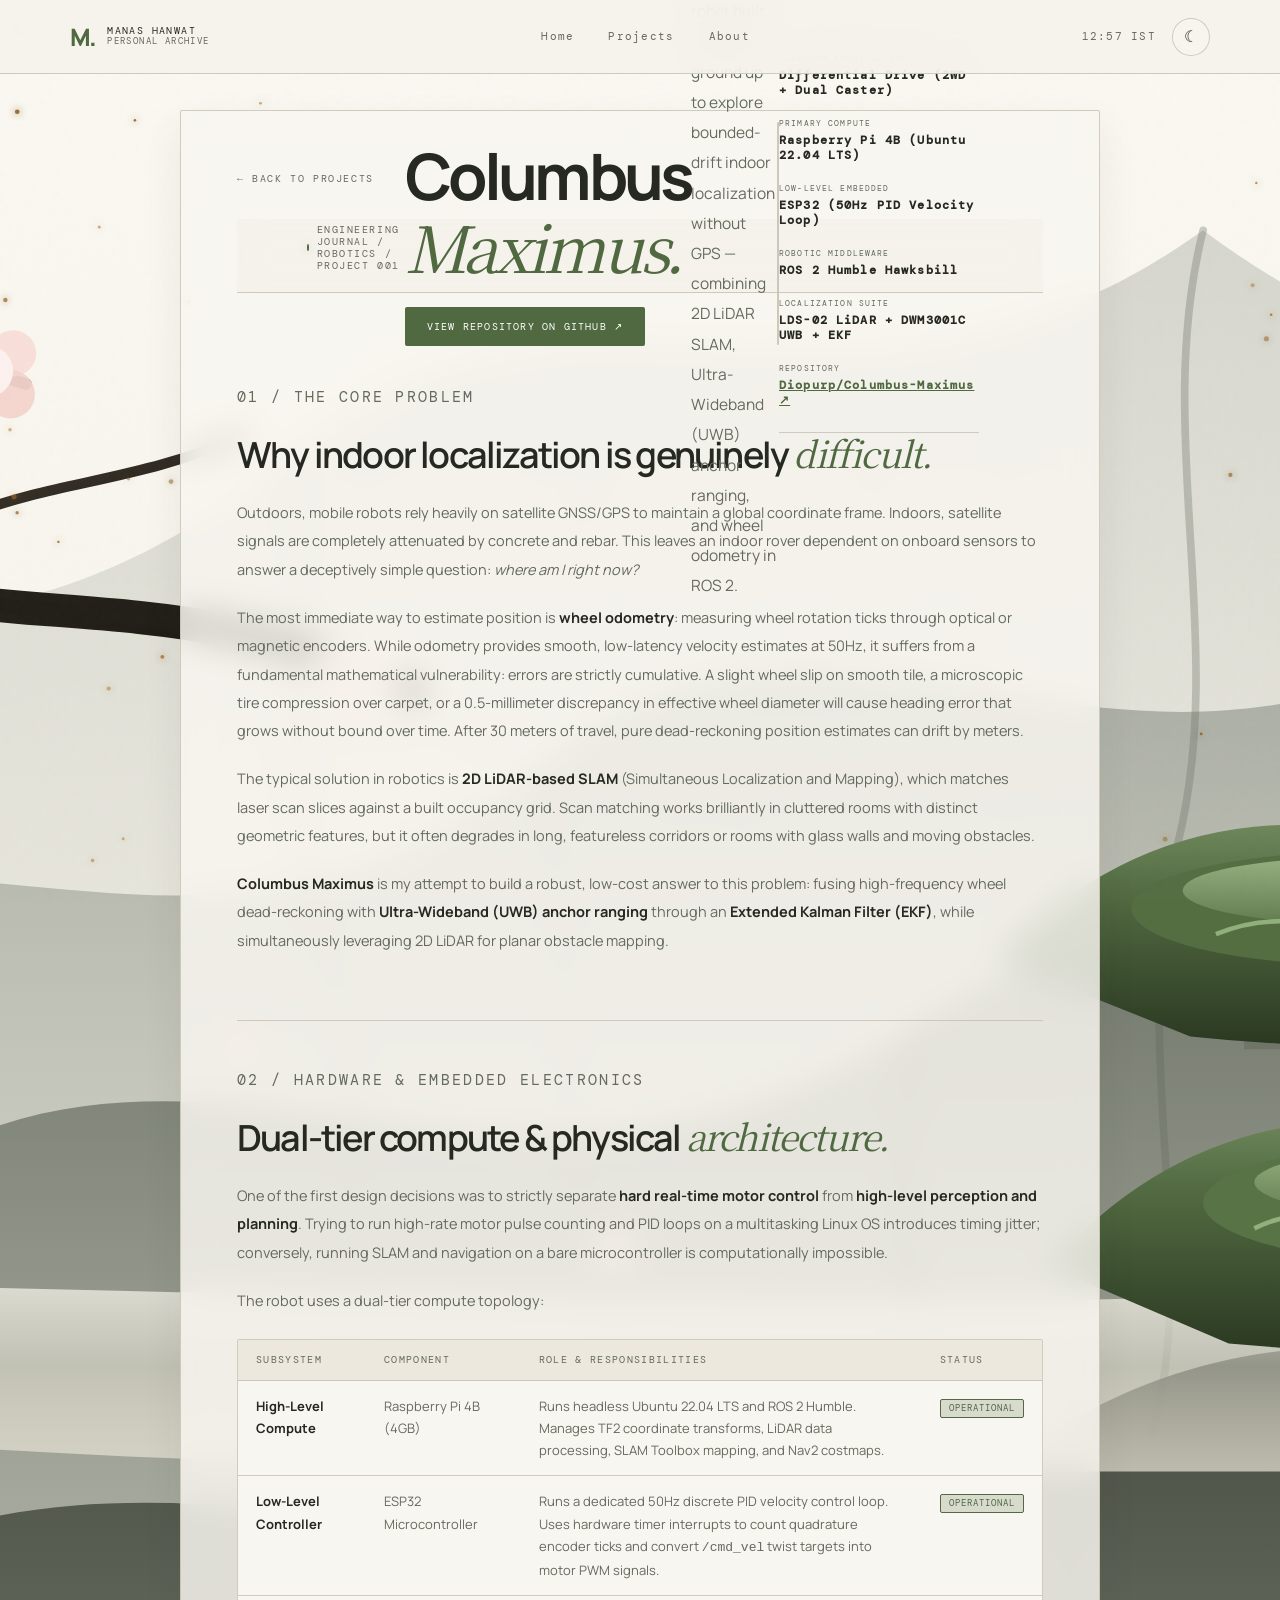
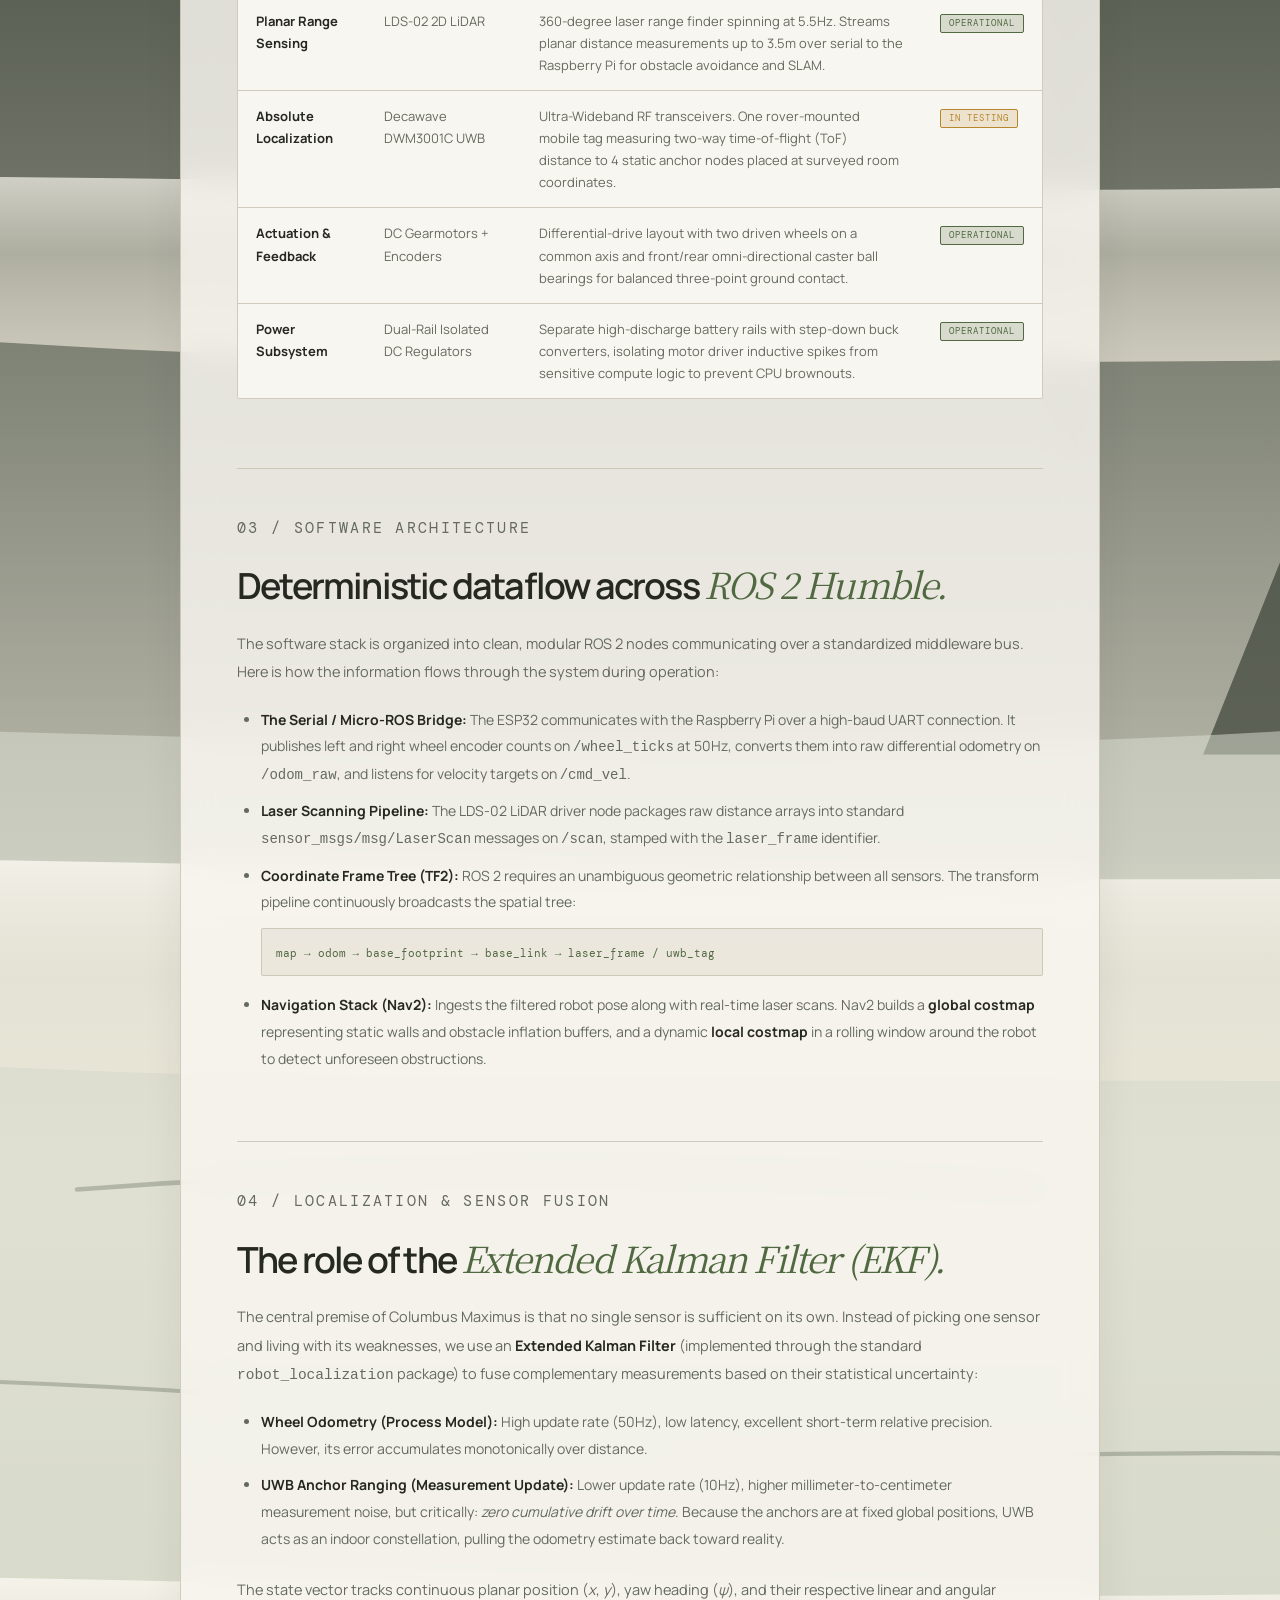
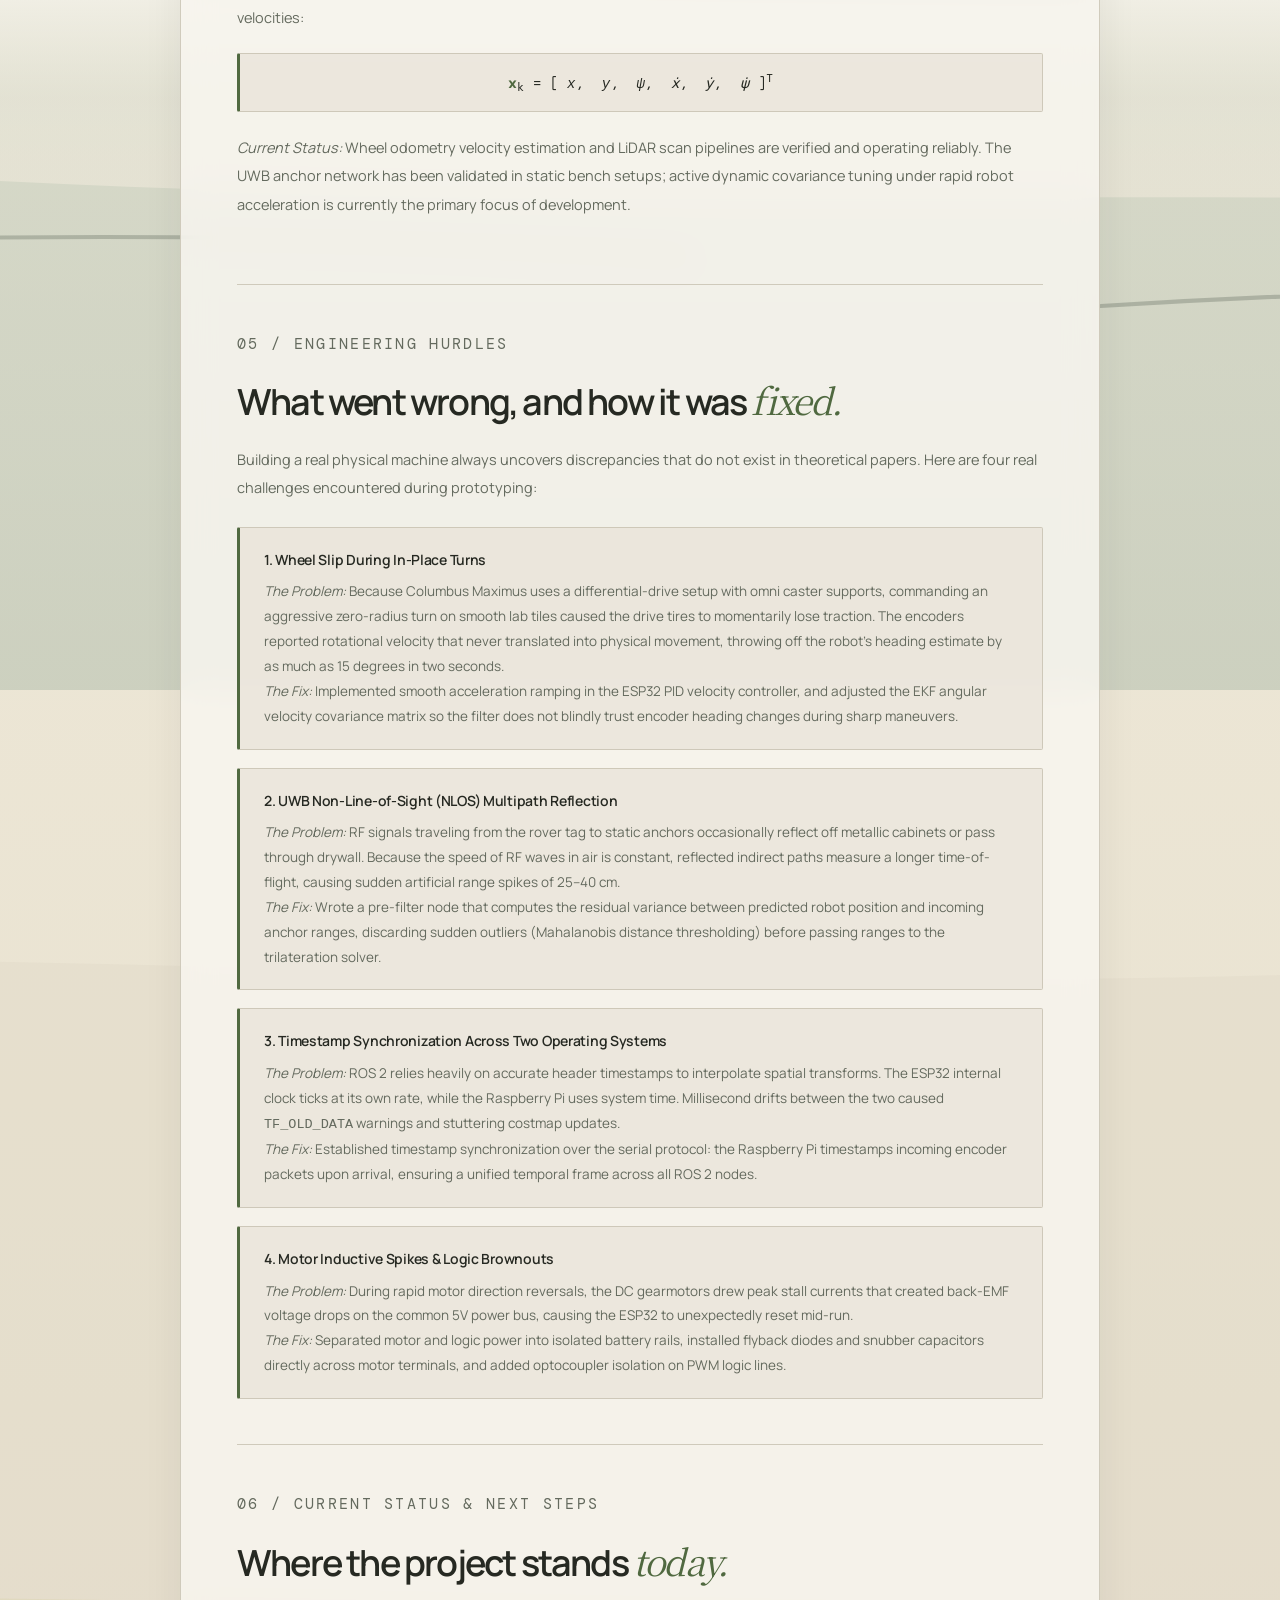
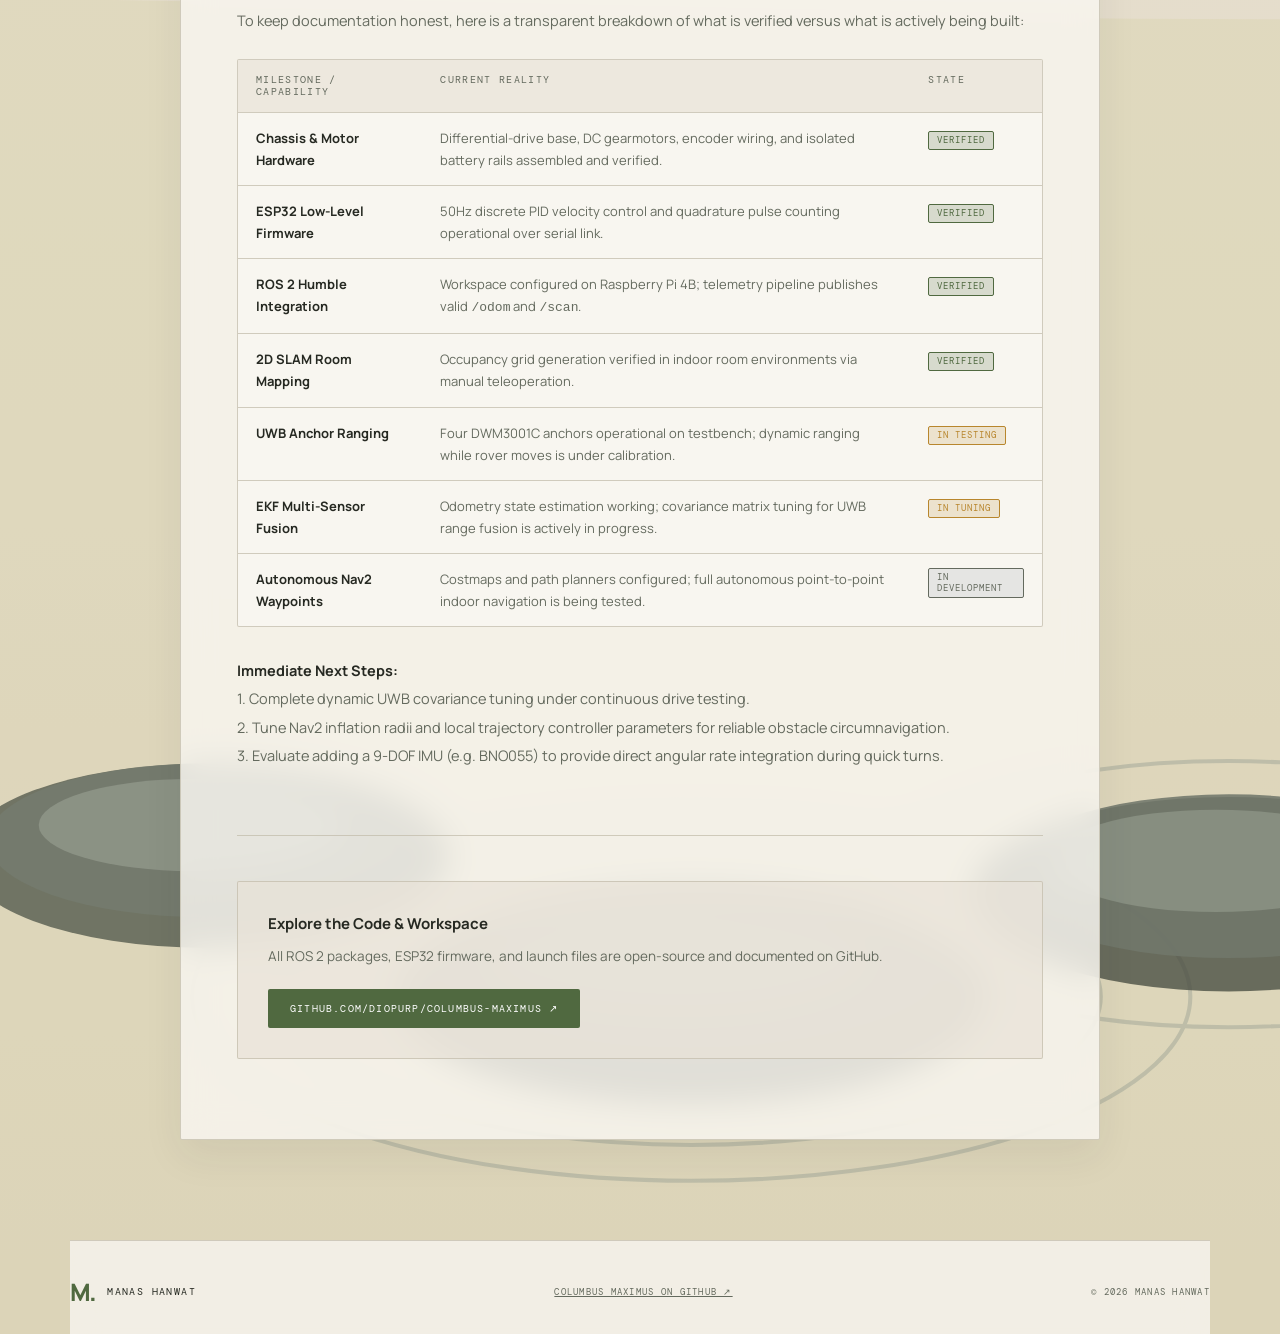
==== commit 640c8c01: "fix: repair project layout and refine homepage navigation" ====
--- a/projects/columbus.html
+++ b/projects/columbus.html
@@ -29,18 +29,20 @@
       <b>M.</b>
       <span>MANAS HANWAT <i>PERSONAL ARCHIVE</i></span>
     </a>
-    <nav>
-      <a href="../index.html#projects">← All projects</a>
+    <nav id="nav">
+      <a href="../index.html">Home</a>
+      <a href="../index.html#projects">Projects</a>
       <a href="../index.html#about">About</a>
     </nav>
     <div class="right">
       <time id="clock">--:-- IST</time>
       <button id="theme" aria-label="Toggle day and night theme">☾</button>
+      <button id="menu" aria-label="Open navigation">☰</button>
     </div>
   </header>
 
-  <main class="journal wrap">
-    <a class="back" href="../index.html#projects">← BACK TO HOMEPAGE</a>
+  <main class="journal">
+    <a class="back" href="../index.html#projects">← Back to Projects</a>
 
     <header class="journal-header">
       <p class="eyebrow">
@@ -125,54 +127,56 @@
         The robot uses a dual-tier compute topology:
       </p>
 
-      <table class="journal-table">
-        <thead>
-          <tr>
-            <th>Subsystem</th>
-            <th>Component</th>
-            <th>Role &amp; Responsibilities</th>
-            <th>Status</th>
-          </tr>
-        </thead>
-        <tbody>
-          <tr>
-            <td><strong>High-Level Compute</strong></td>
-            <td>Raspberry Pi 4B (4GB)</td>
-            <td>Runs headless Ubuntu 22.04 LTS and ROS 2 Humble. Manages TF2 coordinate transforms, LiDAR data processing, SLAM Toolbox mapping, and Nav2 costmaps.</td>
-            <td><span class="status-pill status-verified">Operational</span></td>
-          </tr>
-          <tr>
-            <td><strong>Low-Level Controller</strong></td>
-            <td>ESP32 Microcontroller</td>
-            <td>Runs a dedicated 50Hz discrete PID velocity control loop. Uses hardware timer interrupts to count quadrature encoder ticks and convert <code>/cmd_vel</code> twist targets into motor PWM signals.</td>
-            <td><span class="status-pill status-verified">Operational</span></td>
-          </tr>
-          <tr>
-            <td><strong>Planar Range Sensing</strong></td>
-            <td>LDS-02 2D LiDAR</td>
-            <td>360-degree laser range finder spinning at 5.5Hz. Streams planar distance measurements up to 3.5m over serial to the Raspberry Pi for obstacle avoidance and SLAM.</td>
-            <td><span class="status-pill status-verified">Operational</span></td>
-          </tr>
-          <tr>
-            <td><strong>Absolute Localization</strong></td>
-            <td>Decawave DWM3001C UWB</td>
-            <td>Ultra-Wideband RF transceivers. One rover-mounted mobile tag measuring two-way time-of-flight (ToF) distance to 4 static anchor nodes placed at surveyed room coordinates.</td>
-            <td><span class="status-pill status-testing">In Testing</span></td>
-          </tr>
-          <tr>
-            <td><strong>Actuation &amp; Feedback</strong></td>
-            <td>DC Gearmotors + Encoders</td>
-            <td>Differential-drive layout with two driven wheels on a common axis and front/rear omni-directional caster ball bearings for balanced three-point ground contact.</td>
-            <td><span class="status-pill status-verified">Operational</span></td>
-          </tr>
-          <tr>
-            <td><strong>Power Subsystem</strong></td>
-            <td>Dual-Rail Isolated DC Regulators</td>
-            <td>Separate high-discharge battery rails with step-down buck converters, isolating motor driver inductive spikes from sensitive compute logic to prevent CPU brownouts.</td>
-            <td><span class="status-pill status-verified">Operational</span></td>
-          </tr>
-        </tbody>
-      </table>
+      <div class="table-container">
+        <table class="journal-table">
+          <thead>
+            <tr>
+              <th>Subsystem</th>
+              <th>Component</th>
+              <th>Role &amp; Responsibilities</th>
+              <th>Status</th>
+            </tr>
+          </thead>
+          <tbody>
+            <tr>
+              <td><strong>High-Level Compute</strong></td>
+              <td>Raspberry Pi 4B (4GB)</td>
+              <td>Runs headless Ubuntu 22.04 LTS and ROS 2 Humble. Manages TF2 coordinate transforms, LiDAR data processing, SLAM Toolbox mapping, and Nav2 costmaps.</td>
+              <td><span class="status-pill status-verified">Operational</span></td>
+            </tr>
+            <tr>
+              <td><strong>Low-Level Controller</strong></td>
+              <td>ESP32 Microcontroller</td>
+              <td>Runs a dedicated 50Hz discrete PID velocity control loop. Uses hardware timer interrupts to count quadrature encoder ticks and convert <code>/cmd_vel</code> twist targets into motor PWM signals.</td>
+              <td><span class="status-pill status-verified">Operational</span></td>
+            </tr>
+            <tr>
+              <td><strong>Planar Range Sensing</strong></td>
+              <td>LDS-02 2D LiDAR</td>
+              <td>360-degree laser range finder spinning at 5.5Hz. Streams planar distance measurements up to 3.5m over serial to the Raspberry Pi for obstacle avoidance and SLAM.</td>
+              <td><span class="status-pill status-verified">Operational</span></td>
+            </tr>
+            <tr>
+              <td><strong>Absolute Localization</strong></td>
+              <td>Decawave DWM3001C UWB</td>
+              <td>Ultra-Wideband RF transceivers. One rover-mounted mobile tag measuring two-way time-of-flight (ToF) distance to 4 static anchor nodes placed at surveyed room coordinates.</td>
+              <td><span class="status-pill status-testing">In Testing</span></td>
+            </tr>
+            <tr>
+              <td><strong>Actuation &amp; Feedback</strong></td>
+              <td>DC Gearmotors + Encoders</td>
+              <td>Differential-drive layout with two driven wheels on a common axis and front/rear omni-directional caster ball bearings for balanced three-point ground contact.</td>
+              <td><span class="status-pill status-verified">Operational</span></td>
+            </tr>
+            <tr>
+              <td><strong>Power Subsystem</strong></td>
+              <td>Dual-Rail Isolated DC Regulators</td>
+              <td>Separate high-discharge battery rails with step-down buck converters, isolating motor driver inductive spikes from sensitive compute logic to prevent CPU brownouts.</td>
+              <td><span class="status-pill status-verified">Operational</span></td>
+            </tr>
+          </tbody>
+        </table>
+      </div>
     </section>
 
     <!-- SECTION 3: SOFTWARE ARCHITECTURE & ROS 2 -->
@@ -191,10 +195,9 @@
         </li>
         <li>
           <strong>Coordinate Frame Tree (TF2):</strong> ROS 2 requires an unambiguous geometric relationship between all sensors. The transform pipeline continuously broadcasts the spatial tree:
-          <br>
-          <code style="font: 11px var(--mono); color: var(--accent); display: block; margin: 8px 0; padding: 8px 12px; background: var(--panel); border: 1px solid var(--line);">
-            map → odom → base_footprint → base_link → laser_frame / uwb_tag
-          </code>
+          <div class="journal-code">
+            <code>map → odom → base_footprint → base_link → laser_frame / uwb_tag</code>
+          </div>
         </li>
         <li>
           <strong>Navigation Stack (Nav2):</strong> Ingests the filtered robot pose along with real-time laser scans. Nav2 builds a <strong>global costmap</strong> representing static walls and obstacle inflation buffers, and a dynamic <strong>local costmap</strong> in a rolling window around the robot to detect unforeseen obstructions.
@@ -218,9 +221,11 @@
         </li>
       </ul>
       <p>
-        The state vector tracks continuous position $(x, y)$, yaw heading $(\psi)$, and their respective linear and angular velocities:
-        $$\mathbf{x}_k = [x, y, \psi, \dot{x}, \dot{y}, \dot{\psi}]^T$$
-      </p>
+        The state vector tracks continuous planar position (<em>x</em>, <em>y</em>), yaw heading (<em>ψ</em>), and their respective linear and angular velocities:
+      </p>
+      <div class="math-block" aria-label="x_k = [x, y, psi, x-dot, y-dot, psi-dot] transpose">
+        <span class="math-sym">x</span><sub>k</sub> = [ <em>x</em>,&nbsp; <em>y</em>,&nbsp; <em>ψ</em>,&nbsp; <em>ẋ</em>,&nbsp; <em>ẏ</em>,&nbsp; <em>ψ̇</em> ]<sup>T</sup>
+      </div>
       <p>
         <em>Current Status:</em> Wheel odometry velocity estimation and LiDAR scan pipelines are verified and operating reliably. The UWB anchor network has been validated in static bench setups; active dynamic covariance tuning under rapid robot acceleration is currently the primary focus of development.
       </p>
@@ -234,37 +239,37 @@
         Building a real physical machine always uncovers discrepancies that do not exist in theoretical papers. Here are four real challenges encountered during prototyping:
       </p>
 
-      <div style="display: grid; gap: 20px; margin-top: 24px;">
-        <div style="padding: 20px 24px; background: var(--paper); border: 1px solid var(--line); border-left: 3px solid var(--accent);">
-          <strong style="display: block; font-size: 13.5px; margin-bottom: 6px; color: var(--text);">1. Wheel Slip During In-Place Turns</strong>
-          <p style="font-size: 13.5px; line-height: 1.85; color: var(--muted); margin: 0;">
+      <div class="hurdles-grid">
+        <div class="hurdle-card">
+          <h3>1. Wheel Slip During In-Place Turns</h3>
+          <p>
             <em>The Problem:</em> Because Columbus Maximus uses a differential-drive setup with omni caster supports, commanding an aggressive zero-radius turn on smooth lab tiles caused the drive tires to momentarily lose traction. The encoders reported rotational velocity that never translated into physical movement, throwing off the robot's heading estimate by as much as 15 degrees in two seconds.
             <br>
             <em>The Fix:</em> Implemented smooth acceleration ramping in the ESP32 PID velocity controller, and adjusted the EKF angular velocity covariance matrix so the filter does not blindly trust encoder heading changes during sharp maneuvers.
           </p>
         </div>
 
-        <div style="padding: 20px 24px; background: var(--paper); border: 1px solid var(--line); border-left: 3px solid var(--accent);">
-          <strong style="display: block; font-size: 13.5px; margin-bottom: 6px; color: var(--text);">2. UWB Non-Line-of-Sight (NLOS) Multipath Reflection</strong>
-          <p style="font-size: 13.5px; line-height: 1.85; color: var(--muted); margin: 0;">
+        <div class="hurdle-card">
+          <h3>2. UWB Non-Line-of-Sight (NLOS) Multipath Reflection</h3>
+          <p>
             <em>The Problem:</em> RF signals traveling from the rover tag to static anchors occasionally reflect off metallic cabinets or pass through drywall. Because the speed of RF waves in air is constant, reflected indirect paths measure a longer time-of-flight, causing sudden artificial range spikes of 25–40 cm.
             <br>
             <em>The Fix:</em> Wrote a pre-filter node that computes the residual variance between predicted robot position and incoming anchor ranges, discarding sudden outliers (Mahalanobis distance thresholding) before passing ranges to the trilateration solver.
           </p>
         </div>
 
-        <div style="padding: 20px 24px; background: var(--paper); border: 1px solid var(--line); border-left: 3px solid var(--accent);">
-          <strong style="display: block; font-size: 13.5px; margin-bottom: 6px; color: var(--text);">3. Timestamp Synchronization Across Two Operating Systems</strong>
-          <p style="font-size: 13.5px; line-height: 1.85; color: var(--muted); margin: 0;">
+        <div class="hurdle-card">
+          <h3>3. Timestamp Synchronization Across Two Operating Systems</h3>
+          <p>
             <em>The Problem:</em> ROS 2 relies heavily on accurate header timestamps to interpolate spatial transforms. The ESP32 internal clock ticks at its own rate, while the Raspberry Pi uses system time. Millisecond drifts between the two caused <code>TF_OLD_DATA</code> warnings and stuttering costmap updates.
             <br>
             <em>The Fix:</em> Established timestamp synchronization over the serial protocol: the Raspberry Pi timestamps incoming encoder packets upon arrival, ensuring a unified temporal frame across all ROS 2 nodes.
           </p>
         </div>
 
-        <div style="padding: 20px 24px; background: var(--paper); border: 1px solid var(--line); border-left: 3px solid var(--accent);">
-          <strong style="display: block; font-size: 13.5px; margin-bottom: 6px; color: var(--text);">4. Motor Inductive Spikes &amp; Logic Brownouts</strong>
-          <p style="font-size: 13.5px; line-height: 1.85; color: var(--muted); margin: 0;">
+        <div class="hurdle-card">
+          <h3>4. Motor Inductive Spikes &amp; Logic Brownouts</h3>
+          <p>
             <em>The Problem:</em> During rapid motor direction reversals, the DC gearmotors drew peak stall currents that created back-EMF voltage drops on the common 5V power bus, causing the ESP32 to unexpectedly reset mid-run.
             <br>
             <em>The Fix:</em> Separated motor and logic power into isolated battery rails, installed flyback diodes and snubber capacitors directly across motor terminals, and added optocoupler isolation on PWM logic lines.
@@ -281,52 +286,54 @@
         To keep documentation honest, here is a transparent breakdown of what is verified versus what is actively being built:
       </p>
 
-      <table class="journal-table">
-        <thead>
-          <tr>
-            <th>Milestone / Capability</th>
-            <th>Current Reality</th>
-            <th>State</th>
-          </tr>
-        </thead>
-        <tbody>
-          <tr>
-            <td><strong>Chassis &amp; Motor Hardware</strong></td>
-            <td>Differential-drive base, DC gearmotors, encoder wiring, and isolated battery rails assembled and verified.</td>
-            <td><span class="status-pill status-verified">Verified</span></td>
-          </tr>
-          <tr>
-            <td><strong>ESP32 Low-Level Firmware</strong></td>
-            <td>50Hz discrete PID velocity control and quadrature pulse counting operational over serial link.</td>
-            <td><span class="status-pill status-verified">Verified</span></td>
-          </tr>
-          <tr>
-            <td><strong>ROS 2 Humble Integration</strong></td>
-            <td>Workspace configured on Raspberry Pi 4B; telemetry pipeline publishes valid <code>/odom</code> and <code>/scan</code>.</td>
-            <td><span class="status-pill status-verified">Verified</span></td>
-          </tr>
-          <tr>
-            <td><strong>2D SLAM Room Mapping</strong></td>
-            <td>Occupancy grid generation verified in indoor room environments via manual teleoperation.</td>
-            <td><span class="status-pill status-verified">Verified</span></td>
-          </tr>
-          <tr>
-            <td><strong>UWB Anchor Ranging</strong></td>
-            <td>Four DWM3001C anchors operational on testbench; dynamic ranging while rover moves is under calibration.</td>
-            <td><span class="status-pill status-testing">In Testing</span></td>
-          </tr>
-          <tr>
-            <td><strong>EKF Multi-Sensor Fusion</strong></td>
-            <td>Odometry state estimation working; covariance matrix tuning for UWB range fusion is actively in progress.</td>
-            <td><span class="status-pill status-testing">In Tuning</span></td>
-          </tr>
-          <tr>
-            <td><strong>Autonomous Nav2 Waypoints</strong></td>
-            <td>Costmaps and path planners configured; full autonomous point-to-point indoor navigation is being tested.</td>
-            <td><span class="status-pill status-planned">In Development</span></td>
-          </tr>
-        </tbody>
-      </table>
+      <div class="table-container">
+        <table class="journal-table">
+          <thead>
+            <tr>
+              <th>Milestone / Capability</th>
+              <th>Current Reality</th>
+              <th>State</th>
+            </tr>
+          </thead>
+          <tbody>
+            <tr>
+              <td><strong>Chassis &amp; Motor Hardware</strong></td>
+              <td>Differential-drive base, DC gearmotors, encoder wiring, and isolated battery rails assembled and verified.</td>
+              <td><span class="status-pill status-verified">Verified</span></td>
+            </tr>
+            <tr>
+              <td><strong>ESP32 Low-Level Firmware</strong></td>
+              <td>50Hz discrete PID velocity control and quadrature pulse counting operational over serial link.</td>
+              <td><span class="status-pill status-verified">Verified</span></td>
+            </tr>
+            <tr>
+              <td><strong>ROS 2 Humble Integration</strong></td>
+              <td>Workspace configured on Raspberry Pi 4B; telemetry pipeline publishes valid <code>/odom</code> and <code>/scan</code>.</td>
+              <td><span class="status-pill status-verified">Verified</span></td>
+            </tr>
+            <tr>
+              <td><strong>2D SLAM Room Mapping</strong></td>
+              <td>Occupancy grid generation verified in indoor room environments via manual teleoperation.</td>
+              <td><span class="status-pill status-verified">Verified</span></td>
+            </tr>
+            <tr>
+              <td><strong>UWB Anchor Ranging</strong></td>
+              <td>Four DWM3001C anchors operational on testbench; dynamic ranging while rover moves is under calibration.</td>
+              <td><span class="status-pill status-testing">In Testing</span></td>
+            </tr>
+            <tr>
+              <td><strong>EKF Multi-Sensor Fusion</strong></td>
+              <td>Odometry state estimation working; covariance matrix tuning for UWB range fusion is actively in progress.</td>
+              <td><span class="status-pill status-testing">In Tuning</span></td>
+            </tr>
+            <tr>
+              <td><strong>Autonomous Nav2 Waypoints</strong></td>
+              <td>Costmaps and path planners configured; full autonomous point-to-point indoor navigation is being tested.</td>
+              <td><span class="status-pill status-planned">In Development</span></td>
+            </tr>
+          </tbody>
+        </table>
+      </div>
 
       <p style="margin-top: 30px;">
         <strong>Immediate Next Steps:</strong>
@@ -341,7 +348,7 @@
 
     <!-- SECTION 7: REPOSITORY LINK -->
     <section class="journal-section" style="border-bottom:none; padding-bottom:0;">
-      <div style="padding: 32px; background: var(--paper); border: 1px solid var(--line); border-radius: 2px; display: flex; justify-content: space-between; align-items: center; gap: 24px; flex-wrap: wrap;">
+      <div class="journal-cta">
         <div>
           <strong style="display: block; font-size: 15px; margin-bottom: 6px; color: var(--text);">Explore the Code &amp; Workspace</strong>
           <p style="font-size: 13.5px; color: var(--muted); margin: 0;">
--- a/styles.css
+++ b/styles.css
@@ -313,7 +313,16 @@
   margin: 0 0 24px;
 }
 
-.hero h1 em, h2 em, .detail h1 em {
+.hero-title-jp {
+  font-family: var(--serif);
+  font-size: clamp(38px, 5.2vw, 68px);
+  line-height: 1.25;
+  letter-spacing: 0.04em;
+  font-weight: 500;
+  margin: 0 0 24px;
+}
+
+.hero h1 em, h2 em, .journal h1 em {
   font-family: var(--serif);
   font-weight: 400;
   font-style: italic;
@@ -412,7 +421,7 @@
   margin-bottom: 46px;
 }
 
-.section-head h2, .about h2, .detail h2 {
+.section-head h2, .about h2 {
   font-size: clamp(34px, 4.2vw, 54px);
   line-height: 1.12;
   letter-spacing: -0.06em;
@@ -828,13 +837,35 @@
 }
 
 /* -------------------------------------------------------------
-   11. COLUMBUS MAXIMUS — ENGINEERING JOURNAL LAYOUT (V6.2)
+   11. COLUMBUS MAXIMUS — ENGINEERING JOURNAL LAYOUT (V6.3)
    ------------------------------------------------------------- */
 .journal {
-  padding-top: 55px;
-  padding-bottom: 120px;
-  max-width: 900px;
-  margin: 0 auto;
+  width: min(920px, calc(100% - 64px));
+  margin: 36px auto 100px;
+  padding: 52px 56px 80px;
+  background: var(--paper);
+  backdrop-filter: blur(16px);
+  -webkit-backdrop-filter: blur(16px);
+  border: 1px solid var(--line);
+  border-radius: 2px;
+  box-shadow: var(--card-shadow);
+}
+
+.back {
+  font: 10px var(--mono);
+  letter-spacing: 0.16em;
+  text-transform: uppercase;
+  color: var(--muted);
+  display: inline-flex;
+  align-items: center;
+  gap: 8px;
+  margin-bottom: 34px;
+  transition: color 0.2s ease, transform 0.2s ease;
+}
+
+.back:hover {
+  color: var(--accent);
+  transform: translateX(-3px);
 }
 
 .journal-header {
@@ -851,14 +882,14 @@
 }
 
 .journal h1 {
-  font-size: clamp(42px, 6vw, 70px);
-  line-height: 1.05;
-  letter-spacing: -0.065em;
+  font-size: clamp(38px, 5.5vw, 64px);
+  line-height: 1.08;
+  letter-spacing: -0.06em;
   margin: 0;
 }
 
 .journal-deck {
-  font-size: 16px;
+  font-size: 15.5px;
   line-height: 1.95;
   color: var(--muted);
   margin: 0 0 35px;
@@ -868,7 +899,7 @@
 .project-hero-figure {
   margin: 0 0 45px;
   border: 1px solid var(--line);
-  background: var(--paper);
+  background: var(--panel);
   box-shadow: var(--card-shadow);
   overflow: hidden;
   border-radius: 2px;
@@ -878,8 +909,14 @@
   width: 100%;
   height: auto;
   max-height: 520px;
-  object-fit: cover;
+  object-fit: contain;
+  background: rgba(0, 0, 0, 0.03);
   display: block;
+  margin: 0 auto;
+}
+
+[data-theme="dark"] .project-hero-figure img {
+  background: rgba(0, 0, 0, 0.22);
 }
 
 .project-hero-figure figcaption {
@@ -899,7 +936,7 @@
   padding: 24px 0;
   border-top: 1px solid var(--line);
   border-bottom: 1px solid var(--line);
-  margin-bottom: 55px;
+  margin-bottom: 50px;
   font: 9.5px var(--mono);
   letter-spacing: 0.12em;
 }
@@ -927,8 +964,8 @@
 }
 
 .journal-section h2 {
-  font-size: clamp(26px, 3.4vw, 38px);
-  line-height: 1.2;
+  font-size: clamp(25px, 3.2vw, 36px);
+  line-height: 1.22;
   letter-spacing: -0.05em;
   margin: 0 0 22px;
   font-weight: 600;
@@ -961,20 +998,73 @@
   color: var(--text);
 }
 
-/* Clean Technical Tables */
+/* Code Snippet Container */
+.journal-code {
+  margin: 12px 0 16px;
+  padding: 10px 14px;
+  background: var(--panel);
+  border: 1px solid var(--line);
+  border-radius: 2px;
+  overflow-x: auto;
+  -webkit-overflow-scrolling: touch;
+}
+
+.journal-code code {
+  font: 11px var(--mono);
+  color: var(--accent);
+  white-space: nowrap;
+}
+
+/* Mathematical Formula Block */
+.math-block {
+  margin: 18px 0 22px;
+  padding: 16px 20px;
+  background: var(--panel);
+  border: 1px solid var(--line);
+  border-left: 3px solid var(--accent);
+  border-radius: 2px;
+  font: 14px var(--mono);
+  color: var(--text);
+  letter-spacing: 0.04em;
+  text-align: center;
+  overflow-x: auto;
+  -webkit-overflow-scrolling: touch;
+}
+
+.math-sym {
+  font-weight: 700;
+  color: var(--accent);
+}
+
+/* Clean Technical Tables with Overflow Container */
+.table-container {
+  width: 100%;
+  overflow-x: auto;
+  -webkit-overflow-scrolling: touch;
+  margin: 24px 0 24px;
+  border: 1px solid var(--line);
+  background: var(--paper-solid);
+  border-radius: 2px;
+}
+
 .journal-table {
   width: 100%;
+  min-width: 580px;
   border-collapse: collapse;
-  margin: 26px 0 20px;
   font-size: 13px;
-  background: var(--paper);
-  border: 1px solid var(--line);
+  margin: 0;
+  border: none;
 }
 
 .journal-table th, .journal-table td {
   padding: 14px 18px;
   text-align: left;
   border-bottom: 1px solid var(--line);
+  vertical-align: top;
+}
+
+.journal-table tr:last-child td {
+  border-bottom: none;
 }
 
 .journal-table th {
@@ -992,6 +1082,49 @@
 
 .journal-table td strong {
   color: var(--text);
+}
+
+/* Engineering Hurdles Grid & Cards */
+.hurdles-grid {
+  display: grid;
+  gap: 18px;
+  margin-top: 24px;
+}
+
+.hurdle-card {
+  padding: 20px 24px;
+  background: var(--panel);
+  border: 1px solid var(--line);
+  border-left: 3px solid var(--accent);
+  border-radius: 2px;
+}
+
+.hurdle-card h3 {
+  font-size: 14px;
+  font-weight: 600;
+  margin: 0 0 8px;
+  color: var(--text);
+  letter-spacing: -0.02em;
+}
+
+.hurdle-card p {
+  font-size: 13.5px;
+  line-height: 1.85;
+  color: var(--muted);
+  margin: 0;
+}
+
+/* Journal Bottom Callout */
+.journal-cta {
+  padding: 30px;
+  background: var(--panel);
+  border: 1px solid var(--line);
+  border-radius: 2px;
+  display: flex;
+  justify-content: space-between;
+  align-items: center;
+  gap: 20px;
+  flex-wrap: wrap;
 }
 
 /* Engineering Status Badges */
@@ -1132,17 +1265,62 @@
     flex-direction: column;
   }
 
+  .hero-title-jp {
+    font-size: clamp(32px, 8vw, 50px);
+    line-height: 1.22;
+  }
+
   .journal {
-    padding-top: 40px;
-    padding-bottom: 80px;
+    width: calc(100% - 36px);
+    padding: 38px 28px 60px;
+    margin: 24px auto 60px;
+  }
+
+  .journal h1 {
+    font-size: clamp(34px, 7vw, 48px);
   }
 
   .journal-title-row {
     flex-direction: column;
+    align-items: flex-start;
+    gap: 16px;
   }
 
   .journal-facts {
     grid-template-columns: 1fr 1fr;
+    gap: 16px;
+  }
+
+  .hurdle-card {
+    padding: 18px 20px;
+  }
+}
+
+@media (max-width: 520px) {
+  .hero-title-jp {
+    font-size: clamp(28px, 8.5vw, 38px);
+  }
+
+  .journal {
+    width: calc(100% - 24px);
+    padding: 28px 18px 45px;
+    margin: 16px auto 45px;
+  }
+
+  .journal-facts {
+    grid-template-columns: 1fr;
+    gap: 14px;
+  }
+
+  .journal-cta {
+    padding: 22px 18px;
+    flex-direction: column;
+    align-items: flex-start;
+  }
+
+  .journal-cta .button {
+    width: 100%;
+    justify-content: center;
   }
 }
 
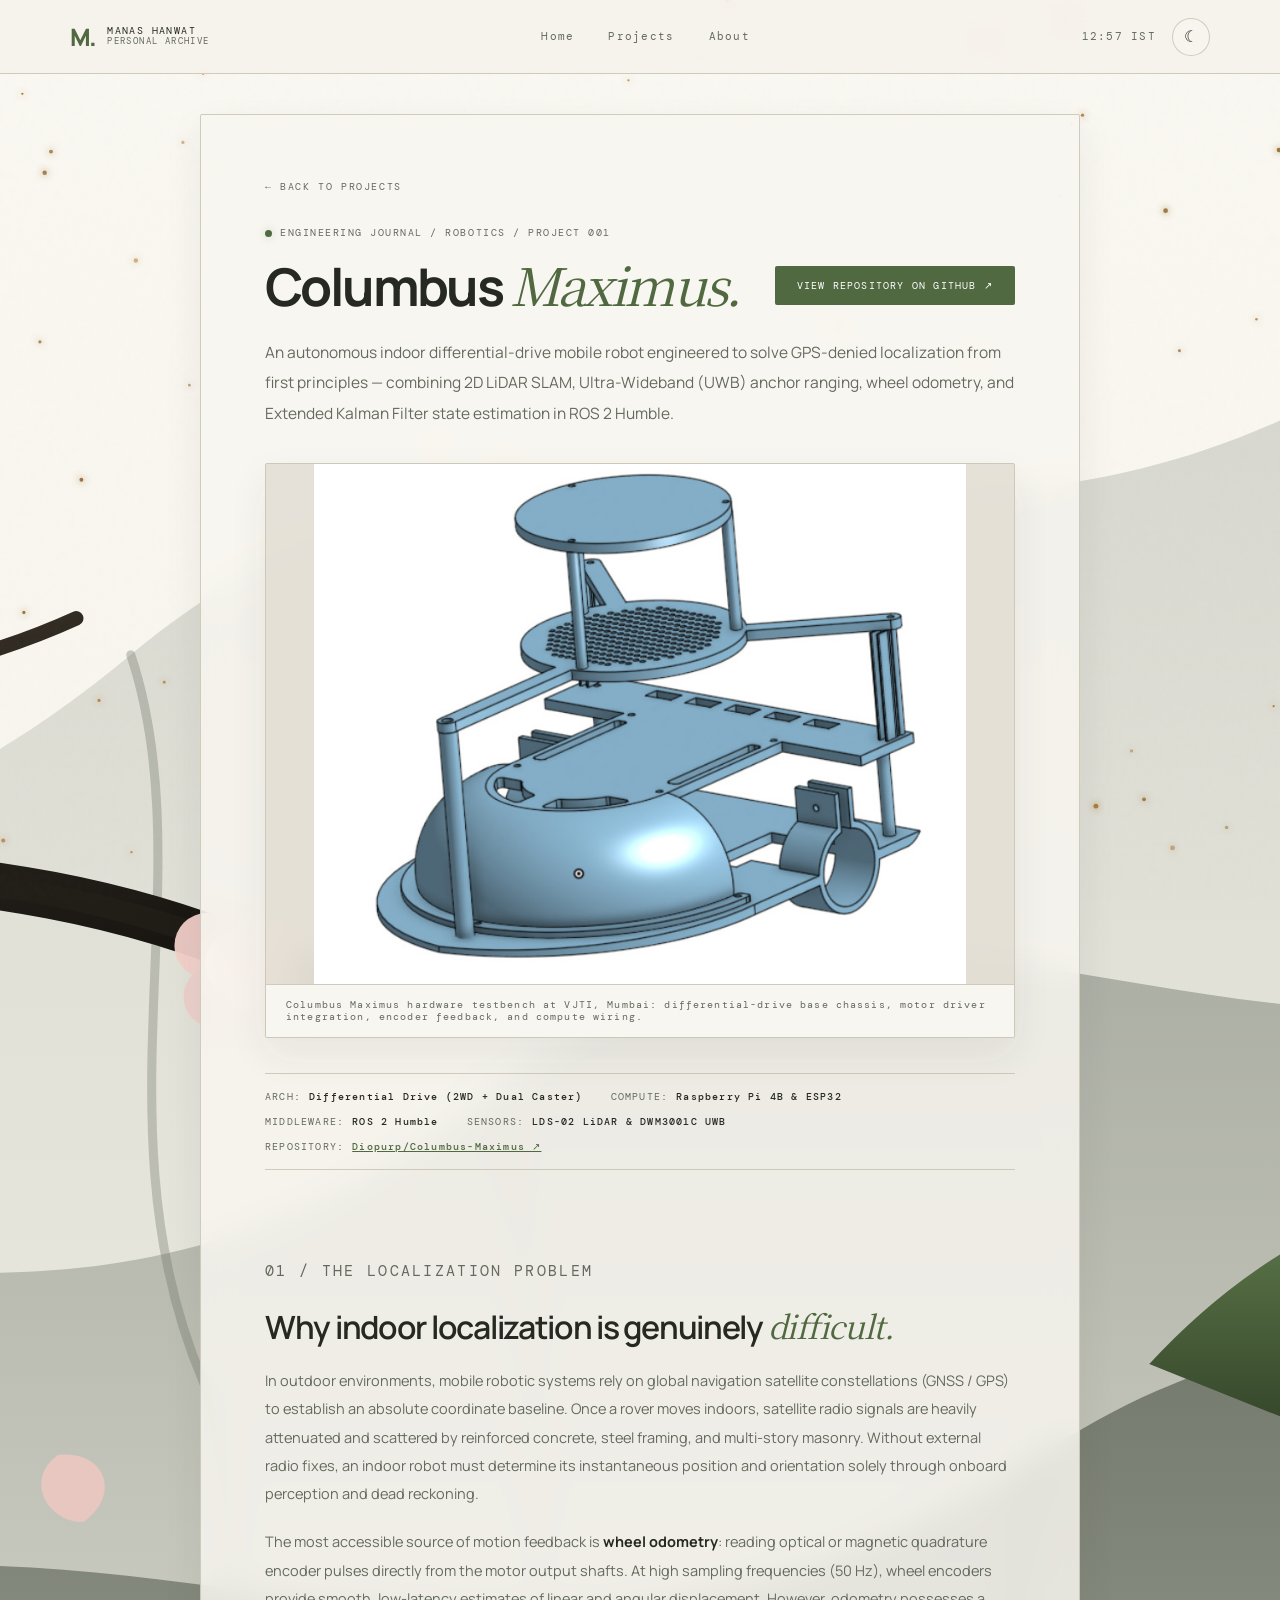
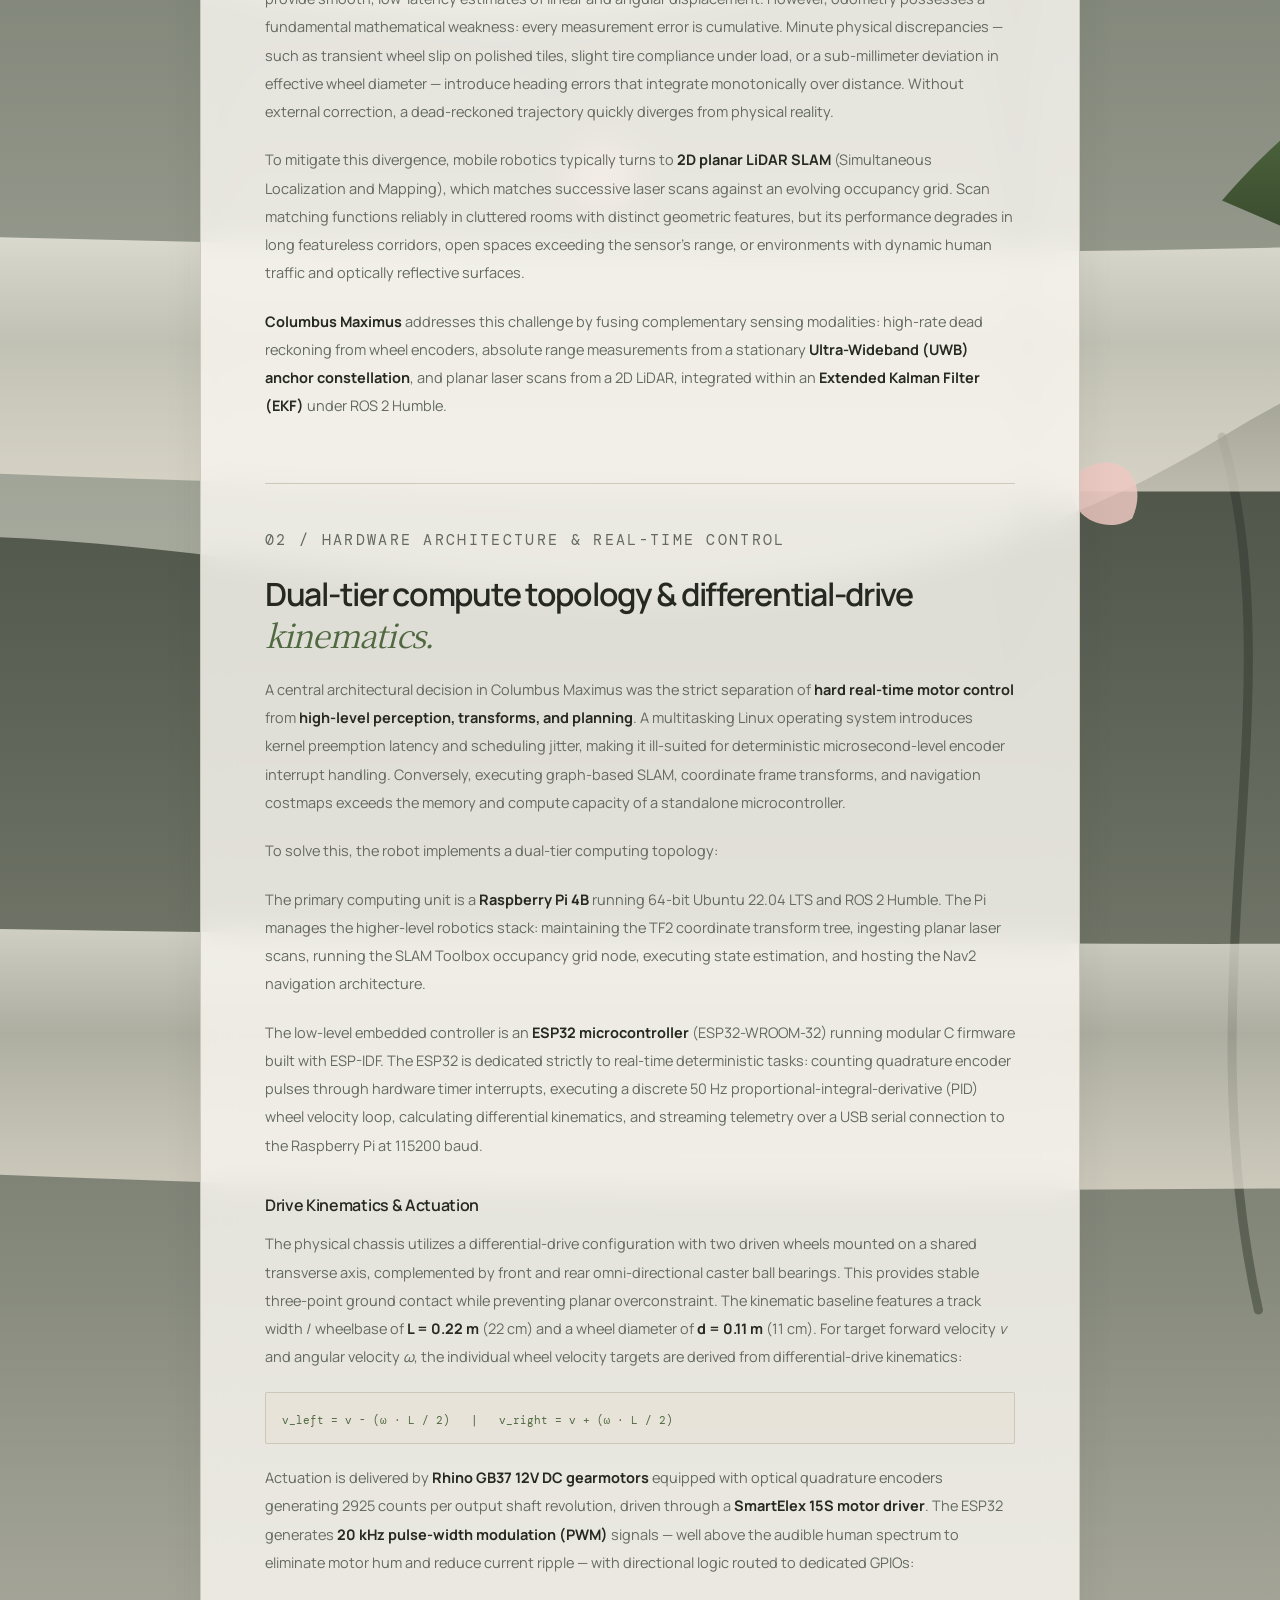
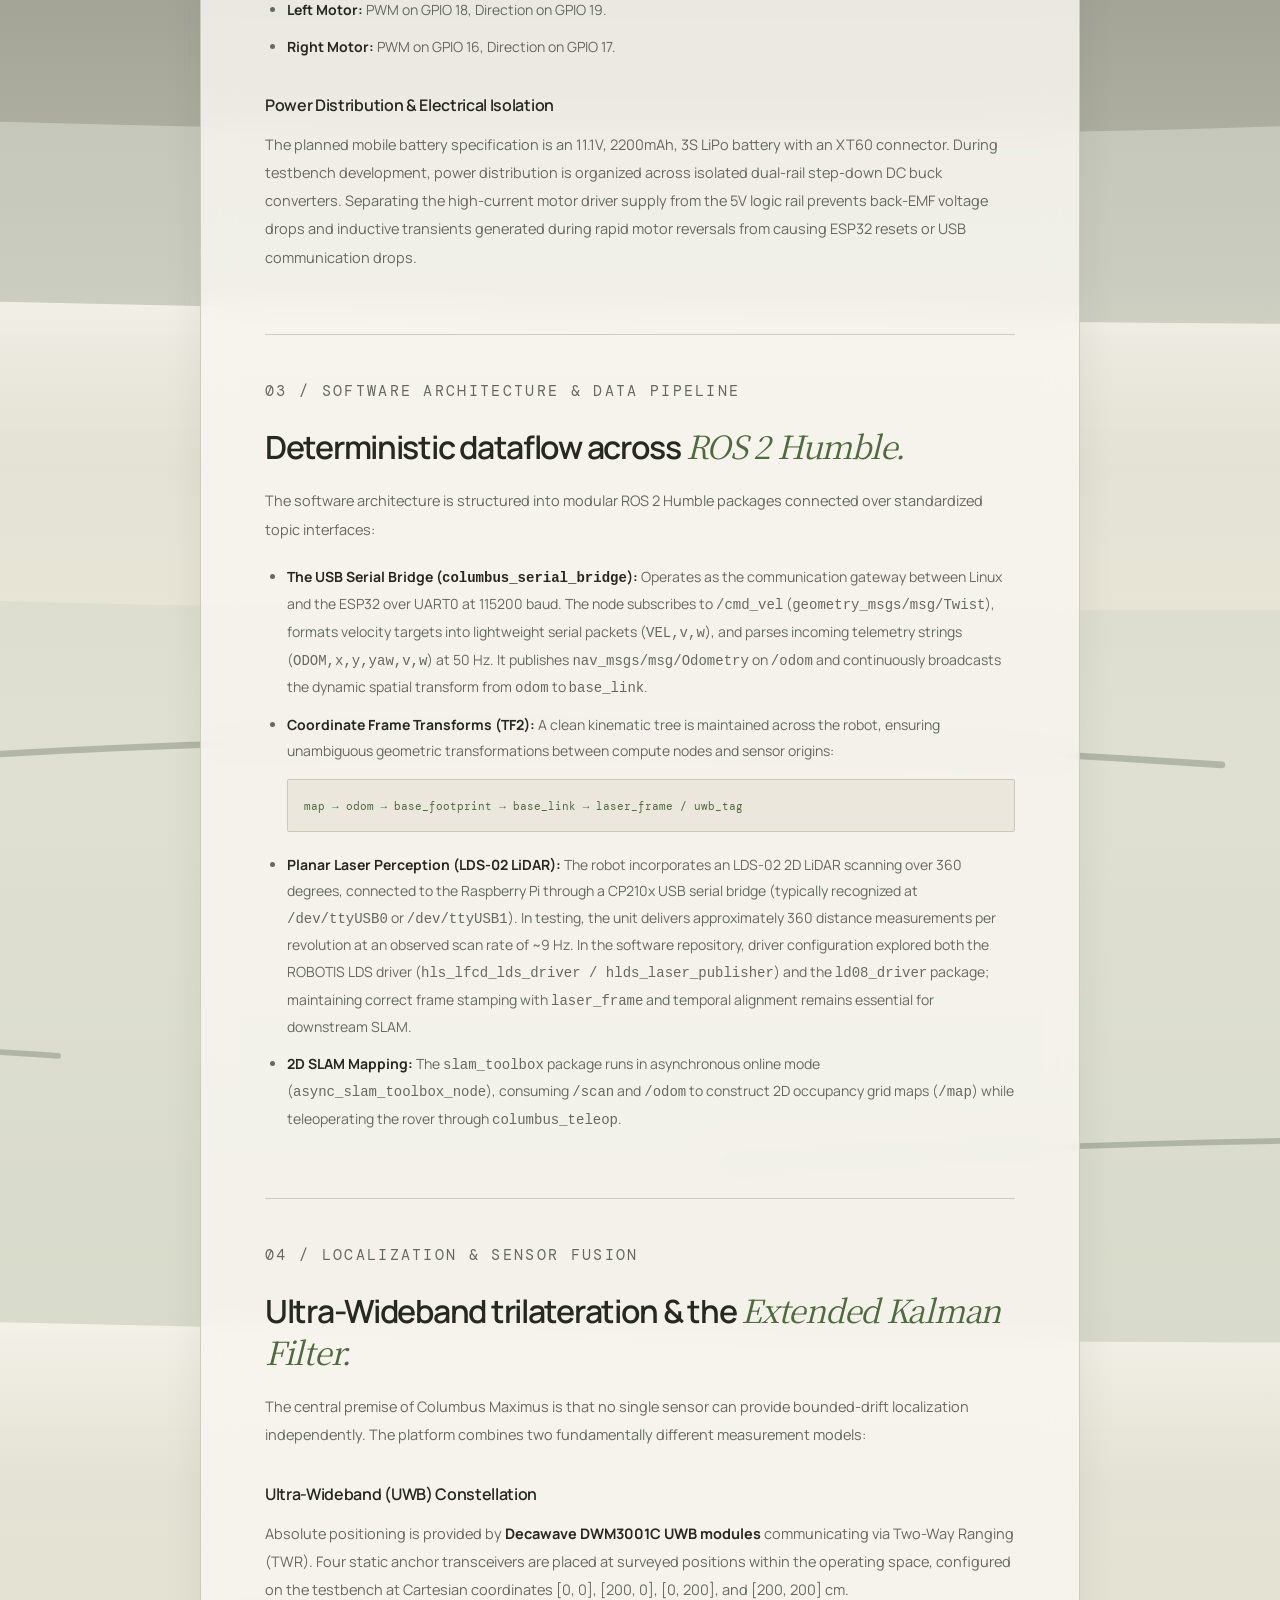
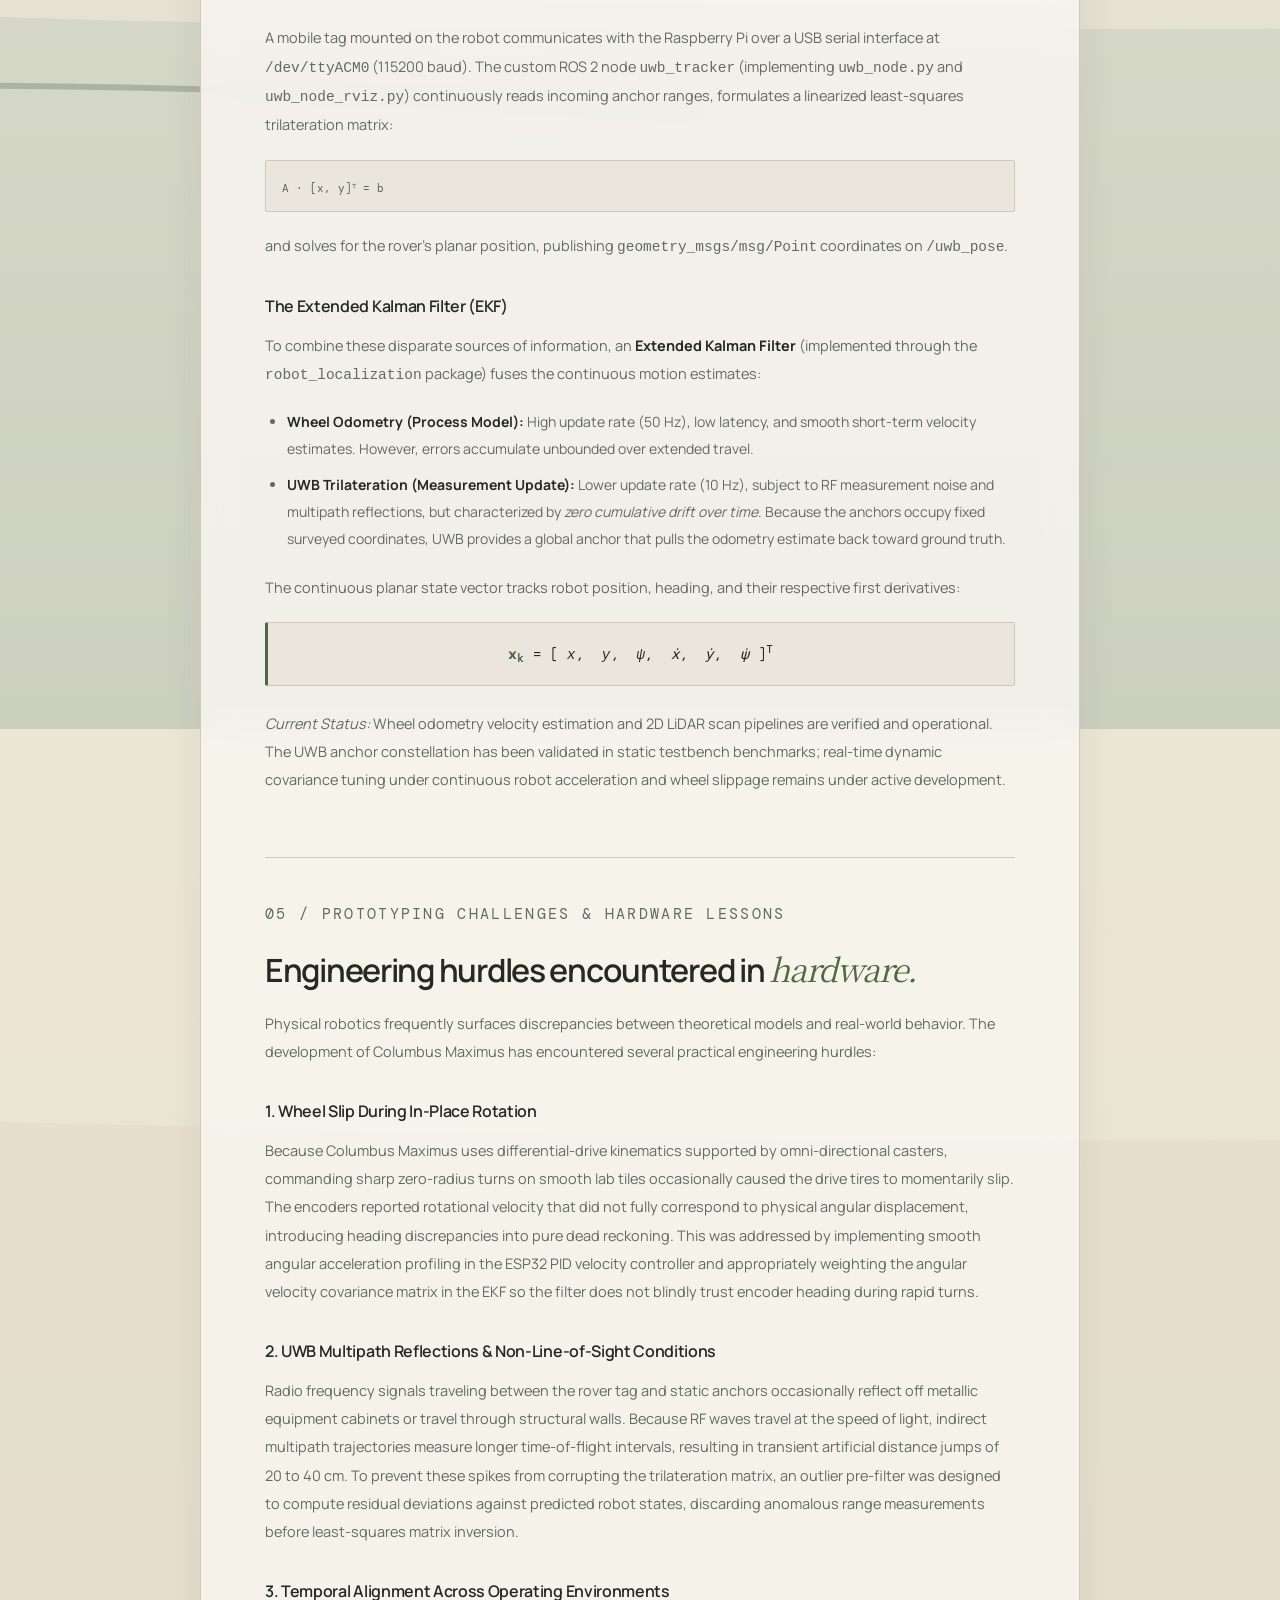
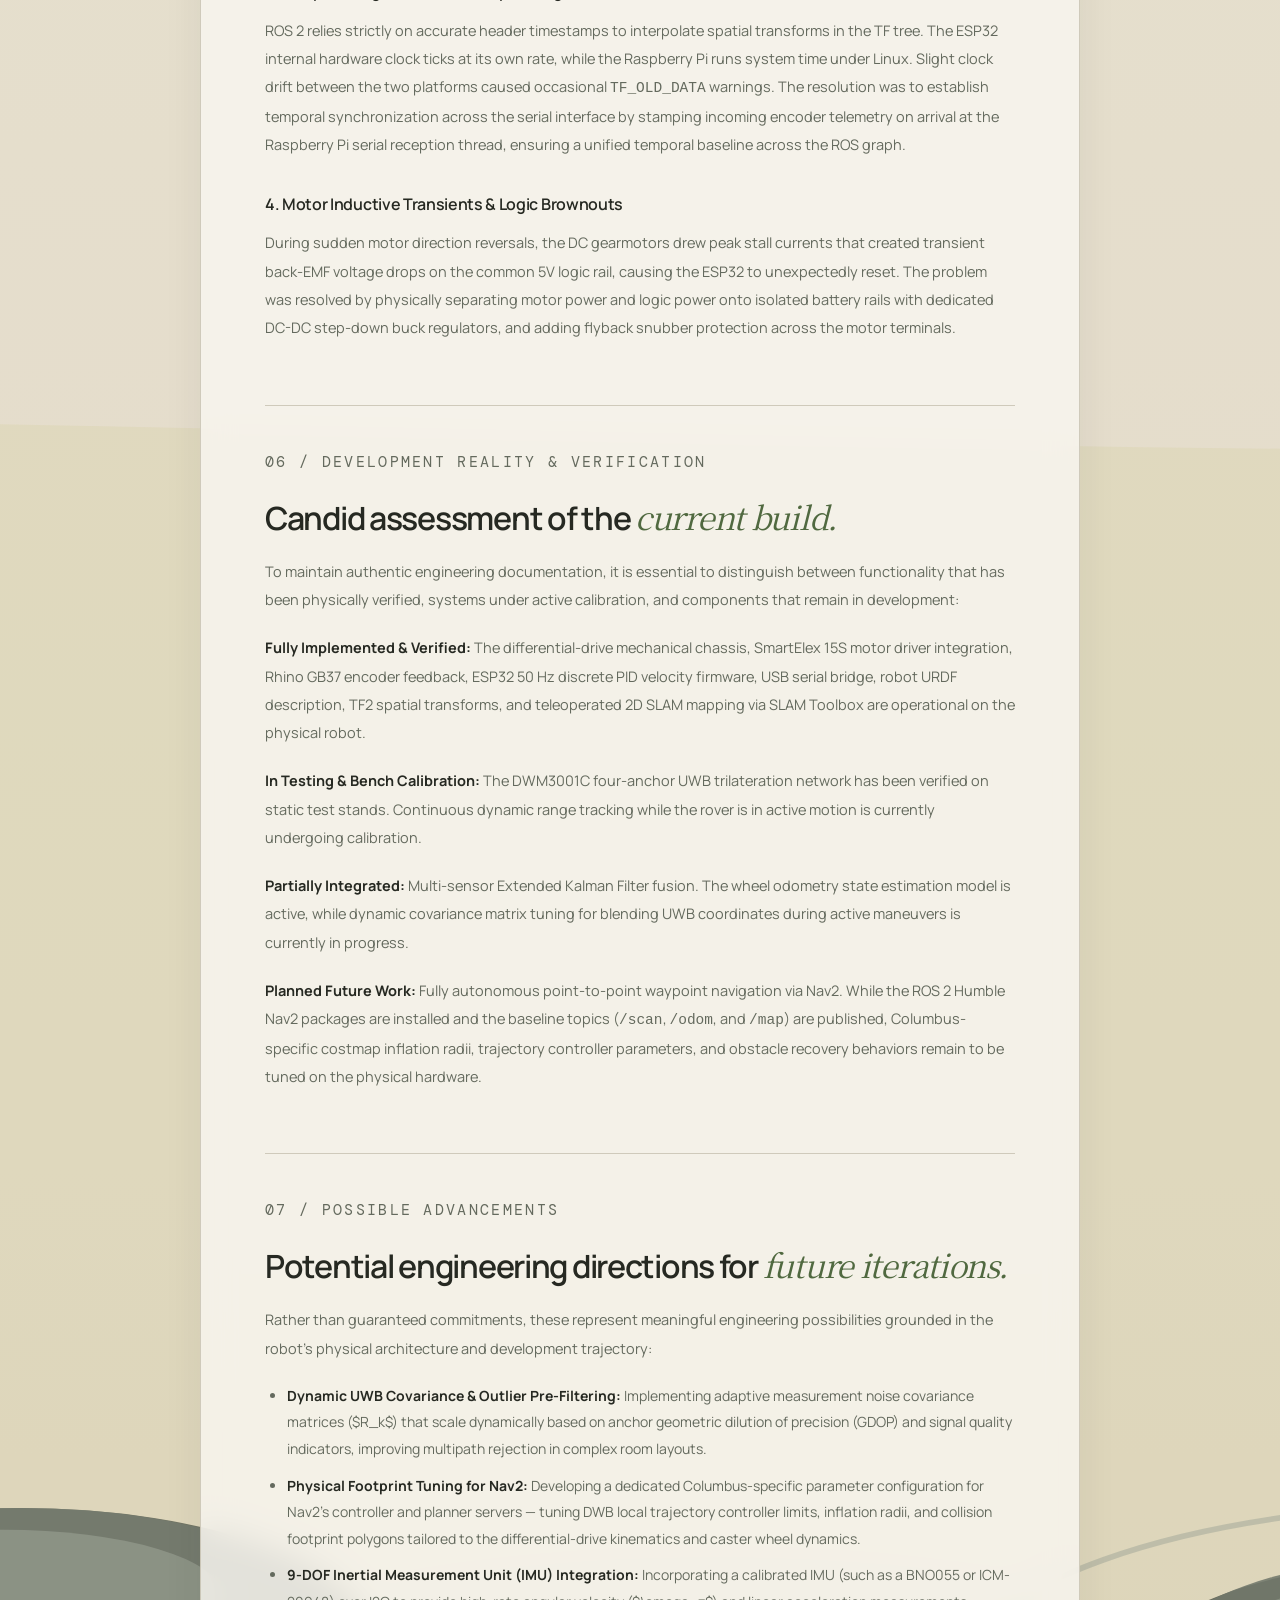
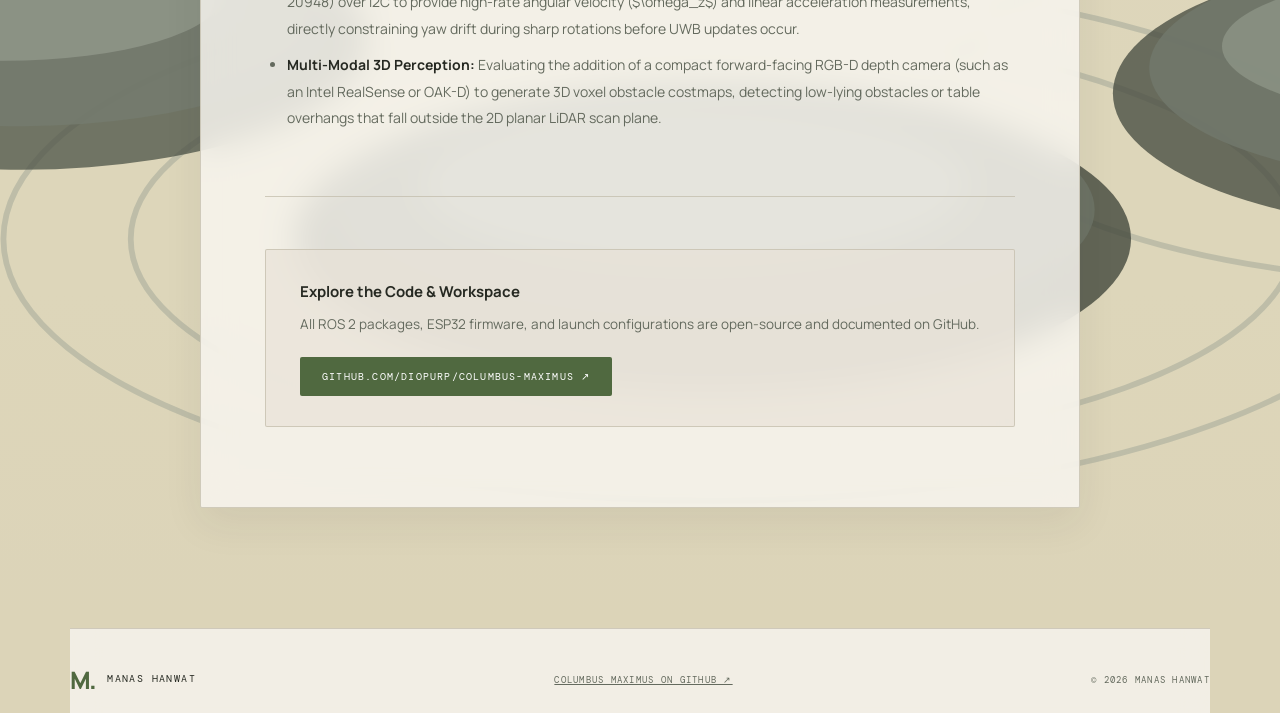
==== commit 5d225ea9: "refine homepage typography and overhaul Columbus documentation" ====
--- a/projects/columbus.html
+++ b/projects/columbus.html
@@ -44,7 +44,7 @@
   <main class="journal">
     <a class="back" href="../index.html#projects">← Back to Projects</a>
 
-    <header class="journal-header">
+    <div class="journal-header">
       <p class="eyebrow">
         <span class="pulse-dot"></span>
         ENGINEERING JOURNAL / ROBOTICS / PROJECT 001
@@ -58,149 +58,105 @@
       </div>
 
       <p class="journal-deck">
-        A custom differential-drive mobile robot built from the ground up to explore bounded-drift indoor localization without GPS — combining 2D LiDAR SLAM, Ultra-Wideband (UWB) anchor ranging, and wheel odometry in ROS 2.
+        An autonomous indoor differential-drive mobile robot engineered to solve GPS-denied localization from first principles — combining 2D LiDAR SLAM, Ultra-Wideband (UWB) anchor ranging, wheel odometry, and Extended Kalman Filter state estimation in ROS 2 Humble.
       </p>
 
       <!-- Real Prototype Photograph -->
       <figure class="project-hero-figure">
-        <img src="../assets/columbus-maximus.jpeg" alt="Columbus Maximus autonomous indoor mobile robot bench prototype">
+        <img src="../assets/columbus-maximus.jpeg" alt="Columbus Maximus autonomous indoor differential-drive mobile robot testbench prototype">
         <figcaption>
-          Columbus Maximus hardware testbench at VJTI, Mumbai: differential-drive chassis, motor driver integration, and compute wiring.
+          Columbus Maximus hardware testbench at VJTI, Mumbai: differential-drive base chassis, motor driver integration, encoder feedback, and compute wiring.
         </figcaption>
       </figure>
 
-      <!-- Clean Architectural Facts -->
-      <div class="journal-facts">
-        <div class="journal-fact-item">
-          <small>PLATFORM ARCHITECTURE</small>
-          <strong>Differential Drive (2WD + Dual Caster)</strong>
-        </div>
-        <div class="journal-fact-item">
-          <small>PRIMARY COMPUTE</small>
-          <strong>Raspberry Pi 4B (Ubuntu 22.04 LTS)</strong>
-        </div>
-        <div class="journal-fact-item">
-          <small>LOW-LEVEL EMBEDDED</small>
-          <strong>ESP32 (50Hz PID Velocity Loop)</strong>
-        </div>
-        <div class="journal-fact-item">
-          <small>ROBOTIC MIDDLEWARE</small>
-          <strong>ROS 2 Humble Hawksbill</strong>
-        </div>
-        <div class="journal-fact-item">
-          <small>LOCALIZATION SUITE</small>
-          <strong>LDS-02 LiDAR + DWM3001C UWB + EKF</strong>
-        </div>
-        <div class="journal-fact-item">
-          <small>REPOSITORY</small>
-          <strong><a href="https://github.com/Diopurp/Columbus-Maximus" target="_blank" rel="noopener noreferrer" style="color:var(--accent);text-decoration:underline;">Diopurp/Columbus-Maximus ↗</a></strong>
-        </div>
-      </div>
-    </header>
+      <!-- Clean Architectural Metadata Strip -->
+      <div class="journal-meta">
+        <span>ARCH: <strong>Differential Drive (2WD + Dual Caster)</strong></span>
+        <span>COMPUTE: <strong>Raspberry Pi 4B &amp; ESP32</strong></span>
+        <span>MIDDLEWARE: <strong>ROS 2 Humble</strong></span>
+        <span>SENSORS: <strong>LDS-02 LiDAR &amp; DWM3001C UWB</strong></span>
+        <span>REPOSITORY: <strong><a href="https://github.com/Diopurp/Columbus-Maximus" target="_blank" rel="noopener noreferrer" style="color:var(--accent);text-decoration:underline;">Diopurp/Columbus-Maximus ↗</a></strong></span>
+      </div>
+    </div>
 
     <!-- SECTION 1: THE CORE PROBLEM -->
     <section class="journal-section">
-      <p class="eyebrow">01 / THE CORE PROBLEM</p>
+      <p class="eyebrow">01 / THE LOCALIZATION PROBLEM</p>
       <h2>Why indoor localization is genuinely <em>difficult.</em></h2>
       <p>
-        Outdoors, mobile robots rely heavily on satellite GNSS/GPS to maintain a global coordinate frame. Indoors, satellite signals are completely attenuated by concrete and rebar. This leaves an indoor rover dependent on onboard sensors to answer a deceptively simple question: <em>where am I right now?</em>
-      </p>
-      <p>
-        The most immediate way to estimate position is <strong>wheel odometry</strong>: measuring wheel rotation ticks through optical or magnetic encoders. While odometry provides smooth, low-latency velocity estimates at 50Hz, it suffers from a fundamental mathematical vulnerability: errors are strictly cumulative. A slight wheel slip on smooth tile, a microscopic tire compression over carpet, or a 0.5-millimeter discrepancy in effective wheel diameter will cause heading error that grows without bound over time. After 30 meters of travel, pure dead-reckoning position estimates can drift by meters.
-      </p>
-      <p>
-        The typical solution in robotics is <strong>2D LiDAR-based SLAM</strong> (Simultaneous Localization and Mapping), which matches laser scan slices against a built occupancy grid. Scan matching works brilliantly in cluttered rooms with distinct geometric features, but it often degrades in long, featureless corridors or rooms with glass walls and moving obstacles.
-      </p>
-      <p>
-        <strong>Columbus Maximus</strong> is my attempt to build a robust, low-cost answer to this problem: fusing high-frequency wheel dead-reckoning with <strong>Ultra-Wideband (UWB) anchor ranging</strong> through an <strong>Extended Kalman Filter (EKF)</strong>, while simultaneously leveraging 2D LiDAR for planar obstacle mapping.
+        In outdoor environments, mobile robotic systems rely on global navigation satellite constellations (GNSS / GPS) to establish an absolute coordinate baseline. Once a rover moves indoors, satellite radio signals are heavily attenuated and scattered by reinforced concrete, steel framing, and multi-story masonry. Without external radio fixes, an indoor robot must determine its instantaneous position and orientation solely through onboard perception and dead reckoning.
+      </p>
+      <p>
+        The most accessible source of motion feedback is <strong>wheel odometry</strong>: reading optical or magnetic quadrature encoder pulses directly from the motor output shafts. At high sampling frequencies (50 Hz), wheel encoders provide smooth, low-latency estimates of linear and angular displacement. However, odometry possesses a fundamental mathematical weakness: every measurement error is cumulative. Minute physical discrepancies — such as transient wheel slip on polished tiles, slight tire compliance under load, or a sub-millimeter deviation in effective wheel diameter — introduce heading errors that integrate monotonically over distance. Without external correction, a dead-reckoned trajectory quickly diverges from physical reality.
+      </p>
+      <p>
+        To mitigate this divergence, mobile robotics typically turns to <strong>2D planar LiDAR SLAM</strong> (Simultaneous Localization and Mapping), which matches successive laser scans against an evolving occupancy grid. Scan matching functions reliably in cluttered rooms with distinct geometric features, but its performance degrades in long featureless corridors, open spaces exceeding the sensor's range, or environments with dynamic human traffic and optically reflective surfaces.
+      </p>
+      <p>
+        <strong>Columbus Maximus</strong> addresses this challenge by fusing complementary sensing modalities: high-rate dead reckoning from wheel encoders, absolute range measurements from a stationary <strong>Ultra-Wideband (UWB) anchor constellation</strong>, and planar laser scans from a 2D LiDAR, integrated within an <strong>Extended Kalman Filter (EKF)</strong> under ROS 2 Humble.
       </p>
     </section>
 
     <!-- SECTION 2: HARDWARE & PHYSICAL DESIGN -->
     <section class="journal-section">
-      <p class="eyebrow">02 / HARDWARE & EMBEDDED ELECTRONICS</p>
-      <h2>Dual-tier compute & physical <em>architecture.</em></h2>
-      <p>
-        One of the first design decisions was to strictly separate <strong>hard real-time motor control</strong> from <strong>high-level perception and planning</strong>. Trying to run high-rate motor pulse counting and PID loops on a multitasking Linux OS introduces timing jitter; conversely, running SLAM and navigation on a bare microcontroller is computationally impossible.
-      </p>
-      <p>
-        The robot uses a dual-tier compute topology:
-      </p>
-
-      <div class="table-container">
-        <table class="journal-table">
-          <thead>
-            <tr>
-              <th>Subsystem</th>
-              <th>Component</th>
-              <th>Role &amp; Responsibilities</th>
-              <th>Status</th>
-            </tr>
-          </thead>
-          <tbody>
-            <tr>
-              <td><strong>High-Level Compute</strong></td>
-              <td>Raspberry Pi 4B (4GB)</td>
-              <td>Runs headless Ubuntu 22.04 LTS and ROS 2 Humble. Manages TF2 coordinate transforms, LiDAR data processing, SLAM Toolbox mapping, and Nav2 costmaps.</td>
-              <td><span class="status-pill status-verified">Operational</span></td>
-            </tr>
-            <tr>
-              <td><strong>Low-Level Controller</strong></td>
-              <td>ESP32 Microcontroller</td>
-              <td>Runs a dedicated 50Hz discrete PID velocity control loop. Uses hardware timer interrupts to count quadrature encoder ticks and convert <code>/cmd_vel</code> twist targets into motor PWM signals.</td>
-              <td><span class="status-pill status-verified">Operational</span></td>
-            </tr>
-            <tr>
-              <td><strong>Planar Range Sensing</strong></td>
-              <td>LDS-02 2D LiDAR</td>
-              <td>360-degree laser range finder spinning at 5.5Hz. Streams planar distance measurements up to 3.5m over serial to the Raspberry Pi for obstacle avoidance and SLAM.</td>
-              <td><span class="status-pill status-verified">Operational</span></td>
-            </tr>
-            <tr>
-              <td><strong>Absolute Localization</strong></td>
-              <td>Decawave DWM3001C UWB</td>
-              <td>Ultra-Wideband RF transceivers. One rover-mounted mobile tag measuring two-way time-of-flight (ToF) distance to 4 static anchor nodes placed at surveyed room coordinates.</td>
-              <td><span class="status-pill status-testing">In Testing</span></td>
-            </tr>
-            <tr>
-              <td><strong>Actuation &amp; Feedback</strong></td>
-              <td>DC Gearmotors + Encoders</td>
-              <td>Differential-drive layout with two driven wheels on a common axis and front/rear omni-directional caster ball bearings for balanced three-point ground contact.</td>
-              <td><span class="status-pill status-verified">Operational</span></td>
-            </tr>
-            <tr>
-              <td><strong>Power Subsystem</strong></td>
-              <td>Dual-Rail Isolated DC Regulators</td>
-              <td>Separate high-discharge battery rails with step-down buck converters, isolating motor driver inductive spikes from sensitive compute logic to prevent CPU brownouts.</td>
-              <td><span class="status-pill status-verified">Operational</span></td>
-            </tr>
-          </tbody>
-        </table>
-      </div>
+      <p class="eyebrow">02 / HARDWARE ARCHITECTURE & REAL-TIME CONTROL</p>
+      <h2>Dual-tier compute topology &amp; differential-drive <em>kinematics.</em></h2>
+      <p>
+        A central architectural decision in Columbus Maximus was the strict separation of <strong>hard real-time motor control</strong> from <strong>high-level perception, transforms, and planning</strong>. A multitasking Linux operating system introduces kernel preemption latency and scheduling jitter, making it ill-suited for deterministic microsecond-level encoder interrupt handling. Conversely, executing graph-based SLAM, coordinate frame transforms, and navigation costmaps exceeds the memory and compute capacity of a standalone microcontroller.
+      </p>
+      <p>
+        To solve this, the robot implements a dual-tier computing topology:
+      </p>
+      <p>
+        The primary computing unit is a <strong>Raspberry Pi 4B</strong> running 64-bit Ubuntu 22.04 LTS and ROS 2 Humble. The Pi manages the higher-level robotics stack: maintaining the TF2 coordinate transform tree, ingesting planar laser scans, running the SLAM Toolbox occupancy grid node, executing state estimation, and hosting the Nav2 navigation architecture.
+      </p>
+      <p>
+        The low-level embedded controller is an <strong>ESP32 microcontroller</strong> (ESP32-WROOM-32) running modular C firmware built with ESP-IDF. The ESP32 is dedicated strictly to real-time deterministic tasks: counting quadrature encoder pulses through hardware timer interrupts, executing a discrete 50 Hz proportional-integral-derivative (PID) wheel velocity loop, calculating differential kinematics, and streaming telemetry over a USB serial connection to the Raspberry Pi at 115200 baud.
+      </p>
+
+      <h3>Drive Kinematics &amp; Actuation</h3>
+      <p>
+        The physical chassis utilizes a differential-drive configuration with two driven wheels mounted on a shared transverse axis, complemented by front and rear omni-directional caster ball bearings. This provides stable three-point ground contact while preventing planar overconstraint. The kinematic baseline features a track width / wheelbase of <strong>L = 0.22 m</strong> (22 cm) and a wheel diameter of <strong>d = 0.11 m</strong> (11 cm). For target forward velocity <em>v</em> and angular velocity <em>ω</em>, the individual wheel velocity targets are derived from differential-drive kinematics:
+      </p>
+      <div class="journal-code">
+        <code>v_left = v - (ω · L / 2) &nbsp;&nbsp;|&nbsp;&nbsp; v_right = v + (ω · L / 2)</code>
+      </div>
+      <p>
+        Actuation is delivered by <strong>Rhino GB37 12V DC gearmotors</strong> equipped with optical quadrature encoders generating 2925 counts per output shaft revolution, driven through a <strong>SmartElex 15S motor driver</strong>. The ESP32 generates <strong>20 kHz pulse-width modulation (PWM)</strong> signals — well above the audible human spectrum to eliminate motor hum and reduce current ripple — with directional logic routed to dedicated GPIOs:
+      </p>
+      <ul>
+        <li><strong>Left Motor:</strong> PWM on GPIO 18, Direction on GPIO 19.</li>
+        <li><strong>Right Motor:</strong> PWM on GPIO 16, Direction on GPIO 17.</li>
+      </ul>
+
+      <h3>Power Distribution &amp; Electrical Isolation</h3>
+      <p>
+        The planned mobile battery specification is an 11.1V, 2200mAh, 3S LiPo battery with an XT60 connector. During testbench development, power distribution is organized across isolated dual-rail step-down DC buck converters. Separating the high-current motor driver supply from the 5V logic rail prevents back-EMF voltage drops and inductive transients generated during rapid motor reversals from causing ESP32 resets or USB communication drops.
+      </p>
     </section>
 
     <!-- SECTION 3: SOFTWARE ARCHITECTURE & ROS 2 -->
     <section class="journal-section">
-      <p class="eyebrow">03 / SOFTWARE ARCHITECTURE</p>
+      <p class="eyebrow">03 / SOFTWARE ARCHITECTURE & DATA PIPELINE</p>
       <h2>Deterministic dataflow across <em>ROS 2 Humble.</em></h2>
       <p>
-        The software stack is organized into clean, modular ROS 2 nodes communicating over a standardized middleware bus. Here is how the information flows through the system during operation:
+        The software architecture is structured into modular ROS 2 Humble packages connected over standardized topic interfaces:
       </p>
       <ul>
         <li>
-          <strong>The Serial / Micro-ROS Bridge:</strong> The ESP32 communicates with the Raspberry Pi over a high-baud UART connection. It publishes left and right wheel encoder counts on <code>/wheel_ticks</code> at 50Hz, converts them into raw differential odometry on <code>/odom_raw</code>, and listens for velocity targets on <code>/cmd_vel</code>.
-        </li>
-        <li>
-          <strong>Laser Scanning Pipeline:</strong> The LDS-02 LiDAR driver node packages raw distance arrays into standard <code>sensor_msgs/msg/LaserScan</code> messages on <code>/scan</code>, stamped with the <code>laser_frame</code> identifier.
-        </li>
-        <li>
-          <strong>Coordinate Frame Tree (TF2):</strong> ROS 2 requires an unambiguous geometric relationship between all sensors. The transform pipeline continuously broadcasts the spatial tree:
+          <strong>The USB Serial Bridge (<code>columbus_serial_bridge</code>):</strong> Operates as the communication gateway between Linux and the ESP32 over UART0 at 115200 baud. The node subscribes to <code>/cmd_vel</code> (<code>geometry_msgs/msg/Twist</code>), formats velocity targets into lightweight serial packets (<code>VEL,v,w</code>), and parses incoming telemetry strings (<code>ODOM,x,y,yaw,v,w</code>) at 50 Hz. It publishes <code>nav_msgs/msg/Odometry</code> on <code>/odom</code> and continuously broadcasts the dynamic spatial transform from <code>odom</code> to <code>base_link</code>.
+        </li>
+        <li>
+          <strong>Coordinate Frame Transforms (TF2):</strong> A clean kinematic tree is maintained across the robot, ensuring unambiguous geometric transformations between compute nodes and sensor origins:
           <div class="journal-code">
             <code>map → odom → base_footprint → base_link → laser_frame / uwb_tag</code>
           </div>
         </li>
         <li>
-          <strong>Navigation Stack (Nav2):</strong> Ingests the filtered robot pose along with real-time laser scans. Nav2 builds a <strong>global costmap</strong> representing static walls and obstacle inflation buffers, and a dynamic <strong>local costmap</strong> in a rolling window around the robot to detect unforeseen obstructions.
+          <strong>Planar Laser Perception (LDS-02 LiDAR):</strong> The robot incorporates an LDS-02 2D LiDAR scanning over 360 degrees, connected to the Raspberry Pi through a CP210x USB serial bridge (typically recognized at <code>/dev/ttyUSB0</code> or <code>/dev/ttyUSB1</code>). In testing, the unit delivers approximately 360 distance measurements per revolution at an observed scan rate of ~9 Hz. In the software repository, driver configuration explored both the ROBOTIS LDS driver (<code>hls_lfcd_lds_driver / hlds_laser_publisher</code>) and the <code>ld08_driver</code> package; maintaining correct frame stamping with <code>laser_frame</code> and temporal alignment remains essential for downstream SLAM.
+        </li>
+        <li>
+          <strong>2D SLAM Mapping:</strong> The <code>slam_toolbox</code> package runs in asynchronous online mode (<code>async_slam_toolbox_node</code>), consuming <code>/scan</code> and <code>/odom</code> to construct 2D occupancy grid maps (<code>/map</code>) while teleoperating the rover through <code>columbus_teleop</code>.
         </li>
       </ul>
     </section>
@@ -208,151 +164,124 @@
     <!-- SECTION 4: LOCALIZATION & SENSOR FUSION -->
     <section class="journal-section">
       <p class="eyebrow">04 / LOCALIZATION & SENSOR FUSION</p>
-      <h2>The role of the <em>Extended Kalman Filter (EKF).</em></h2>
-      <p>
-        The central premise of Columbus Maximus is that no single sensor is sufficient on its own. Instead of picking one sensor and living with its weaknesses, we use an <strong>Extended Kalman Filter</strong> (implemented through the standard <code>robot_localization</code> package) to fuse complementary measurements based on their statistical uncertainty:
+      <h2>Ultra-Wideband trilateration &amp; the <em>Extended Kalman Filter.</em></h2>
+      <p>
+        The central premise of Columbus Maximus is that no single sensor can provide bounded-drift localization independently. The platform combines two fundamentally different measurement models:
+      </p>
+
+      <h3>Ultra-Wideband (UWB) Constellation</h3>
+      <p>
+        Absolute positioning is provided by <strong>Decawave DWM3001C UWB modules</strong> communicating via Two-Way Ranging (TWR). Four static anchor transceivers are placed at surveyed positions within the operating space, configured on the testbench at Cartesian coordinates [0, 0], [200, 0], [0, 200], and [200, 200] cm.
+      </p>
+      <p>
+        A mobile tag mounted on the robot communicates with the Raspberry Pi over a USB serial interface at <code>/dev/ttyACM0</code> (115200 baud). The custom ROS 2 node <code>uwb_tracker</code> (implementing <code>uwb_node.py</code> and <code>uwb_node_rviz.py</code>) continuously reads incoming anchor ranges, formulates a linearized least-squares trilateration matrix:
+      </p>
+      <div class="journal-code">
+        <code>A · [x, y]ᵀ = b</code>
+      </div>
+      <p>
+        and solves for the rover's planar position, publishing <code>geometry_msgs/msg/Point</code> coordinates on <code>/uwb_pose</code>.
+      </p>
+
+      <h3>The Extended Kalman Filter (EKF)</h3>
+      <p>
+        To combine these disparate sources of information, an <strong>Extended Kalman Filter</strong> (implemented through the <code>robot_localization</code> package) fuses the continuous motion estimates:
       </p>
       <ul>
-        <li>
-          <strong>Wheel Odometry (Process Model):</strong> High update rate (50Hz), low latency, excellent short-term relative precision. However, its error accumulates monotonically over distance.
-        </li>
-        <li>
-          <strong>UWB Anchor Ranging (Measurement Update):</strong> Lower update rate (10Hz), higher millimeter-to-centimeter measurement noise, but critically: <em>zero cumulative drift over time</em>. Because the anchors are at fixed global positions, UWB acts as an indoor constellation, pulling the odometry estimate back toward reality.
-        </li>
+        <li><strong>Wheel Odometry (Process Model):</strong> High update rate (50 Hz), low latency, and smooth short-term velocity estimates. However, errors accumulate unbounded over extended travel.</li>
+        <li><strong>UWB Trilateration (Measurement Update):</strong> Lower update rate (10 Hz), subject to RF measurement noise and multipath reflections, but characterized by <em>zero cumulative drift over time</em>. Because the anchors occupy fixed surveyed coordinates, UWB provides a global anchor that pulls the odometry estimate back toward ground truth.</li>
       </ul>
       <p>
-        The state vector tracks continuous planar position (<em>x</em>, <em>y</em>), yaw heading (<em>ψ</em>), and their respective linear and angular velocities:
+        The continuous planar state vector tracks robot position, heading, and their respective first derivatives:
       </p>
       <div class="math-block" aria-label="x_k = [x, y, psi, x-dot, y-dot, psi-dot] transpose">
         <span class="math-sym">x</span><sub>k</sub> = [ <em>x</em>,&nbsp; <em>y</em>,&nbsp; <em>ψ</em>,&nbsp; <em>ẋ</em>,&nbsp; <em>ẏ</em>,&nbsp; <em>ψ̇</em> ]<sup>T</sup>
       </div>
       <p>
-        <em>Current Status:</em> Wheel odometry velocity estimation and LiDAR scan pipelines are verified and operating reliably. The UWB anchor network has been validated in static bench setups; active dynamic covariance tuning under rapid robot acceleration is currently the primary focus of development.
+        <em>Current Status:</em> Wheel odometry velocity estimation and 2D LiDAR scan pipelines are verified and operational. The UWB anchor constellation has been validated in static testbench benchmarks; real-time dynamic covariance tuning under continuous robot acceleration and wheel slippage remains under active development.
       </p>
     </section>
 
     <!-- SECTION 5: REAL ENGINEERING CHALLENGES -->
     <section class="journal-section">
-      <p class="eyebrow">05 / ENGINEERING HURDLES</p>
-      <h2>What went wrong, and how it was <em>fixed.</em></h2>
-      <p>
-        Building a real physical machine always uncovers discrepancies that do not exist in theoretical papers. Here are four real challenges encountered during prototyping:
-      </p>
-
-      <div class="hurdles-grid">
-        <div class="hurdle-card">
-          <h3>1. Wheel Slip During In-Place Turns</h3>
-          <p>
-            <em>The Problem:</em> Because Columbus Maximus uses a differential-drive setup with omni caster supports, commanding an aggressive zero-radius turn on smooth lab tiles caused the drive tires to momentarily lose traction. The encoders reported rotational velocity that never translated into physical movement, throwing off the robot's heading estimate by as much as 15 degrees in two seconds.
-            <br>
-            <em>The Fix:</em> Implemented smooth acceleration ramping in the ESP32 PID velocity controller, and adjusted the EKF angular velocity covariance matrix so the filter does not blindly trust encoder heading changes during sharp maneuvers.
-          </p>
-        </div>
-
-        <div class="hurdle-card">
-          <h3>2. UWB Non-Line-of-Sight (NLOS) Multipath Reflection</h3>
-          <p>
-            <em>The Problem:</em> RF signals traveling from the rover tag to static anchors occasionally reflect off metallic cabinets or pass through drywall. Because the speed of RF waves in air is constant, reflected indirect paths measure a longer time-of-flight, causing sudden artificial range spikes of 25–40 cm.
-            <br>
-            <em>The Fix:</em> Wrote a pre-filter node that computes the residual variance between predicted robot position and incoming anchor ranges, discarding sudden outliers (Mahalanobis distance thresholding) before passing ranges to the trilateration solver.
-          </p>
-        </div>
-
-        <div class="hurdle-card">
-          <h3>3. Timestamp Synchronization Across Two Operating Systems</h3>
-          <p>
-            <em>The Problem:</em> ROS 2 relies heavily on accurate header timestamps to interpolate spatial transforms. The ESP32 internal clock ticks at its own rate, while the Raspberry Pi uses system time. Millisecond drifts between the two caused <code>TF_OLD_DATA</code> warnings and stuttering costmap updates.
-            <br>
-            <em>The Fix:</em> Established timestamp synchronization over the serial protocol: the Raspberry Pi timestamps incoming encoder packets upon arrival, ensuring a unified temporal frame across all ROS 2 nodes.
-          </p>
-        </div>
-
-        <div class="hurdle-card">
-          <h3>4. Motor Inductive Spikes &amp; Logic Brownouts</h3>
-          <p>
-            <em>The Problem:</em> During rapid motor direction reversals, the DC gearmotors drew peak stall currents that created back-EMF voltage drops on the common 5V power bus, causing the ESP32 to unexpectedly reset mid-run.
-            <br>
-            <em>The Fix:</em> Separated motor and logic power into isolated battery rails, installed flyback diodes and snubber capacitors directly across motor terminals, and added optocoupler isolation on PWM logic lines.
-          </p>
-        </div>
-      </div>
+      <p class="eyebrow">05 / PROTOTYPING CHALLENGES &amp; HARDWARE LESSONS</p>
+      <h2>Engineering hurdles encountered in <em>hardware.</em></h2>
+      <p>
+        Physical robotics frequently surfaces discrepancies between theoretical models and real-world behavior. The development of Columbus Maximus has encountered several practical engineering hurdles:
+      </p>
+
+      <h3>1. Wheel Slip During In-Place Rotation</h3>
+      <p>
+        Because Columbus Maximus uses differential-drive kinematics supported by omni-directional casters, commanding sharp zero-radius turns on smooth lab tiles occasionally caused the drive tires to momentarily slip. The encoders reported rotational velocity that did not fully correspond to physical angular displacement, introducing heading discrepancies into pure dead reckoning. This was addressed by implementing smooth angular acceleration profiling in the ESP32 PID velocity controller and appropriately weighting the angular velocity covariance matrix in the EKF so the filter does not blindly trust encoder heading during rapid turns.
+      </p>
+
+      <h3>2. UWB Multipath Reflections &amp; Non-Line-of-Sight Conditions</h3>
+      <p>
+        Radio frequency signals traveling between the rover tag and static anchors occasionally reflect off metallic equipment cabinets or travel through structural walls. Because RF waves travel at the speed of light, indirect multipath trajectories measure longer time-of-flight intervals, resulting in transient artificial distance jumps of 20 to 40 cm. To prevent these spikes from corrupting the trilateration matrix, an outlier pre-filter was designed to compute residual deviations against predicted robot states, discarding anomalous range measurements before least-squares matrix inversion.
+      </p>
+
+      <h3>3. Temporal Alignment Across Operating Environments</h3>
+      <p>
+        ROS 2 relies strictly on accurate header timestamps to interpolate spatial transforms in the TF tree. The ESP32 internal hardware clock ticks at its own rate, while the Raspberry Pi runs system time under Linux. Slight clock drift between the two platforms caused occasional <code>TF_OLD_DATA</code> warnings. The resolution was to establish temporal synchronization across the serial interface by stamping incoming encoder telemetry on arrival at the Raspberry Pi serial reception thread, ensuring a unified temporal baseline across the ROS graph.
+      </p>
+
+      <h3>4. Motor Inductive Transients &amp; Logic Brownouts</h3>
+      <p>
+        During sudden motor direction reversals, the DC gearmotors drew peak stall currents that created transient back-EMF voltage drops on the common 5V logic rail, causing the ESP32 to unexpectedly reset. The problem was resolved by physically separating motor power and logic power onto isolated battery rails with dedicated DC-DC step-down buck regulators, and adding flyback snubber protection across the motor terminals.
+      </p>
     </section>
 
     <!-- SECTION 6: HONEST DEVELOPMENT STATUS -->
     <section class="journal-section">
-      <p class="eyebrow">06 / CURRENT STATUS & NEXT STEPS</p>
-      <h2>Where the project stands <em>today.</em></h2>
-      <p>
-        To keep documentation honest, here is a transparent breakdown of what is verified versus what is actively being built:
-      </p>
-
-      <div class="table-container">
-        <table class="journal-table">
-          <thead>
-            <tr>
-              <th>Milestone / Capability</th>
-              <th>Current Reality</th>
-              <th>State</th>
-            </tr>
-          </thead>
-          <tbody>
-            <tr>
-              <td><strong>Chassis &amp; Motor Hardware</strong></td>
-              <td>Differential-drive base, DC gearmotors, encoder wiring, and isolated battery rails assembled and verified.</td>
-              <td><span class="status-pill status-verified">Verified</span></td>
-            </tr>
-            <tr>
-              <td><strong>ESP32 Low-Level Firmware</strong></td>
-              <td>50Hz discrete PID velocity control and quadrature pulse counting operational over serial link.</td>
-              <td><span class="status-pill status-verified">Verified</span></td>
-            </tr>
-            <tr>
-              <td><strong>ROS 2 Humble Integration</strong></td>
-              <td>Workspace configured on Raspberry Pi 4B; telemetry pipeline publishes valid <code>/odom</code> and <code>/scan</code>.</td>
-              <td><span class="status-pill status-verified">Verified</span></td>
-            </tr>
-            <tr>
-              <td><strong>2D SLAM Room Mapping</strong></td>
-              <td>Occupancy grid generation verified in indoor room environments via manual teleoperation.</td>
-              <td><span class="status-pill status-verified">Verified</span></td>
-            </tr>
-            <tr>
-              <td><strong>UWB Anchor Ranging</strong></td>
-              <td>Four DWM3001C anchors operational on testbench; dynamic ranging while rover moves is under calibration.</td>
-              <td><span class="status-pill status-testing">In Testing</span></td>
-            </tr>
-            <tr>
-              <td><strong>EKF Multi-Sensor Fusion</strong></td>
-              <td>Odometry state estimation working; covariance matrix tuning for UWB range fusion is actively in progress.</td>
-              <td><span class="status-pill status-testing">In Tuning</span></td>
-            </tr>
-            <tr>
-              <td><strong>Autonomous Nav2 Waypoints</strong></td>
-              <td>Costmaps and path planners configured; full autonomous point-to-point indoor navigation is being tested.</td>
-              <td><span class="status-pill status-planned">In Development</span></td>
-            </tr>
-          </tbody>
-        </table>
-      </div>
-
-      <p style="margin-top: 30px;">
-        <strong>Immediate Next Steps:</strong>
-        <br>
-        1. Complete dynamic UWB covariance tuning under continuous drive testing.
-        <br>
-        2. Tune Nav2 inflation radii and local trajectory controller parameters for reliable obstacle circumnavigation.
-        <br>
-        3. Evaluate adding a 9-DOF IMU (e.g. BNO055) to provide direct angular rate integration during quick turns.
-      </p>
-    </section>
-
-    <!-- SECTION 7: REPOSITORY LINK -->
+      <p class="eyebrow">06 / DEVELOPMENT REALITY &amp; VERIFICATION</p>
+      <h2>Candid assessment of the <em>current build.</em></h2>
+      <p>
+        To maintain authentic engineering documentation, it is essential to distinguish between functionality that has been physically verified, systems under active calibration, and components that remain in development:
+      </p>
+      <p>
+        <strong>Fully Implemented &amp; Verified:</strong> The differential-drive mechanical chassis, SmartElex 15S motor driver integration, Rhino GB37 encoder feedback, ESP32 50 Hz discrete PID velocity firmware, USB serial bridge, robot URDF description, TF2 spatial transforms, and teleoperated 2D SLAM mapping via SLAM Toolbox are operational on the physical robot.
+      </p>
+      <p>
+        <strong>In Testing &amp; Bench Calibration:</strong> The DWM3001C four-anchor UWB trilateration network has been verified on static test stands. Continuous dynamic range tracking while the rover is in active motion is currently undergoing calibration.
+      </p>
+      <p>
+        <strong>Partially Integrated:</strong> Multi-sensor Extended Kalman Filter fusion. The wheel odometry state estimation model is active, while dynamic covariance matrix tuning for blending UWB coordinates during active maneuvers is currently in progress.
+      </p>
+      <p>
+        <strong>Planned Future Work:</strong> Fully autonomous point-to-point waypoint navigation via Nav2. While the ROS 2 Humble Nav2 packages are installed and the baseline topics (<code>/scan</code>, <code>/odom</code>, and <code>/map</code>) are published, Columbus-specific costmap inflation radii, trajectory controller parameters, and obstacle recovery behaviors remain to be tuned on the physical hardware.
+      </p>
+    </section>
+
+    <!-- SECTION 7: POSSIBLE ADVANCEMENTS -->
+    <section class="journal-section">
+      <p class="eyebrow">07 / POSSIBLE ADVANCEMENTS</p>
+      <h2>Potential engineering directions for <em>future iterations.</em></h2>
+      <p>
+        Rather than guaranteed commitments, these represent meaningful engineering possibilities grounded in the robot's physical architecture and development trajectory:
+      </p>
+      <ul>
+        <li>
+          <strong>Dynamic UWB Covariance &amp; Outlier Pre-Filtering:</strong> Implementing adaptive measurement noise covariance matrices ($R_k$) that scale dynamically based on anchor geometric dilution of precision (GDOP) and signal quality indicators, improving multipath rejection in complex room layouts.
+        </li>
+        <li>
+          <strong>Physical Footprint Tuning for Nav2:</strong> Developing a dedicated Columbus-specific parameter configuration for Nav2's controller and planner servers — tuning DWB local trajectory controller limits, inflation radii, and collision footprint polygons tailored to the differential-drive kinematics and caster wheel dynamics.
+        </li>
+        <li>
+          <strong>9-DOF Inertial Measurement Unit (IMU) Integration:</strong> Incorporating a calibrated IMU (such as a BNO055 or ICM-20948) over I2C to provide high-rate angular velocity ($\omega_z$) and linear acceleration measurements, directly constraining yaw drift during sharp rotations before UWB updates occur.
+        </li>
+        <li>
+          <strong>Multi-Modal 3D Perception:</strong> Evaluating the addition of a compact forward-facing RGB-D depth camera (such as an Intel RealSense or OAK-D) to generate 3D voxel obstacle costmaps, detecting low-lying obstacles or table overhangs that fall outside the 2D planar LiDAR scan plane.
+        </li>
+      </ul>
+    </section>
+
+    <!-- SECTION 8: REPOSITORY LINK -->
     <section class="journal-section" style="border-bottom:none; padding-bottom:0;">
       <div class="journal-cta">
         <div>
           <strong style="display: block; font-size: 15px; margin-bottom: 6px; color: var(--text);">Explore the Code &amp; Workspace</strong>
           <p style="font-size: 13.5px; color: var(--muted); margin: 0;">
-            All ROS 2 packages, ESP32 firmware, and launch files are open-source and documented on GitHub.
+            All ROS 2 packages, ESP32 firmware, and launch configurations are open-source and documented on GitHub.
           </p>
         </div>
         <a class="button" href="https://github.com/Diopurp/Columbus-Maximus" target="_blank" rel="noopener noreferrer">
--- a/styles.css
+++ b/styles.css
@@ -1,5 +1,5 @@
 /* ==========================================================================
-   MANAS HANWAT — PERSONAL PORTFOLIO WEBSITE (V6.2)
+   MANAS HANWAT — PERSONAL PORTFOLIO WEBSITE
    Visual Identity: Japanese Minimalism (Day) / Moonlit Japan (Night)
    ========================================================================== */
 
@@ -148,7 +148,7 @@
 /* -------------------------------------------------------------
    4. HEADER & NAVIGATION
    ------------------------------------------------------------- */
-header {
+body > header {
   position: sticky;
   top: 0;
   height: 74px;
@@ -305,21 +305,15 @@
   margin: 0 0 18px;
 }
 
-.hero h1 {
-  font-size: clamp(44px, 5.8vw, 76px);
-  line-height: 1.06;
-  letter-spacing: -0.065em;
-  font-weight: 700;
-  margin: 0 0 24px;
-}
-
-.hero-title-jp {
+.hero h1,
+.hero .hero-title-jp {
   font-family: var(--serif);
-  font-size: clamp(38px, 5.2vw, 68px);
-  line-height: 1.25;
-  letter-spacing: 0.04em;
+  font-size: clamp(22px, 3.2vw, 42px);
+  line-height: 1.35;
+  letter-spacing: 0.03em;
   font-weight: 500;
   margin: 0 0 24px;
+  white-space: nowrap;
 }
 
 .hero h1 em, h2 em, .journal h1 em {
@@ -340,6 +334,13 @@
 .hero-intro strong {
   color: var(--text);
   font-weight: 600;
+}
+
+.hero-intro .hero-name {
+  font-size: 1.14em;
+  font-weight: 700;
+  color: var(--accent);
+  letter-spacing: -0.01em;
 }
 
 .hero-actions {
@@ -837,12 +838,12 @@
 }
 
 /* -------------------------------------------------------------
-   11. COLUMBUS MAXIMUS — ENGINEERING JOURNAL LAYOUT (V6.3)
+   11. COLUMBUS MAXIMUS — ENGINEERING JOURNAL LAYOUT
    ------------------------------------------------------------- */
 .journal {
-  width: min(920px, calc(100% - 64px));
-  margin: 36px auto 100px;
-  padding: 52px 56px 80px;
+  width: min(880px, calc(100% - 64px));
+  margin: 40px auto 120px;
+  padding: 56px 64px 80px;
   background: var(--paper);
   backdrop-filter: blur(16px);
   -webkit-backdrop-filter: blur(16px);
@@ -875,16 +876,16 @@
 .journal-title-row {
   display: flex;
   justify-content: space-between;
-  align-items: flex-start;
+  align-items: center;
   gap: 24px;
-  margin-bottom: 24px;
+  margin-bottom: 22px;
   flex-wrap: wrap;
 }
 
 .journal h1 {
-  font-size: clamp(38px, 5.5vw, 64px);
-  line-height: 1.08;
-  letter-spacing: -0.06em;
+  font-size: clamp(32px, 4.4vw, 52px);
+  line-height: 1.1;
+  letter-spacing: -0.05em;
   margin: 0;
 }
 
@@ -897,7 +898,7 @@
 
 /* Editorial Photograph Presentation */
 .project-hero-figure {
-  margin: 0 0 45px;
+  margin: 0 0 35px;
   border: 1px solid var(--line);
   background: var(--panel);
   box-shadow: var(--card-shadow);
@@ -928,34 +929,34 @@
   background: var(--paper-solid);
 }
 
-/* Journal Key Facts Strip */
-.journal-facts {
-  display: grid;
-  grid-template-columns: repeat(auto-fit, minmax(200px, 1fr));
-  gap: 20px;
-  padding: 24px 0;
+/* Journal Key Metadata Strip */
+.journal-meta {
+  display: flex;
+  flex-wrap: wrap;
+  gap: 12px 28px;
+  padding: 16px 0;
+  margin: 0 0 45px;
   border-top: 1px solid var(--line);
   border-bottom: 1px solid var(--line);
-  margin-bottom: 50px;
-  font: 9.5px var(--mono);
+  font: 10px var(--mono);
   letter-spacing: 0.12em;
-}
-
-.journal-fact-item small {
-  display: block;
-  color: var(--muted);
-  margin-bottom: 5px;
-}
-
-.journal-fact-item strong {
-  color: var(--text);
-  font-weight: 600;
-  font-size: 11.5px;
+  color: var(--muted);
+}
+
+.journal-meta span {
+  display: inline-flex;
+  align-items: center;
+  gap: 8px;
+}
+
+.journal-meta strong {
+  color: var(--text);
+  font-weight: 500;
 }
 
 /* Journal Narrative Sections */
 .journal-section {
-  padding: 45px 0;
+  padding: 42px 0;
   border-bottom: 1px solid var(--line);
 }
 
@@ -964,11 +965,19 @@
 }
 
 .journal-section h2 {
-  font-size: clamp(25px, 3.2vw, 36px);
-  line-height: 1.22;
-  letter-spacing: -0.05em;
-  margin: 0 0 22px;
+  font-size: clamp(23px, 3vw, 32px);
+  line-height: 1.25;
+  letter-spacing: -0.04em;
+  margin: 0 0 20px;
   font-weight: 600;
+}
+
+.journal-section h3 {
+  font-size: 16px;
+  font-weight: 600;
+  color: var(--text);
+  letter-spacing: -0.02em;
+  margin: 32px 0 12px;
 }
 
 .journal-section p {
@@ -986,8 +995,8 @@
   color: var(--muted);
   font-size: 14px;
   line-height: 1.9;
-  padding-left: 24px;
-  margin: 0 0 24px;
+  padding-left: 22px;
+  margin: 0 0 22px;
 }
 
 .journal-section li {
@@ -1000,8 +1009,8 @@
 
 /* Code Snippet Container */
 .journal-code {
-  margin: 12px 0 16px;
-  padding: 10px 14px;
+  margin: 14px 0 20px;
+  padding: 12px 16px;
   background: var(--panel);
   border: 1px solid var(--line);
   border-radius: 2px;
@@ -1017,8 +1026,8 @@
 
 /* Mathematical Formula Block */
 .math-block {
-  margin: 18px 0 22px;
-  padding: 16px 20px;
+  margin: 20px 0 24px;
+  padding: 18px 22px;
   background: var(--panel);
   border: 1px solid var(--line);
   border-left: 3px solid var(--accent);
@@ -1036,87 +1045,9 @@
   color: var(--accent);
 }
 
-/* Clean Technical Tables with Overflow Container */
-.table-container {
-  width: 100%;
-  overflow-x: auto;
-  -webkit-overflow-scrolling: touch;
-  margin: 24px 0 24px;
-  border: 1px solid var(--line);
-  background: var(--paper-solid);
-  border-radius: 2px;
-}
-
-.journal-table {
-  width: 100%;
-  min-width: 580px;
-  border-collapse: collapse;
-  font-size: 13px;
-  margin: 0;
-  border: none;
-}
-
-.journal-table th, .journal-table td {
-  padding: 14px 18px;
-  text-align: left;
-  border-bottom: 1px solid var(--line);
-  vertical-align: top;
-}
-
-.journal-table tr:last-child td {
-  border-bottom: none;
-}
-
-.journal-table th {
-  font: 9.5px var(--mono);
-  letter-spacing: 0.14em;
-  color: var(--muted);
-  text-transform: uppercase;
-  background: var(--panel);
-}
-
-.journal-table td {
-  color: var(--muted);
-  line-height: 1.7;
-}
-
-.journal-table td strong {
-  color: var(--text);
-}
-
-/* Engineering Hurdles Grid & Cards */
-.hurdles-grid {
-  display: grid;
-  gap: 18px;
-  margin-top: 24px;
-}
-
-.hurdle-card {
-  padding: 20px 24px;
-  background: var(--panel);
-  border: 1px solid var(--line);
-  border-left: 3px solid var(--accent);
-  border-radius: 2px;
-}
-
-.hurdle-card h3 {
-  font-size: 14px;
-  font-weight: 600;
-  margin: 0 0 8px;
-  color: var(--text);
-  letter-spacing: -0.02em;
-}
-
-.hurdle-card p {
-  font-size: 13.5px;
-  line-height: 1.85;
-  color: var(--muted);
-  margin: 0;
-}
-
 /* Journal Bottom Callout */
 .journal-cta {
-  padding: 30px;
+  padding: 30px 34px;
   background: var(--panel);
   border: 1px solid var(--line);
   border-radius: 2px;
@@ -1125,53 +1056,14 @@
   align-items: center;
   gap: 20px;
   flex-wrap: wrap;
-}
-
-/* Engineering Status Badges */
-.status-pill {
-  display: inline-block;
-  padding: 3px 8px;
-  font: 8.5px var(--mono);
-  letter-spacing: 0.12em;
-  border-radius: 2px;
-  text-transform: uppercase;
-}
-
-.status-verified {
-  background: rgba(80, 105, 64, 0.2);
-  color: var(--accent);
-  border: 1px solid var(--accent);
-}
-
-[data-theme="dark"] .status-verified {
-  background: rgba(139, 166, 201, 0.2);
-  color: var(--accent);
-  border: 1px solid var(--accent);
-}
-
-.status-testing {
-  background: rgba(184, 134, 45, 0.18);
-  color: #b8862d;
-  border: 1px solid #b8862d;
-}
-
-[data-theme="dark"] .status-testing {
-  background: rgba(220, 170, 75, 0.18);
-  color: #e2b35c;
-  border: 1px solid #e2b35c;
-}
-
-.status-planned {
-  background: rgba(120, 135, 155, 0.15);
-  color: var(--muted);
-  border: 1px solid var(--muted);
+  margin-top: 10px;
 }
 
 /* -------------------------------------------------------------
    12. RESPONSIVE DESIGN & MOBILE OPTIMIZATIONS
    ------------------------------------------------------------- */
 @media (max-width: 820px) {
-  header {
+  body > header {
     padding: 0 20px;
     height: 66px;
   }
@@ -1223,8 +1115,11 @@
     padding: 30px 24px;
   }
 
-  .hero h1 {
-    font-size: clamp(38px, 10vw, 56px);
+  .hero h1,
+  .hero-title-jp {
+    font-size: clamp(19px, 3.8vw, 30px);
+    line-height: 1.3;
+    white-space: nowrap;
   }
 
   .section-head {
@@ -1265,11 +1160,6 @@
     flex-direction: column;
   }
 
-  .hero-title-jp {
-    font-size: clamp(32px, 8vw, 50px);
-    line-height: 1.22;
-  }
-
   .journal {
     width: calc(100% - 36px);
     padding: 38px 28px 60px;
@@ -1277,7 +1167,7 @@
   }
 
   .journal h1 {
-    font-size: clamp(34px, 7vw, 48px);
+    font-size: clamp(28px, 6vw, 40px);
   }
 
   .journal-title-row {
@@ -1286,19 +1176,18 @@
     gap: 16px;
   }
 
-  .journal-facts {
-    grid-template-columns: 1fr 1fr;
-    gap: 16px;
-  }
-
-  .hurdle-card {
-    padding: 18px 20px;
+  .journal-meta {
+    gap: 10px 18px;
+    margin-bottom: 35px;
   }
 }
 
 @media (max-width: 520px) {
+  .hero h1,
   .hero-title-jp {
-    font-size: clamp(28px, 8.5vw, 38px);
+    font-size: clamp(15px, 4.8vw, 22px);
+    line-height: 1.3;
+    white-space: nowrap;
   }
 
   .journal {
@@ -1307,9 +1196,14 @@
     margin: 16px auto 45px;
   }
 
-  .journal-facts {
-    grid-template-columns: 1fr;
-    gap: 14px;
+  .journal h1 {
+    font-size: clamp(24px, 7vw, 32px);
+  }
+
+  .journal-meta {
+    flex-direction: column;
+    gap: 8px;
+    padding: 12px 0;
   }
 
   .journal-cta {
